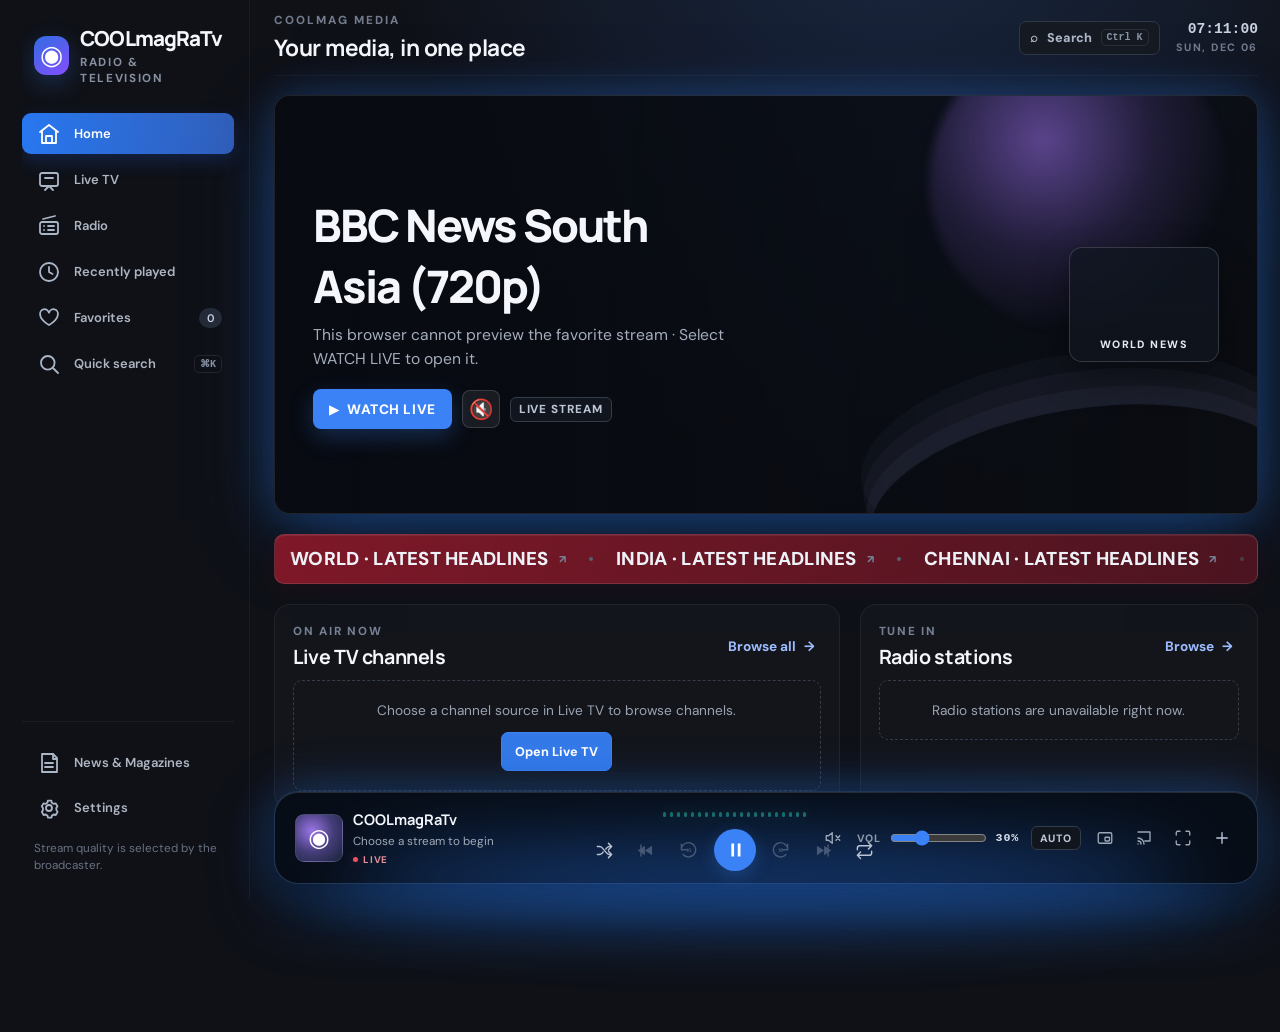
==== docs/index.html @ ddede381 "Publish media center updates from Windows" ====
<!doctype html>
<html lang="en">
<head>
  <meta charset="utf-8">
  <meta name="viewport" content="width=device-width, initial-scale=1">
  <meta name="theme-color" content="#0f1117">
  <meta name="description" content="COOLmagRaTv — internet radio and live television in one simple media center.">
  <title>COOLmagRaTv · Internet Radio & Live TV</title>
  <link rel="preconnect" href="https://de1.api.radio-browser.info">
  <link rel="stylesheet" href="style.css?v=4.1.0">
  <script defer src="https://cdn.jsdelivr.net/npm/@supabase/supabase-js@2"></script>
  <script defer src="https://cdn.jsdelivr.net/npm/hls.js@1.5.18/dist/hls.min.js"></script>
  <script defer src="app.js?v=4.1.4"></script>
</head>
<body>
  <div class="app-shell">
    <aside class="sidebar" id="sidebar">
      <a class="brand" href="#home" data-home-link aria-label="COOLmagRaTv home">
        <span class="brand-mark" aria-hidden="true">◉</span>
        <span><b>COOLmagRaTv</b><small>RADIO & TELEVISION</small></span>
      </a>
      <nav class="side-nav" aria-label="Main menu">
        <button class="side-link active" data-view="home"><span class="nav-icon" aria-hidden="true"><svg viewBox="0 0 24 24"><path d="m3 10 9-7 9 7"/><path d="M5 9v12h14V9M9 21v-7h6v7"/></svg></span>Home</button>
        <button class="side-link" data-view="tv"><span class="nav-icon" aria-hidden="true"><svg viewBox="0 0 24 24"><rect x="3" y="5" width="18" height="13" rx="2"/><path d="m8 22 4-4 4 4M8 10h8"/></svg></span>Live TV</button>
        <button class="side-link" data-view="radio"><span class="nav-icon" aria-hidden="true"><svg viewBox="0 0 24 24"><rect x="3" y="8" width="18" height="12" rx="2"/><path d="m6 5 12-3M7 12h.01M7 16h.01m4-4h6m-6 4h6"/></svg></span>Radio</button>
        <button class="side-link" data-view="recent"><span class="nav-icon" aria-hidden="true"><svg viewBox="0 0 24 24"><circle cx="12" cy="12" r="9"/><path d="M12 7v5l3.5 2"/></svg></span>Recently played</button>
        <button class="side-link" data-view="favorites"><span class="nav-icon" aria-hidden="true"><svg viewBox="0 0 24 24"><path d="M20.8 8.8c0 5.2-8.8 10.2-8.8 10.2S3.2 14 3.2 8.8A4.3 4.3 0 0 1 12 6.7a4.3 4.3 0 0 1 8.8 2.1Z"/></svg></span>Favorites <i id="sidebar-favorite-count">0</i></button>
        <button class="side-link command-shortcut" id="command-open-side"><span class="nav-icon" aria-hidden="true"><svg viewBox="0 0 24 24"><circle cx="10.8" cy="10.8" r="6.8"/><path d="m16 16 5 5"/></svg></span>Quick search <kbd>⌘K</kbd></button>
      </nav>
      <div class="sidebar-bottom">
        <button class="side-link" data-view="news"><span class="nav-icon" aria-hidden="true"><svg viewBox="0 0 24 24"><path d="M5 3h11l4 4v14H5z"/><path d="M16 3v5h4M8 12h8M8 16h8"/></svg></span>News & Magazines</button>
        <button class="side-link" id="settings-button"><span class="nav-icon" aria-hidden="true"><svg viewBox="0 0 24 24"><circle cx="12" cy="12" r="3"/><path d="m19.4 15 .1.1 1.1 1.8-1.8 3.1-2.1-.5a8 8 0 0 1-1.8 1.1l-.4 2.1h-3.6l-.4-2.1a8 8 0 0 1-1.8-1.1l-2.1.5-1.8-3.1L6 15a8 8 0 0 1 0-2l-1.3-1.5 1.8-3.1 2.1.5a8 8 0 0 1 1.8-1.1l.4-2.1h3.6l.4 2.1a8 8 0 0 1 1.8 1.1l2.1-.5 1.8 3.1-1.3 1.5a8 8 0 0 1 .2 2Z" transform="translate(0 -1)"/></svg></span>Settings</button>
        <small>Stream quality is selected by the broadcaster.</small>
      </div>
    </aside>

    <header class="topbar">
      <button class="menu-button" id="menu-button" aria-label="Open navigation">☰</button>
      <div class="page-heading"><span class="eyebrow">COOLMAG MEDIA</span><h1 id="section-title"><span id="section-icon" class="section-title-icon" aria-hidden="true"></span><span id="section-title-text">Your media, in one place</span></h1></div>
      <div class="topbar-right"><button class="landscape-button" id="landscape-button" aria-label="Enter landscape fullscreen" title="Landscape view">⛶</button><button class="command-open button ghost" id="command-open-top" aria-label="Open quick search">⌕ <span>Search</span><kbd>Ctrl K</kbd></button><div class="header-clock"><span id="local-time">--:--</span><small id="local-date">LOCAL TIME</small></div></div>
    </header>

    <main id="main-content">
      <section class="view-panel active" id="home-view" aria-label="Home dashboard">
        <div class="home-bento">
          <article class="hero-card bento-hero">
            <div class="hero-backdrop" aria-hidden="true"><div class="hero-orb"></div><div class="hero-lines"></div></div>
            <video class="hero-tv-video" id="home-tv-preview" autoplay muted playsinline aria-label="Favorite TV live preview"></video>
            <div class="hero-copy"><h2 id="hero-title">Your TV favorite</h2><p id="hero-subtitle">Live preview from your saved TV favorites.</p><div class="hero-actions"><button class="watch-button" id="hero-watch">▶ &nbsp;WATCH LIVE</button><button class="preview-sound-button" id="home-preview-sound" aria-label="Unmute TV preview" title="Unmute preview">🔇</button><span class="quality-badge" id="hero-quality">LIVE STREAM</span></div></div>
            <div class="hero-preview" id="hero-preview"><strong class="hero-station-mark">TV</strong></div>
          </article>

          <article class="micro-tile bento-weather"><span class="eyebrow">LOCAL WEATHER</span><div><b id="home-weather-place">India</b><strong id="home-weather-temperature">--°</strong></div><small id="home-weather-summary">Weather follows your selected radio country.</small></article>
          <section class="home-news-tickers" aria-label="Mixed breaking news from around the world, India, and major cities">
            <div class="home-ticker-row ticker-breaking"><div class="ticker-viewport"><div class="ticker-track" id="ticker-mixed"><span class="ticker-loading">Loading mixed news headlines…</span></div></div></div>
          </section>
          <article class="micro-tile bento-live" aria-label="Current live users" hidden><strong id="live-user-count" aria-live="polite"></strong></article>

          <section class="dashboard-section bento-tv">
            <div class="section-heading"><div><span class="eyebrow">ON AIR NOW</span><h2>Live TV channels</h2></div><button class="text-button" data-view="tv">Browse all <span>→</span></button></div>
            <div class="home-tv-grid" id="home-tv-grid"><div class="empty-state">Choose a channel source in Live TV to browse channels.<button class="button primary" data-home-playlists>Open Live TV</button></div></div>
          </section>

          <section class="dashboard-section bento-radio">
            <div class="section-heading"><div><span class="eyebrow">TUNE IN</span><h2>Radio stations</h2></div><button class="text-button" data-view="radio">Browse <span>→</span></button></div>
            <div class="home-tv-grid home-radio-grid" id="home-radio-grid"><div class="empty-state">Finding radio stations…</div></div>
          </section>
        </div>
      </section>

      <section class="view-panel" id="radio-view" aria-label="World Radio">
        <div class="view-toolbar">
          <label class="searchbox"><span>⌕</span><input id="radio-search" type="search" placeholder="Search stations, music, or language…" autocomplete="off"></label>
          <label class="select-wrap"><span>COUNTRY</span><select id="country-select"><option value="IN">India</option></select></label>
          <button class="button primary" id="radio-search-button">Search</button>
          <button class="button ghost" id="radio-top-picks-button" type="button">★ Top picks</button>
          <button class="button ghost" id="radio-favorites-button">♡ Favorites <span class="count-pill" id="radio-favorite-count">0</span></button>
        </div>
        <div class="radio-genre-filters" role="group" aria-label="Filter radio stations by genre"><span>GENRE</span><button type="button" class="active" data-radio-genre="all" aria-pressed="true">All</button><button type="button" data-radio-genre="music" aria-pressed="false">Music</button><button type="button" data-radio-genre="news" aria-pressed="false">News</button><button type="button" data-radio-genre="talks" aria-pressed="false">Talks</button><button type="button" data-radio-genre="others" aria-pressed="false">Others</button></div>
        <div class="radio-overview">
          <article class="origin-card"><span class="eyebrow">STATION ORIGIN</span><b id="origin-country">India</b><small id="origin-code">IN · COUNTRY OF ORIGIN</small></article>
          <article class="weather-card"><span class="eyebrow">LOCAL CONDITIONS · <b id="weather-place">India</b></span><div><strong id="weather-temperature">--°</strong><span id="weather-symbol">☁</span></div><p id="weather-summary">Weather loads when a country is selected.</p><small>WIND <b id="weather-wind">--</b> · HUMIDITY <b id="weather-humidity">--</b></small></article>
        </div>
        <section class="dashboard-section"><div class="section-heading"><div><span class="eyebrow">DISCOVER</span><h2 id="station-list-title">Popular in India</h2></div><div class="section-actions"><label class="select-wrap sort-wrap"><span>SORT</span><select id="radio-sort-select"><option value="name">A–Z</option><option value="genre">Genre / category</option></select></label><span class="muted" id="radio-status">Loading stations…</span><button class="button small ghost" id="load-more-radio">Refresh</button></div></div><div class="station-grid" id="radio-stations" aria-live="polite"></div></section>
      </section>

      <section class="view-panel" id="tv-view" aria-label="Live TV">
        <div class="view-toolbar"><label class="select-wrap"><span>COUNTRY</span><select id="tv-country-select"><option value="all">All countries</option><option value="IN">India</option></select></label><label class="select-wrap sort-wrap"><span>SORT</span><select id="tv-sort-select"><option value="name">A–Z</option><option value="genre">Genre / category</option></select></label><button class="button primary" id="load-tv">Load channels</button><button class="button ghost" id="tv-top-picks-button" type="button">★ Top picks</button><button class="button ghost" id="tv-favorites-button">♡ Favorites <span class="count-pill" id="tv-favorite-count">0</span></button></div>
        <div class="orientation-hint">For the best TV view, turn your phone sideways.</div>
        <div class="tv-layout">
        <article class="video-card"><div class="video-stage" id="video-stage"><div class="video-placeholder"><span class="play-orb">▶</span><b>Choose a channel</b><strong class="tv-scroll-hint">SCROLL DOWN TO SELECT</strong><small>Compatible live streams play here.</small></div><video id="tv-player" controls playsinline></video><div class="video-inline-controls"><button id="cinema-toggle" aria-label="Toggle cinema mode" aria-pressed="false" title="Cinema mode">◉</button><button id="video-fullscreen" aria-label="Full screen TV" title="Full screen">⛶</button></div><header class="video-fullscreen-header"><strong id="fullscreen-tv-name">Live TV</strong><small id="fullscreen-next-favorite">No saved TV favorites</small></header><div class="video-fullscreen-bottom" aria-hidden="true"></div><div class="video-fullscreen-controls" role="group" aria-label="Full-screen TV controls"><button id="tv-full-home" aria-label="Go to Home" title="Home">HOME</button><button id="tv-full-previous" aria-label="Previous favorite channel" title="Previous favorite">⏮</button><button id="tv-full-toggle" class="fullscreen-play" aria-label="Play TV" title="Play / pause">▶</button><button id="tv-full-next" aria-label="Next favorite channel" title="Next favorite">⏭</button></div></div><div class="video-meta"><div class="tv-playing-title"><span class="eyebrow">NOW PLAYING</span><h2 id="tv-now-playing">No channel selected</h2></div><button class="star-button" id="tv-current-favorite" title="Add to favorites" aria-label="Add current channel to favorites">♡</button></div><p class="stream-note" id="tv-note">Streams are provided by their broadcasters.</p></article>
          <aside class="channel-card"><div class="section-heading"><div><span class="eyebrow" id="tv-list-eyebrow">YOUR TV FAVORITES</span><h2 id="tv-list-title">Live TV</h2></div><span class="count-pill" id="tv-channel-count">0</span></div><div class="channel-list" id="tv-channels"><div class="empty-state">Your saved TV channels will appear here.</div></div></aside>
        </div>
      </section>

      <section class="view-panel" id="favorites-view" aria-label="Favorites"><div class="page-intro"><span class="eyebrow">YOUR LIBRARY</span><h2>Favorites</h2><p>Your saved radio stations and TV channels.</p></div><div class="favorites-mode-tabs" role="tablist" aria-label="Favorite type"><button class="favorites-mode-tab" id="favorites-radio-tab" type="button" role="tab" data-favorites-mode="radio" aria-selected="false"><svg viewBox="0 0 24 24" aria-hidden="true"><rect x="3" y="8" width="18" height="12" rx="2"/><path d="m6 5 12-3M7 12h.01M7 16h.01m4-4h6"/></svg><span>RADIO</span><b id="favorites-radio-count">0</b></button><button class="favorites-mode-tab active" id="favorites-tv-tab" type="button" role="tab" data-favorites-mode="tv" aria-selected="true"><svg viewBox="0 0 24 24" aria-hidden="true"><rect x="3" y="6" width="18" height="14" rx="2"/><path d="m8 3 4 3 4-3M8 11h8"/></svg><span>LIVE TV</span><b id="favorites-tv-count">0</b></button></div><section class="dashboard-section favorite-list-panel" id="favorite-radio-panel" hidden><div class="station-grid" id="favorite-radio-grid"></div></section><section class="dashboard-section favorite-list-panel" id="favorite-tv-panel"><div class="favorite-tv-grid" id="favorite-tv-grid"></div></section></section>

      <section class="view-panel" id="recent-view" aria-label="Recently played"><div class="page-intro"><span class="eyebrow">YOUR HISTORY</span><h2>Recently played</h2><p>Pick up where you left off with recent radio stations and TV channels.</p></div><section class="dashboard-section"><div class="section-heading"><h2>Radio</h2></div><div class="favorite-tv-grid recent-grid" id="recent-radio-grid"></div></section><section class="dashboard-section"><div class="section-heading"><h2>Live TV</h2></div><div class="favorite-tv-grid recent-grid" id="recent-tv-grid"></div></section></section>

      <section class="view-panel" id="news-view" aria-label="News and magazines"><div class="page-intro"><span class="eyebrow">READ FROM THE SOURCE</span><h2>News & Magazines</h2><p>Browse publishers and the live news feed here.</p></div><div class="news-grid" id="news-grid"></div><section class="dashboard-section rssapp-wall-section" aria-labelledby="rssapp-wall-heading"><div class="section-heading"><div><span class="eyebrow">LIVE FEED</span><h2 id="rssapp-wall-heading">Latest Stories</h2></div><span class="muted">Updated by RSS.app</span></div><div class="rssapp-wall-frame"><rssapp-wall id="tJtPsJj9sESyFdng"></rssapp-wall></div></section><section class="dashboard-section rssapp-wall-section" aria-labelledby="rssapp-wall-second-heading"><div class="section-heading"><div><span class="eyebrow">MORE NEWS</span><h2 id="rssapp-wall-second-heading">More Stories</h2></div><span class="muted">Updated by RSS.app</span></div><div class="rssapp-wall-frame"><rssapp-wall id="ttw6WHwzfMYCu0Uc"></rssapp-wall></div></section><section class="dashboard-section rssapp-wall-section" aria-labelledby="rssapp-wall-third-heading"><div class="section-heading"><div><span class="eyebrow">AI NEWS</span><h2 id="rssapp-wall-third-heading">Artificial Intelligence News Update</h2></div><span class="muted">Updated by RSS.app</span></div><div class="rssapp-wall-frame"><rssapp-wall id="t0OrMNGL6fhxthLN"></rssapp-wall></div></section></section>
    </main>

    <div class="command-overlay" id="command-overlay" hidden>
      <section class="command-dialog" role="dialog" aria-modal="true" aria-labelledby="command-heading">
        <h2 id="command-heading">Quick search</h2>
        <label class="command-search"><span aria-hidden="true">⌕</span><input id="command-input" type="search" placeholder="Search radio, TV, favorites…" autocomplete="off"><kbd>ESC</kbd></label>
        <div class="command-results" id="command-results" role="listbox" aria-label="Search results"></div>
        <footer><span>↑ ↓ to move</span><span>↵ to play or open</span><span>CTRL K to search</span></footer>
      </section>
    </div>

    <div class="settings-overlay" id="settings-overlay" hidden>
      <section class="settings-dialog" role="dialog" aria-modal="true" aria-labelledby="settings-heading">
        <header class="settings-header"><div><span class="eyebrow">PERSONALIZE</span><h2 id="settings-heading">Settings</h2></div><button class="settings-close" id="settings-close" aria-label="Close settings">×</button></header>
        <section class="settings-section"><h3>Appearance</h3><div class="settings-themes" role="group" aria-label="Color mode"><button class="theme-choice" data-theme-choice="light">☼ <span>Light</span></button><button class="theme-choice active" data-theme-choice="night">◐ <span>Night</span></button><button class="theme-choice" data-theme-choice="epaper">▤ <span>E-paper</span></button></div></section>
        <section class="settings-section"><h3>Display & sound</h3>
          <div class="settings-row"><div><b>Weather</b><small>Show weather cards</small></div><button class="settings-switch" id="settings-weather" role="switch" aria-checked="false" aria-label="Show weather"></button></div>
          <div class="settings-row"><div><b>Local time</b><small>Show the clock in the top bar</small></div><button class="settings-switch" id="settings-time" role="switch" aria-checked="false" aria-label="Show local time"></button></div>
          <div class="settings-row"><div><b>Volume</b><small>Allow radio and TV audio</small></div><button class="settings-switch active" id="settings-volume" role="switch" aria-checked="true" aria-label="Enable audio"></button></div>
        </section>
        <section class="settings-section update-section"><h3>Application</h3><div class="update-row"><div><b>App updates</b><small id="update-status" role="status" aria-live="polite">Check the latest version on this site.</small></div><button class="update-button" id="check-updates" type="button">Check for updates</button></div><div class="update-row admin-entry-row"><div><b>Shared favorites</b><small>Manage radio stations and TV channels shown to everyone.</small></div><button class="update-button" id="admin-open" type="button">Admin</button></div></section>
        <p class="settings-note">Weather and local time start off; audio starts on at 30% volume.</p>
      </section>
    </div>

    <div class="admin-overlay" id="admin-overlay" hidden>
      <section class="admin-dialog" role="dialog" aria-modal="true" aria-labelledby="admin-heading">
        <header class="settings-header"><div><span class="eyebrow">ADMIN · GITHUB ACCESS</span><h2 id="admin-heading">Shared favorites</h2></div><button class="settings-close" id="admin-close" aria-label="Close admin panel">×</button></header>
        <p class="admin-intro">Changes here update the shared favorites for all users. Your GitHub token stays in this browser tab and is never saved.</p>
        <div class="admin-connect-row"><label class="admin-field"><span>GitHub fine-grained token</span><input id="admin-token" type="password" autocomplete="off" placeholder="Paste a token with RADIOtv Contents read/write access"></label><button class="button primary" id="admin-connect" type="button">Connect</button></div>
        <p class="admin-status" id="admin-status" role="status" aria-live="polite">Connect to GitHub to load the shared list.</p>
        <div class="admin-workspace" id="admin-workspace" hidden>
          <div class="admin-media-tabs" role="tablist" aria-label="Favorite type"><button class="button ghost active" id="admin-tv-tab" type="button" role="tab" aria-selected="true">TV channels</button><button class="button ghost" id="admin-radio-tab" type="button" role="tab" aria-selected="false">Radio stations</button></div>
          <div class="admin-import-row"><div><b>Already saved favorites in this browser?</b><small id="admin-import-help">Imports TV favorites from this exact site address. Localhost and the hosted site have separate lists.</small></div><button class="button ghost" id="admin-import-local" type="button">Import browser favorites</button></div>
          <div class="admin-import-row"><div><b>Bring a station or channel list into the browser</b><small id="admin-json-import-help">Choose the matching JSON file. New items are added and missing logos are filled; existing stream URLs are preserved.</small></div><input id="admin-json-file" type="file" accept=".json,application/json" hidden><button class="button ghost" id="admin-import-json" type="button">Import JSON file</button></div>
          <section class="admin-add-card"><h3 id="admin-add-heading">Add a shared channel</h3><div class="admin-form-grid"><label class="admin-field"><span id="admin-name-label">Channel name</span><input id="admin-channel-name" type="text" placeholder="Adventure Earth"></label><label class="admin-field"><span>Stream URL</span><input id="admin-channel-url" type="url" placeholder="https://…m3u8"></label><label class="admin-field"><span id="admin-group-label">Category</span><input id="admin-channel-group" type="text" placeholder="Documentary"></label><label class="admin-field"><span id="admin-logo-label">Logo URL (optional)</span><input id="admin-channel-logo" type="url" placeholder="https://…"></label></div><button class="button ghost" id="admin-add-channel" type="button">＋ Add channel</button></section>
          <div class="admin-list-heading"><h3 id="admin-list-title">Shared channels</h3><span id="admin-count">0</span></div>
          <label class="admin-field admin-list-search"><span>Find a station or channel by name, tag, country, or URL</span><input id="admin-list-search" type="search" placeholder="Search the complete shared list…" autocomplete="off"></label>
          <div class="admin-favorite-list" id="admin-favorite-list"></div>
          <footer class="admin-actions"><button class="button ghost" id="admin-disconnect" type="button">Disconnect</button><button class="button primary" id="admin-save" type="button">Publish shared list</button></footer>
        </div>
      </section>
    </div>

    <footer class="player-bar">
      <div class="playing-info"><div class="album-art"><span>◉</span></div><div class="playing-copy"><b id="playing-title">COOLmagRaTv</b><small id="playing-subtitle">Choose a stream to begin</small><span class="buffer-label"><i></i> LIVE</span></div></div>
      <div class="player-center"><div class="visualizer" id="audio-visualizer" aria-hidden="true"><i></i><i></i><i></i><i></i><i></i><i></i><i></i><i></i><i></i><i></i><i></i><i></i><i></i><i></i><i></i><i></i><i></i><i></i><i></i><i></i><i></i></div><div class="player-controls" aria-label="Playback controls"><button class="control-button toggle-control" id="shuffle-toggle" data-player-icon="shuffle" aria-label="Shuffle favorites off" title="Shuffle favorites" aria-pressed="false"></button><button class="control-button transport-button" id="previous-favorite" data-player-icon="previous" aria-label="Previous favorite" title="Previous favorite" disabled></button><button class="control-button transport-button seek-button" id="seek-back" data-player-icon="rewind" aria-label="Rewind 10 seconds" title="Rewind 10 seconds" disabled></button><button class="control-button play-control" id="play-pause" data-player-icon="play" aria-label="Play or pause" title="Play or pause"></button><button class="control-button transport-button seek-button" id="seek-forward" data-player-icon="forward" aria-label="Forward 10 seconds" title="Forward 10 seconds" disabled></button><button class="control-button transport-button" id="next-favorite" data-player-icon="next" aria-label="Next favorite" title="Next favorite" disabled></button><button class="control-button toggle-control" id="repeat-toggle" data-player-icon="repeat" aria-label="Repeat off" title="Repeat current stream" aria-pressed="false"></button></div></div>
      <div class="player-tools"><button class="dock-icon dock-mute" id="dock-mute" data-player-icon="volume" aria-label="Mute audio" aria-pressed="false" title="Mute audio"></button><label class="volume-control" aria-label="Volume"><span>VOL</span><input id="volume" type="range" min="0" max="1" value="0.3" step="0.01"><b id="volume-label">30%</b></label><span class="quality-badge dock-quality" id="dock-quality">AUTO</span><button class="dock-icon" id="pip-toggle" data-player-icon="pip" aria-label="Picture in picture" title="Picture in picture"></button><button class="dock-icon" id="cast-toggle" data-player-icon="cast" aria-label="Cast" title="Cast"></button><button class="dock-icon" id="tv-fullscreen" data-player-icon="fullscreen" aria-label="Full screen TV" title="Full screen TV"></button><button class="dock-icon add-stream-button" id="add-stream" data-player-icon="add" aria-label="Add stream URL" title="Add stream URL"></button></div>
      <audio id="radio-player" preload="none"></audio>
    </footer>
    <div class="toast" id="toast" role="status" aria-live="polite"></div>
  </div>
  <script src="https://widget.rss.app/v1/wall.js" type="text/javascript" async></script>
</body>
</html>
---- docs/style.css ----
@import url('https://fonts.googleapis.com/css2?family=DM+Sans:wght@400;500;600;700&family=Manrope:wght@500;600;700;800&display=swap');
:root{color-scheme:dark;--bg:#0f1117;--panel:#171a22;--panel2:#1d222d;--panel3:#252b37;--line:#2b303b;--text:#f4f6fb;--muted:#9299a8;--blue:#3b82f6;--blue2:#2563eb;--red:#f05262;--green:#42d392;--gold:#f3c96b;--purple:#9b78ff;--shadow:0 16px 40px #0005}
*{box-sizing:border-box}html{min-height:100%;background:var(--bg)}body{margin:0;min-height:100vh;background:radial-gradient(ellipse at 70% -25%,#1b2b49 0,transparent 42%),var(--bg);color:var(--text);font-family:'DM Sans',system-ui,sans-serif}button,input,select{font:inherit}button{color:inherit}.app-shell{max-width:1900px;min-height:100vh;margin:auto;display:grid;grid-template-columns:228px minmax(0,1fr);grid-template-rows:76px minmax(0,1fr);padding:0 22px 132px;column-gap:24px}
.sidebar{grid-column:1;grid-row:1/3;position:sticky;top:0;height:100vh;min-height:600px;display:flex;flex-direction:column;padding:24px 15px 18px 0;border-right:1px solid #ffffff0b;overflow-y:auto}.brand{display:flex;align-items:center;gap:11px;padding:0 12px 27px;color:var(--text);text-decoration:none}.brand-mark{width:39px;height:39px;display:grid;place-items:center;border-radius:12px;background:linear-gradient(145deg,#316de0,#844eff);color:white;font-size:calc(24px + 2pt);box-shadow:0 8px 25px #3b82f644}.brand b{display:block;font:800 calc(18px + 2pt) Manrope,sans-serif;letter-spacing:-.04em}.brand small{display:block;margin-top:2px;color:#8790a0;font-size:calc(9px + 2pt);font-weight:700;letter-spacing:.14em}.side-nav{display:grid;gap:5px}.side-link{width:100%;min-height:43px;display:flex;align-items:center;gap:12px;padding:0 12px;border:0;border-radius:9px;background:transparent;color:#aeb5c2;text-align:left;font-size:calc(13px + 2pt);font-weight:600;cursor:pointer;transition:.16s}.side-link span{width:20px;text-align:center;color:#8b94a5;font-size:calc(17px + 2pt)}.side-link i{margin-left:auto;min-width:23px;padding:3px 6px;border-radius:20px;background:#252b37;color:#cbd3e2;text-align:center;font-size:calc(10px + 2pt);font-style:normal}.side-link:hover{background:#1b202b;color:white}.side-link.active{background:linear-gradient(95deg,#2877f0,#315fba);color:#fff;box-shadow:0 7px 18px #2563eb38}.side-link.active span{color:white}.sidebar-filters{margin:27px 4px 0;padding-top:18px;border-top:1px solid #ffffff0c}.sidebar-label{display:block;margin:0 8px 10px;color:#777f8f;font-size:calc(9px + 2pt);font-weight:800;letter-spacing:.16em}.region-label{margin-top:21px}.chip-row{display:flex;flex-wrap:wrap;gap:6px;padding:0 5px}.filter-chip{min-height:29px;padding:0 10px;border:1px solid #2b303b;border-radius:18px;background:#191d25;color:#aeb6c4;font-size:calc(10px + 2pt);font-weight:700;cursor:pointer}.filter-chip:hover,.filter-chip.active{border-color:#467fe0;background:#263e68;color:#eaf2ff}.sidebar-bottom{display:grid;gap:4px;margin-top:auto;padding-top:20px;border-top:1px solid #ffffff0c}.sidebar-bottom>small{padding:8px 12px;color:#697180;font-size:calc(9px + 2pt);line-height:1.45}
.topbar{grid-column:2;grid-row:1;display:flex;align-items:center;justify-content:space-between;gap:16px;border-bottom:1px solid #ffffff0b}.menu-button{display:none}.page-heading .eyebrow{display:block;margin-bottom:4px;color:#727c8d;font-size:calc(9px + 2pt);font-weight:800;letter-spacing:.17em}.page-heading h1{margin:0;font:700 calc(20px + 2pt) Manrope,sans-serif;letter-spacing:-.025em}.page-heading h1.has-page-icon{display:flex;align-items:center;gap:10px}.section-title-icon{width:27px;height:27px;display:none;flex:none}.section-title-icon svg{width:100%;height:100%;fill:none;stroke:currentColor;stroke-width:1.8;stroke-linecap:round;stroke-linejoin:round}.section-title-icon.radio-page-icon,.section-title-icon.tv-page-icon{display:block}.section-title-icon.radio-page-icon{color:#18d889;filter:drop-shadow(0 0 8px #00e67655)}.section-title-icon.tv-page-icon{color:#62a5ff;filter:drop-shadow(0 0 8px #3b82f655)}.topbar-right{display:flex;align-items:center;gap:16px}.header-clock{text-align:right;color:#cad2e1;font:600 calc(12px + 2pt) ui-monospace,Consolas,monospace}.header-clock small{display:block;margin-top:3px;color:#727c8d;font:700 calc(8px + 2pt) 'DM Sans',sans-serif;letter-spacing:.14em}.online-pill,.live-label{display:inline-flex;align-items:center;gap:7px;padding:7px 10px;border:1px solid #2d3945;border-radius:20px;background:#151a21;color:#aeb8c7;font-size:calc(9px + 2pt);font-weight:800;letter-spacing:.1em}.online-pill i,.live-label i,.buffer-label i{width:7px;height:7px;border-radius:50%;background:var(--red);box-shadow:0 0 12px #f0526277}
main{grid-column:2;grid-row:2;min-width:0;overflow:visible;padding-top:19px}.view-panel{display:none;min-width:0}.view-panel.active{display:block}.dashboard-grid{display:grid;grid-template-columns:minmax(0,1.55fr) minmax(310px,.88fr);gap:18px;align-items:start}.dashboard-main,.dashboard-radio{min-width:0}.hero-card{position:relative;min-height:250px;display:grid;grid-template-columns:minmax(0,1fr) 210px;align-items:center;overflow:hidden;padding:25px 27px;border:1px solid #293347;border-radius:15px;background:linear-gradient(115deg,#182333,#151821 58%,#1a1b28);box-shadow:var(--shadow)}.hero-backdrop{position:absolute;inset:0;overflow:hidden;pointer-events:none;background:radial-gradient(ellipse at 84% 56%,#4057a233,transparent 34%),linear-gradient(115deg,transparent 40%,#30204b55 100%)}.hero-orb{position:absolute;width:300px;height:300px;right:28px;top:-64px;border-radius:50%;background:radial-gradient(circle at 38% 36%,#a879ff80,#503c8250 42%,#16192200 72%);filter:blur(4px)}.hero-lines{position:absolute;right:-40px;bottom:-85px;width:430px;height:190px;border:1px solid #a4b9ff1c;border-radius:50%;box-shadow:0 -18px 0 #a4b9ff0a,0 -36px 0 #a4b9ff0a,0 -54px 0 #a4b9ff08;transform:rotate(-9deg)}.hero-copy{position:relative;z-index:1;max-width:500px}.live-label{padding:6px 9px;background:#381d27;border-color:#66313a;color:#ffd8dc}.hero-card h2{margin:15px 0 7px;font:800 calc(clamp(25px,2.6vw,38px) + 2pt) Manrope,sans-serif;letter-spacing:-.045em}.hero-card p{max-width:450px;margin:0;color:#a5adbc;font-size:calc(13px + 2pt);line-height:1.5}.hero-actions{display:flex;align-items:center;gap:10px;margin-top:19px}.watch-button{height:40px;padding:0 16px;border:0;border-radius:8px;background:var(--blue);color:#fff;font-size:calc(11px + 2pt);font-weight:800;letter-spacing:.04em;box-shadow:0 8px 22px #3b82f644;cursor:pointer}.watch-button:hover{background:#5794ff}.quality-badge{display:inline-flex;align-items:center;min-height:25px;padding:0 8px;border:1px solid #343b49;border-radius:6px;background:#11151d;color:#bbc5d6;font-size:calc(9px + 2pt);font-weight:800;letter-spacing:.08em}.hero-preview{position:relative;z-index:1;width:180px;height:142px;justify-self:end;display:grid;place-items:center;overflow:hidden;border:1px solid #ffffff20;border-radius:13px;background:radial-gradient(ellipse at 50% 40%,#625090,#24253b 60%,#171b23);box-shadow:0 14px 34px #0006}.hero-preview:after{position:absolute;inset:0;content:"";background:linear-gradient(180deg,transparent 45%,#10131bd9)}.hero-preview img{max-width:68%;max-height:70%;object-fit:contain;filter:drop-shadow(0 9px 17px #0008)}.hero-preview>span{position:absolute;z-index:1;bottom:12px;color:#e4e9f2;font-size:calc(8px + 2pt);font-weight:800;letter-spacing:.14em}
.dashboard-section{margin-top:20px}.section-heading{min-height:38px;display:flex;align-items:center;justify-content:space-between;gap:12px;margin-bottom:10px}.section-heading h2,.page-intro h2{margin:4px 0 0;font:700 calc(17px + 2pt) Manrope,sans-serif;letter-spacing:-.02em}.eyebrow{display:block;color:#778193;font-size:calc(9px + 2pt);font-weight:800;letter-spacing:.15em}.text-button{border:0;background:transparent;color:#9cbcff;font-size:calc(11px + 2pt);font-weight:700;cursor:pointer}.text-button span{margin-left:5px}.home-tv-grid{display:grid;grid-template-columns:repeat(3,minmax(0,1fr));gap:10px}.home-channel{position:relative;min-width:0;padding:8px 8px 10px;border:1px solid #272d38;border-radius:11px;background:linear-gradient(145deg,#191e28,#151922);cursor:pointer;transition:.16s}.home-channel:hover{border-color:#456ab1;transform:translateY(-2px)}.channel-art{position:relative;height:94px;display:grid;place-items:center;overflow:hidden;border-radius:7px;background:linear-gradient(140deg,#283955,#28233a 52%,#252a37)}.channel-art:after{position:absolute;inset:0;content:"";background:linear-gradient(180deg,#0000 50%,#05070c99)}.channel-art img{max-width:80%;max-height:72%;object-fit:contain}.channel-art>span{color:#b2c7ff;font-size:calc(28px + 2pt)}.channel-art i{position:absolute;z-index:1;top:7px;right:7px;padding:4px 6px;border-radius:4px;background:#e5485b;color:white;font-size:calc(8px + 2pt);font-style:normal;font-weight:900;letter-spacing:.06em}.home-channel>b{display:block;margin:8px 30px 3px 2px;overflow:hidden;color:#e9edf5;font-size:calc(11px + 2pt);white-space:nowrap;text-overflow:ellipsis}.home-channel>small{display:block;margin-left:2px;color:#8490a2;font-size:calc(9px + 2pt);white-space:nowrap;overflow:hidden;text-overflow:ellipsis}.tile-star{position:absolute;z-index:2;top:13px;right:13px;width:27px;height:27px;display:grid;place-items:center;border:1px solid #ffffff14;border-radius:50%;background:#090d18b8;color:#d5dce7;font-size:calc(15px + 2pt);cursor:pointer}.tile-star.is-favorite{color:#ffcf65}.home-channel .tile-star{top:14px;right:14px}
.radio-tile-grid{display:grid;grid-template-columns:repeat(3,minmax(0,1fr));gap:9px}.radio-tile{position:relative;min-width:0;min-height:112px;display:flex;flex-direction:column;justify-content:flex-end;overflow:hidden;padding:10px;border:1px solid #ffffff12;border-radius:10px;background:linear-gradient(145deg,#384366,#24213c 78%);cursor:pointer;transition:.16s}.radio-tile:hover{transform:translateY(-2px);border-color:#7e86cb}.radio-tile:before{position:absolute;content:"";width:90px;height:90px;right:-26px;top:-35px;border-radius:50%;background:#ffffff18;filter:blur(12px)}.tile-tone-1{background:linear-gradient(145deg,#4b2458,#252037)}.tile-tone-2{background:linear-gradient(145deg,#175b70,#1c273a)}.tile-tone-3{background:linear-gradient(145deg,#60404b,#292333)}.tile-tone-4{background:linear-gradient(145deg,#174e49,#1b2934)}.tile-tone-5{background:linear-gradient(145deg,#4c3b22,#272434)}.tile-tone-6{background:linear-gradient(145deg,#283f75,#24233c)}.tile-tone-7{background:linear-gradient(145deg,#51385c,#242333)}.tile-tone-8{background:linear-gradient(145deg,#23534f,#202d36)}.radio-tile>b{position:relative;z-index:1;display:-webkit-box;overflow:hidden;-webkit-box-orient:vertical;-webkit-line-clamp:2;font-size:calc(10px + 2pt);line-height:1.25}.radio-tile>small{position:relative;z-index:1;margin-top:4px;color:#c0c4d1;font-size:calc(8px + 2pt);white-space:nowrap;overflow:hidden;text-overflow:ellipsis}.tile-wave{position:absolute;top:12px;left:12px;color:#ffffffbb;font-size:calc(18px + 2pt)}.tile-initials{position:absolute;right:8px;top:9px;color:#ffffffa0;font:800 calc(18px + 2pt) Manrope,sans-serif}.tile-quality{position:absolute;top:10px;right:10px;padding:3px 5px;border-radius:4px;background:#090d18a6;color:#dce7ff;font-size:calc(7px + 2pt);font-weight:900}.radio-tile .tile-star{top:7px;right:7px;width:23px;height:23px;font-size:calc(13px + 2pt)}.dashboard-weather{display:grid;grid-template-columns:1fr auto;gap:2px 12px;margin-top:12px;padding:14px;border:1px solid #29303b;border-radius:10px;background:#151922}.dashboard-weather .eyebrow{font-size:calc(8px + 2pt)}.dashboard-weather>div>b{display:block;margin-top:4px;font-size:calc(12px + 2pt)}.dashboard-weather>span{grid-column:2;grid-row:1/3;align-self:center;color:#d5e2ff;font:700 calc(23px + 2pt) Manrope,sans-serif}.dashboard-weather>small{color:#8791a1;font-size:calc(9px + 2pt)}
.schedule-strip{display:grid;grid-template-columns:minmax(145px,.8fr) minmax(0,1.2fr) 24px minmax(0,1.1fr);align-items:center;gap:12px;margin-top:18px;padding:13px 15px;border:1px solid #292f3a;border-radius:11px;background:linear-gradient(95deg,#171c26,#151820)}.schedule-title h2{margin:5px 0 0;font:700 calc(14px + 2pt) Manrope,sans-serif}.schedule-item{min-width:0;display:flex;align-items:center;gap:9px}.schedule-art{width:40px;height:40px;flex:none;display:grid;place-items:center;border-radius:8px;background:linear-gradient(145deg,#704dc0,#293d69);color:white;font-size:calc(18px + 2pt)}.next-art{background:linear-gradient(145deg,#276180,#26374b)}.schedule-item div{min-width:0}.schedule-item small,.schedule-item b,.schedule-item span:not(.schedule-art){display:block;overflow:hidden;text-overflow:ellipsis;white-space:nowrap}.schedule-item small{color:#748093;font-size:calc(7px + 2pt);font-weight:900;letter-spacing:.1em}.schedule-item b{margin-top:4px;color:#e6eaf2;font-size:calc(10px + 2pt)}.schedule-item div>span{margin-top:3px;color:#818b9c;font-size:calc(8px + 2pt)}.schedule-arrow{color:#7287b2;text-align:center}
.view-toolbar{display:flex;align-items:center;gap:9px;margin-bottom:15px;padding:10px;border:1px solid #252c37;border-radius:10px;background:#151922}.searchbox{height:39px;min-width:150px;display:flex;align-items:center;gap:9px;flex:1;padding:0 11px;border:1px solid #2b303b;border-radius:7px;background:#10131a;color:#8590a0}.searchbox span{font-size:calc(20px + 2pt)}.searchbox input{width:100%;min-width:0;border:0;outline:0;background:transparent;color:var(--text);font-size:calc(12px + 2pt)}.searchbox input::placeholder{color:#707b8b}.select-wrap{height:39px;display:flex;align-items:center;gap:8px;padding:0 10px;border:1px solid #2b303b;border-radius:7px;background:#10131a}.select-wrap span{color:#7c8798;font-size:calc(8px + 2pt);font-weight:900;letter-spacing:.1em}.select-wrap select{max-width:210px;border:0;outline:0;background:transparent;color:#e5eaf2;font-size:calc(11px + 2pt)}.select-wrap option{background:#171a22}.button{min-height:39px;padding:0 13px;border:1px solid #303745;border-radius:7px;background:#222834;color:#d7deea;font-size:calc(10px + 2pt);font-weight:800;white-space:nowrap;cursor:pointer}.button:hover{background:#2a3342}.button.primary{border-color:#3b82f6;background:#3479e7;color:white}.button.primary:hover{background:#4b8fff}.button.ghost{background:#161a22}.button.small{min-height:31px;padding:0 10px;font-size:calc(9px + 2pt)}.count-pill{display:inline-flex;align-items:center;justify-content:center;min-width:20px;height:19px;padding:0 5px;border-radius:12px;background:#252c38;color:#bec8d8;font:700 calc(9px + 2pt) ui-monospace,monospace}.radio-overview{display:grid;grid-template-columns:minmax(0,1fr) minmax(0,1.4fr);gap:12px}.origin-card,.weather-card{min-height:130px;padding:17px;border:1px solid #292f3a;border-radius:11px;background:linear-gradient(145deg,#191e29,#151922)}.origin-card>b{display:block;margin:13px 0 5px;font:800 calc(25px + 2pt) Manrope,sans-serif}.origin-card>small{color:#8994a6;font-size:calc(9px + 2pt);font-weight:700;letter-spacing:.08em}.weather-card{background:radial-gradient(ellipse at 95% 0,#273d5c66,transparent 55%),#171b24}.weather-card .eyebrow b{color:#dce6f6;font-size:inherit}.weather-card>div{display:flex;align-items:center;justify-content:space-between;margin-top:7px}.weather-card strong{font:800 calc(30px + 2pt) Manrope,sans-serif}.weather-card>div span{font-size:calc(22px + 2pt)}.weather-card p{margin:4px 0;color:#b2bccb;font-size:calc(10px + 2pt)}.weather-card>small{color:#758194;font-size:calc(8px + 2pt);letter-spacing:.05em}.weather-card>small b{color:#cbd4e3;font-size:inherit}
.station-grid{display:grid;grid-template-columns:repeat(3,minmax(0,1fr));gap:10px}.station-card{position:relative;min-height:106px;display:grid;grid-template-columns:36px minmax(0,1fr) 29px;grid-template-rows:auto auto;align-items:center;gap:3px 9px;padding:10px 11px;border:1px solid #282f3a;border-radius:10px;background:linear-gradient(145deg,#191e28,#151922);cursor:pointer;transition:.15s}.station-card:hover,.favorite-row:hover{border-color:#456cae;background:#1b2230}.station-card.playing{border-color:#3c82e6;box-shadow:inset 3px 0 var(--blue)}.station-icon{grid-column:1;grid-row:1/3;width:34px;height:34px;display:grid;place-items:center;border-radius:9px;background:#253653;color:#b8d2ff;font-size:calc(16px + 2pt)}.station-card h3{grid-column:2;grid-row:1;margin:0;color:#edf1f7;font-size:calc(11px + 2pt);line-height:1.3;overflow-wrap:anywhere}.station-card p{grid-column:2;grid-row:2;margin:0;color:#8893a3;font-size:calc(8px + 2pt);overflow:hidden;text-overflow:ellipsis;white-space:nowrap}.star-button{width:28px;height:28px;display:grid;place-items:center;border:0;border-radius:50%;background:#252b36;color:#8994a4;font-size:calc(15px + 2pt);cursor:pointer}.star-button.is-favorite{color:#ffcf65}.station-card .star-button{grid-column:3;grid-row:1/3}.section-actions{display:flex;align-items:center;gap:10px}.muted{color:#8994a4;font-size:calc(9px + 2pt)}
.tv-layout{display:grid;grid-template-columns:minmax(0,1fr);gap:16px}.video-card,.channel-card{min-width:0;border:1px solid #272e39;border-radius:12px;background:#151922;overflow:hidden}.video-stage{position:relative;width:100%;aspect-ratio:16/9;max-height:65vh;display:grid;place-items:center;overflow:hidden;background:#05070a}.video-stage video{width:100%;height:100%;object-fit:contain;background:#05070a}.video-placeholder{position:absolute;z-index:1;inset:0;display:flex;flex-direction:column;align-items:center;justify-content:center;gap:9px;background:radial-gradient(ellipse at 50% 42%,#28375a,#10131b 68%);text-align:center}.video-placeholder.hidden{display:none}.video-placeholder b{font:700 calc(18px + 2pt) Manrope,sans-serif}.video-placeholder small{max-width:340px;color:#9aa4b4;font-size:calc(10px + 2pt)}.play-orb{width:48px;height:48px;display:grid;place-items:center;border-radius:50%;background:var(--blue);color:white;box-shadow:0 0 26px #3b82f655}.video-meta{display:flex;align-items:center;justify-content:space-between;padding:13px 15px 2px}.video-meta h2{margin:5px 0 0;font:700 calc(15px + 2pt) Manrope,sans-serif}.stream-note{margin:9px 15px 13px;color:#778294;font-size:calc(9px + 2pt)}.channel-card{padding:14px}.channel-list{display:grid;grid-template-columns:repeat(4,minmax(0,1fr));gap:9px}.channel-row{position:relative;min-width:0;min-height:115px;display:grid;grid-template-columns:38px minmax(0,1fr) 27px;grid-template-rows:auto 1fr;align-items:center;gap:5px 8px;padding:9px;border:1px solid #272e39;border-radius:9px;background:#191e28;cursor:pointer}.channel-row:hover,.channel-row.active{border-color:#4277d0;background:#1c2431}.channel-logo,.channel-logo-fallback{grid-column:1;grid-row:1/3;width:36px;height:36px;display:grid;place-items:center;object-fit:contain;border-radius:8px;background:#10141b;padding:4px;color:#aabddd}.channel-title{grid-column:2;grid-row:1/3;min-width:0}.channel-title b,.channel-title small{display:block;overflow:hidden;text-overflow:ellipsis;white-space:nowrap}.channel-title b{color:#e8edf5;font-size:calc(10px + 2pt)}.channel-title small{margin-top:4px;color:#818c9d;font-size:calc(8px + 2pt)}.channel-row .star-button{grid-column:3;grid-row:1/3;width:26px;height:26px}.orientation-hint{display:none}
.page-intro{margin:5px 0 18px;padding:19px 21px;border:1px solid #252c37;border-radius:12px;background:linear-gradient(110deg,#1c2330,#151922)}.page-intro h2{margin-top:6px;font:700 calc(22px + 2pt) Manrope,sans-serif}.page-intro p{margin:7px 0 0;color:#99a3b1;font-size:calc(11px + 2pt);line-height:1.5}.schedule-page{display:grid;grid-template-columns:repeat(2,minmax(0,1fr));gap:12px}.schedule-page article{min-height:150px;padding:18px;border:1px solid #292f3a;border-radius:12px;background:#171b24}.schedule-page h3{margin:18px 0 5px;font:700 calc(20px + 2pt) Manrope,sans-serif}.schedule-page p{margin:0;color:#929cac;font-size:calc(11px + 2pt)}.favorite-tv-grid{display:grid;grid-template-columns:repeat(3,minmax(0,1fr));gap:8px}.favorite-row{min-width:0;min-height:58px;display:flex;align-items:center;gap:10px;padding:8px 10px;border:1px solid #282f3a;border-radius:9px;background:#171b24;cursor:pointer}.favorite-row>span{width:34px;height:34px;flex:none;display:grid;place-items:center;border-radius:8px;background:#263552;color:#c0d4ff}.favorite-row>div{min-width:0;flex:1}.favorite-row b,.favorite-row small{display:block;overflow:hidden;text-overflow:ellipsis;white-space:nowrap}.favorite-row b{font-size:calc(10px + 2pt)}.favorite-row small{margin-top:3px;color:#8993a2;font-size:calc(8px + 2pt)}.playlist-picker{display:flex;align-items:center;gap:10px;padding:18px;border:1px solid #292f3a;border-radius:12px;background:#171b24}.playlist-picker .select-wrap{min-width:250px}.playlist-note{margin-top:12px;color:#818b99;font-size:calc(10px + 2pt)}.news-grid{display:grid;grid-template-columns:repeat(3,minmax(0,1fr));gap:11px}.news-card{min-height:145px;display:flex;flex-direction:column;justify-content:space-between;padding:15px;border:1px solid #292f3a;border-radius:11px;background:linear-gradient(145deg,#191e28,#151922);color:var(--text);text-decoration:none;transition:.15s}.news-card:hover{border-color:#456cae;transform:translateY(-2px)}.news-card-top{display:flex;align-items:center;justify-content:space-between}.news-logo{width:34px;height:34px;display:grid;place-items:center;border-radius:9px;background:#263654;color:#c6d8ff;font:800 calc(11px + 2pt) Manrope,sans-serif}.news-card .eyebrow{font-size:calc(8px + 2pt)}.news-card h3{margin:10px 0 3px;font:700 calc(13px + 2pt) Manrope,sans-serif}.news-card p{margin:0;color:#929cab;font-size:calc(9px + 2pt)}.news-open{margin-top:13px;color:#8fb5ff;font-size:calc(9px + 2pt);font-weight:800}.empty-state{grid-column:1/-1;padding:19px;border:1px dashed #353d4a;border-radius:9px;color:#9aa4b3;text-align:center;font-size:calc(11px + 2pt);line-height:1.5}.empty-state .button{display:block;margin:12px auto 0}
.player-bar{position:fixed;z-index:100;left:12px;right:12px;bottom:10px;min-height:90px;display:grid;grid-template-columns:minmax(205px,.8fr) minmax(260px,1.1fr) minmax(300px,1fr);align-items:center;gap:20px;padding:10px 15px;border:1px solid #29313d;border-radius:14px;background:#121720ed;backdrop-filter:blur(18px);box-shadow:0 14px 45px #0009}.playing-info{min-width:0;display:flex;align-items:center;gap:10px}.album-art{width:48px;height:48px;flex:none;display:grid;place-items:center;overflow:hidden;border:1px solid #ffffff20;border-radius:9px;background:radial-gradient(circle at 35% 35%,#9b76e8,#453d79 50%,#182338);color:white;font-size:calc(22px + 2pt)}.playing-copy{min-width:0}.playing-copy b,.playing-copy small{display:block;overflow:hidden;text-overflow:ellipsis;white-space:nowrap}.playing-copy b{font:700 calc(12px + 2pt) Manrope,sans-serif}.playing-copy small{margin-top:4px;color:#a0a9b7;font-size:calc(9px + 2pt)}.buffer-label{display:flex;align-items:center;gap:5px;margin-top:4px;color:#e28e98;font-size:calc(7px + 2pt);font-weight:800;letter-spacing:.08em}.buffer-label i{width:5px;height:5px}.player-center{min-width:0;display:flex;flex-direction:column;align-items:center;gap:4px}.visualizer{height:21px;display:flex;align-items:center;justify-content:center;gap:3px;opacity:.45}.visualizer i{width:3px;height:5px;border-radius:4px;background:linear-gradient(180deg,#9d7eff,#3b82f6)}.visualizer.active{opacity:1}.visualizer.active i{animation:wave .72s ease-in-out infinite alternate}.visualizer.active i:nth-child(3n){animation-delay:-.35s}.visualizer.active i:nth-child(2n){animation-delay:-.18s}@keyframes wave{to{height:19px}}.player-controls{display:flex;align-items:center;justify-content:center;gap:8px}.control-button{width:34px;height:34px;display:grid;place-items:center;border:0;border-radius:50%;background:transparent;color:#bac3d1;font-size:calc(15px + 2pt);cursor:pointer}.control-button:hover:not(:disabled){background:#252d39;color:white}.control-button:disabled{opacity:.32;cursor:default}.play-control{width:42px;height:42px;background:var(--blue);color:#fff;font-size:calc(16px + 2pt);box-shadow:0 5px 17px #3b82f644}.play-control:hover{background:#5a96ff!important}.player-tools{min-width:0;display:flex;align-items:center;justify-content:flex-end;gap:9px}.volume-control{min-width:130px;display:flex;align-items:center;gap:7px;color:#8e99a8;font-size:calc(8px + 2pt);font-weight:800;letter-spacing:.08em}.volume-control input{width:88px;accent-color:var(--blue)}.volume-control b{min-width:26px;color:#dce2ec;font:600 calc(9px + 2pt) ui-monospace,monospace}.dock-quality{min-height:24px;font-size:calc(8px + 2pt)}.dock-icon{width:30px;height:30px;display:grid;place-items:center;border:0;border-radius:7px;background:transparent;color:#9ca7b7;font-size:calc(16px + 2pt);cursor:pointer}.dock-icon:hover{background:#252d39;color:white}.dock-icon:disabled{opacity:.35;cursor:default}.add-stream-button{color:#b9c6da}.toast{position:fixed;z-index:300;left:50%;bottom:116px;transform:translate(-50%,8px);max-width:min(90vw,460px);padding:10px 14px;border:1px solid #353e4d;border-radius:9px;background:#202631;color:#f3f5f8;font-size:calc(11px + 2pt);opacity:0;pointer-events:none;transition:.18s}.toast.show{opacity:1;transform:translate(-50%,0)}
.video-stage:fullscreen{width:100vw;height:100dvh;max-width:100vw;max-height:100dvh;margin:0;border:0;border-radius:0;background:#05070a}.video-stage:fullscreen video{width:100%;height:100%;object-fit:contain}
.video-fullscreen-controls{display:none}
.live-top-news{margin-top:26px;padding-top:20px;border-top:1px solid #ffffff10}.live-top-news>.section-heading{align-items:flex-end;margin-bottom:14px}.live-top-news .section-heading h2{font-size:calc(19px + 2pt)}.top-stories-grid{display:grid;grid-template-columns:repeat(2,minmax(0,1fr));gap:16px}.top-stories-group{min-width:0;padding:15px;border:1px solid #ffffff0c;border-radius:14px;background:linear-gradient(150deg,#171c26,#12161e)}.top-stories-title{display:flex;align-items:center;justify-content:space-between;gap:10px;margin:0 1px 11px}.top-stories-title>span{color:#f0f3f8;font:800 13px Manrope,sans-serif;letter-spacing:.08em}.top-stories-title small{color:#707b8d;font-size:9px;font-weight:800;letter-spacing:.1em}.top-stories-list{display:grid;grid-template-columns:repeat(2,minmax(0,1fr));gap:9px}.top-story-card{position:relative;min-width:0;min-height:142px;display:flex;flex-direction:column;align-items:flex-start;padding:13px;border:1px solid #ffffff0c;border-radius:10px;background:linear-gradient(145deg,#202734,#191e28);color:var(--text);text-decoration:none;transition:transform .18s ease,border-color .18s ease,background .18s ease}.top-story-card:hover{transform:translateY(-2px);border-color:#5584d377;background:linear-gradient(145deg,#253247,#1a202b)}.top-story-card.is-lead{grid-column:1/-1;min-height:196px;justify-content:flex-end;padding:18px;background:radial-gradient(ellipse at 90% 10%,#32568d55,transparent 58%),linear-gradient(145deg,#202a39,#171c26 75%)}.story-rank{position:absolute;top:12px;right:13px;color:#697487;font:800 11px ui-monospace,monospace}.is-lead .story-rank{top:16px;right:17px;color:#94b8ff;font-size:14px}.story-region{display:inline-flex;align-items:center;min-height:20px;padding:3px 7px;border-radius:4px;background:#263957;color:#a9c8ff;font-size:8px;font-weight:900;letter-spacing:.1em}.is-lead .story-region{background:#2d4a73;color:#c5dcff}.top-story-card h3{margin:11px 0 8px;color:#edf1f7;font:700 14px/1.45 Manrope,sans-serif;display:-webkit-box;-webkit-box-orient:vertical;-webkit-line-clamp:4;overflow:hidden}.top-story-card.is-lead h3{max-width:760px;margin:12px 0 9px;font-size:clamp(18px,2vw,25px);line-height:1.34;-webkit-line-clamp:3}.story-meta{margin-top:auto;color:#8591a2;font-size:10px;line-height:1.4}.story-meta i{padding:0 4px;color:#4a5668;font-style:normal}.story-open{display:flex;align-items:center;gap:6px;margin-top:10px;color:#94baff;font-size:9px;font-weight:900;letter-spacing:.09em}.story-open b{font-size:13px}.story-empty{grid-column:1/-1;min-height:130px;display:flex;flex-direction:column;align-items:center;justify-content:center;gap:10px}.story-empty a{color:#a9c8ff;text-decoration:none}.story-empty a:hover{text-decoration:underline}.story-loading{min-height:260px;overflow:hidden;border-radius:14px;background:linear-gradient(110deg,#ffffff08 20%,#ffffff12 35%,#ffffff08 55%);background-size:220% 100%;animation:storyShimmer 1.6s linear infinite}@keyframes storyShimmer{to{background-position-x:-220%}}html[data-theme="light"] .top-stories-group,html[data-theme="light"] .top-story-card{background:#fff;border-color:#d5dce6}html[data-theme="light"] .top-stories-title>span,html[data-theme="light"] .top-story-card h3{color:#202a38}html[data-theme="epaper"] .top-stories-group,html[data-theme="epaper"] .top-story-card{background:#faf8f1;color:#111;border-color:#56534c;box-shadow:none}html[data-theme="epaper"] .top-stories-title>span,html[data-theme="epaper"] .top-story-card h3{color:#111}
@media(max-width:950px){.top-stories-grid{grid-template-columns:1fr}.top-stories-group{padding:13px}}
@media(max-width:600px){.live-top-news>.section-heading{align-items:flex-start;flex-direction:column}.live-top-news .section-actions{width:100%;justify-content:space-between}.live-top-news .section-heading h2{font-size:calc(17px + 2pt)}.top-stories-grid{gap:11px}.top-stories-group{padding:11px}.top-stories-list{grid-template-columns:1fr}.top-story-card,.top-story-card.is-lead{grid-column:1;min-height:130px;padding:13px}.top-story-card.is-lead{min-height:170px}.top-story-card.is-lead h3{font-size:19px}.top-story-card h3{-webkit-line-clamp:3}.story-loading{min-height:195px}}
.top-story-card{overflow:hidden}.story-image-wrap{position:absolute;inset:0;z-index:0;display:grid;place-items:center;overflow:hidden;background:radial-gradient(ellipse at 25% 20%,#536f9c,#28354b 55%,#151a23)}.story-image-wrap img{width:100%;height:100%;object-fit:cover}.story-image-fallback{display:grid;width:100%;height:100%;place-items:center;background:radial-gradient(circle at 30% 35%,#536e96,#253248 62%,#151a23);color:#d0deff;font:800 25px Manrope,sans-serif;letter-spacing:.06em}.top-story-card.is-lead .story-image-wrap{opacity:.55}.top-story-card.is-lead .story-image-wrap:after{position:absolute;inset:0;content:"";background:linear-gradient(180deg,#080b12 0%,#10162122 35%,#10151fee 100%),linear-gradient(90deg,#10151dcc,transparent 100%)}.top-story-card .story-rank,.top-story-card .story-region,.top-story-card h3,.top-story-card .story-meta,.top-story-card .story-open{position:relative;z-index:1}.top-story-card:not(.is-lead){display:grid;grid-template-columns:68px minmax(0,1fr);grid-template-rows:auto 1fr auto auto;column-gap:10px;align-content:center;min-height:154px;padding:12px 13px 12px 11px}.top-story-card:not(.is-lead) .story-image-wrap{position:relative;grid-column:1;grid-row:1/5;inset:auto;width:68px;height:68px;align-self:center;border:1px solid #ffffff17;border-radius:8px}.top-story-card:not(.is-lead) .story-image-wrap img{border-radius:7px}.top-story-card:not(.is-lead) .story-rank{position:absolute;top:10px;right:11px}.top-story-card:not(.is-lead) .story-region{grid-column:2;grid-row:1;justify-self:start;max-width:calc(100% - 25px)}.top-story-card:not(.is-lead) h3{grid-column:2;grid-row:2;margin:6px 18px 6px 0;font-size:12px;-webkit-line-clamp:3}.top-story-card:not(.is-lead) .story-meta{grid-column:2;grid-row:3;overflow:hidden;text-overflow:ellipsis;white-space:nowrap;font-size:9px}.top-story-card:not(.is-lead) .story-open{grid-column:2;grid-row:4;margin-top:7px;font-size:8px}.top-story-card.is-lead .story-rank,.top-story-card.is-lead .story-region,.top-story-card.is-lead h3,.top-story-card.is-lead .story-meta,.top-story-card.is-lead .story-open{z-index:1}.top-story-card.is-lead h3{max-width:min(760px,90%)}html[data-theme="light"] .story-image-fallback{color:#24334a}html[data-theme="epaper"] .story-image-fallback{background:#e4dfd3;color:#111}
@media(max-width:600px){.top-story-card:not(.is-lead){min-height:145px;grid-template-columns:62px minmax(0,1fr);column-gap:9px;padding:11px}.top-story-card:not(.is-lead) .story-image-wrap{width:62px;height:62px}.top-story-card.is-lead .story-image-wrap{opacity:.48}}
.video-stage:fullscreen .video-fullscreen-controls,.video-stage:-webkit-full-screen .video-fullscreen-controls{position:absolute;z-index:8;left:50%;bottom:calc(62px + env(safe-area-inset-bottom));display:flex;align-items:center;justify-content:center;gap:10px;padding:8px 12px;transform:translateX(-50%);border:1px solid #ffffff30;border-radius:999px;background:#10151fdc;box-shadow:0 10px 35px #0009;backdrop-filter:blur(16px)}
.video-fullscreen-controls button{width:48px;height:48px;display:grid;place-items:center;border:0;border-radius:50%;background:transparent;color:#f5f7fb;font-size:calc(24px + 2pt);cursor:pointer;touch-action:manipulation}
.video-fullscreen-controls button:hover:not(:disabled){background:#ffffff20}
.video-fullscreen-controls button:disabled{opacity:.35;cursor:default}
.video-fullscreen-controls .fullscreen-play{width:54px;height:54px;background:var(--blue);color:#fff;box-shadow:0 0 20px #3b82f655}
@media(max-width:520px){.video-stage:fullscreen .video-fullscreen-controls,.video-stage:-webkit-full-screen .video-fullscreen-controls{bottom:calc(54px + env(safe-area-inset-bottom));gap:6px;padding:6px 9px}.video-fullscreen-controls button{width:42px;height:42px;font-size:calc(21px + 2pt)}.video-fullscreen-controls .fullscreen-play{width:48px;height:48px}}
.hero-tv-video{position:absolute;z-index:0;inset:0;width:100%;height:100%;object-fit:cover;opacity:.42;background:#05070a;pointer-events:none}
.hero-backdrop{z-index:1;background:linear-gradient(90deg,#151a25f5 0%,#151a25d9 38%,#151a2580 72%,#151a25a8 100%)}
.hero-copy,.hero-preview{z-index:2}
.hero-preview{border-color:#ffffff28;background:#111722c9;backdrop-filter:blur(12px)}
.bbc-wordmark,.hero-station-mark{position:absolute;top:50%;left:50%;transform:translate(-50%,-50%);padding:5px 7px;border-radius:3px;font:800 calc(27px + 2pt) Manrope,sans-serif;letter-spacing:.04em}.bbc-wordmark{background:#fff;color:#10131b}.hero-station-mark{max-width:90%;overflow:hidden;border-radius:10px;background:linear-gradient(135deg,#3b82f6,#7657db);color:#fff;text-overflow:ellipsis;white-space:nowrap}
.hero-preview>span{bottom:10px}
.preview-sound-button{width:38px;height:38px;display:grid;place-items:center;border:1px solid #ffffff24;border-radius:8px;background:#ffffff12;color:#fff;font-size:calc(17px + 2pt);cursor:pointer}
.preview-sound-button:hover{background:#ffffff25}
@media(max-width:1250px){.app-shell{grid-template-columns:205px minmax(0,1fr);column-gap:18px;padding-left:16px;padding-right:16px}.dashboard-grid{grid-template-columns:minmax(0,1.25fr) minmax(285px,.9fr)}.hero-card{grid-template-columns:minmax(0,1fr) 150px;padding:20px}.hero-preview{width:138px;height:120px}.player-bar{grid-template-columns:minmax(175px,.8fr) minmax(230px,1fr) minmax(230px,.9fr);gap:12px}.volume-control{min-width:110px}.volume-control input{width:65px}}
@media(max-width:950px) and (min-width:761px){.app-shell{grid-template-columns:185px minmax(0,1fr);column-gap:14px;padding-left:12px;padding-right:12px}.sidebar{padding-right:10px}.dashboard-grid{grid-template-columns:minmax(0,1fr)}.dashboard-radio{display:grid;grid-template-columns:minmax(0,1fr) 190px;align-items:start;gap:12px}.dashboard-radio>.section-heading{grid-column:1/-1;margin-bottom:-8px}.dashboard-weather{margin-top:0}.home-tv-grid{grid-template-columns:repeat(3,minmax(0,1fr))}.player-bar{grid-template-columns:minmax(160px,.8fr) minmax(220px,1fr) minmax(175px,.8fr);gap:8px;padding:9px}.visualizer{display:none}.dock-quality,.dock-icon{display:none}}
@media(max-width:760px){
  body{min-height:100dvh;overflow-x:hidden}
  .app-shell{display:block;min-height:100dvh;padding:0 12px 270px}
  .sidebar{position:fixed;z-index:200;top:0;left:0;bottom:0;width:min(82vw,300px);height:100dvh;min-height:0;padding:20px 15px;background:#141821;box-shadow:15px 0 40px #0009;transform:translateX(-105%);transition:transform .2s ease}
  .sidebar.open{transform:translateX(0)}
  .brand{padding-bottom:18px}.brand b{font-size:calc(19px + 2pt)}.brand small{font-size:calc(9px + 2pt)}
  .side-link{min-height:48px;font-size:calc(16px + 2pt)}.side-link span{font-size:calc(19px + 2pt)}.sidebar-filters{margin-top:14px;padding-top:14px}.sidebar-bottom{margin-top:auto}
  .topbar{position:sticky;z-index:80;top:0;min-height:62px;display:flex;gap:10px;padding:7px 0;background:#0f1117ed;backdrop-filter:blur(14px)}
  .menu-button{width:42px;height:42px;flex:none;display:grid;place-items:center;border:1px solid #2c3340;border-radius:9px;background:#181d27;font-size:calc(18px + 2pt)}
  .page-heading .eyebrow{font-size:calc(8px + 2pt)}.page-heading h1{font-size:calc(17px + 2pt)}.topbar-right{gap:8px;margin-left:auto}.header-clock{font-size:calc(10px + 2pt)}.header-clock small{font-size:calc(7px + 2pt)}.online-pill{padding:6px 7px;font-size:calc(7px + 2pt)}
  main{padding-top:12px}.dashboard-grid{grid-template-columns:minmax(0,1fr);gap:14px}.hero-card{min-height:210px;grid-template-columns:minmax(0,1fr) 100px;padding:17px}.hero-card h2{font-size:calc(clamp(25px,7vw,34px) + 2pt)}.hero-card p{font-size:calc(12px + 2pt)}.hero-preview{width:92px;height:104px}.hero-actions{gap:7px;flex-wrap:wrap}.watch-button{height:38px;padding:0 12px}.quality-badge{font-size:calc(8px + 2pt)}.home-tv-grid{grid-template-columns:repeat(2,minmax(0,1fr));gap:8px}.channel-art{height:94px}.home-channel{padding:7px}.home-channel>b{font-size:calc(12px + 2pt)}.home-channel>small{font-size:calc(9px + 2pt)}.radio-tile-grid{grid-template-columns:repeat(3,minmax(0,1fr));gap:7px}.radio-tile{min-height:100px;padding:8px}.radio-tile>b{font-size:calc(10px + 2pt)}.radio-tile>small{font-size:calc(8px + 2pt)}.tile-initials{font-size:calc(14px + 2pt)}.schedule-strip{grid-template-columns:1fr;gap:10px;padding:13px}.schedule-title h2{font-size:calc(14px + 2pt)}.schedule-item{min-height:45px}.schedule-arrow{display:none}
  .view-toolbar{flex-wrap:wrap;gap:7px;padding:8px}.searchbox{flex:1 0 100%;height:43px}.searchbox input{font-size:calc(14px + 2pt)}.view-toolbar .button{height:40px;flex:1}.select-wrap{flex:1 0 100%;height:43px}.select-wrap select{max-width:none;flex:1}.radio-overview{grid-template-columns:1fr}.origin-card,.weather-card{min-height:110px;padding:14px}.origin-card>b{font-size:calc(24px + 2pt)}.weather-card strong{font-size:calc(28px + 2pt)}.station-grid{grid-template-columns:1fr;gap:8px}.station-card{min-height:70px;padding:9px 10px}.station-card h3{font-size:calc(15px + 2pt)}.station-card p{font-size:calc(10px + 2pt)}.section-heading h2{font-size:calc(16px + 2pt)}.section-actions{gap:6px}.muted{font-size:calc(9px + 2pt)}
  .tv-layout{grid-template-columns:minmax(0,1fr);gap:12px}.video-card,.channel-card{width:100%;min-width:0}.video-stage{width:100%;aspect-ratio:16/9;height:auto;max-height:54vh}.video-stage video{width:100%;height:100%;object-fit:contain}.video-meta{padding:11px}.video-meta h2{font-size:calc(15px + 2pt)}.stream-note{font-size:calc(9px + 2pt)}.channel-card{padding:11px}.channel-list{grid-template-columns:repeat(2,minmax(0,1fr));gap:8px}.channel-row{min-width:0;min-height:125px;display:grid;grid-template-columns:minmax(0,1fr) 28px;grid-template-rows:38px 1fr;align-items:start;gap:6px;padding:8px}.channel-logo,.channel-logo-fallback{grid-column:1;grid-row:1;width:36px;height:36px}.channel-title{grid-column:1/-1;grid-row:2;min-width:0}.channel-title b{font-size:calc(11px + 2pt);white-space:normal;display:-webkit-box;-webkit-line-clamp:2;-webkit-box-orient:vertical;line-height:1.2}.channel-title small{font-size:calc(8px + 2pt)}.channel-row .star-button{grid-column:2;grid-row:1;width:28px;height:28px}.orientation-hint{display:block;margin:0 0 10px;color:#a9b4c3;font-size:calc(11px + 2pt)}
  .page-intro{padding:15px}.page-intro h2{font-size:calc(22px + 2pt)}.page-intro p{font-size:calc(11px + 2pt)}.schedule-page{grid-template-columns:1fr}.schedule-page article{min-height:120px}.schedule-page h3{font-size:calc(18px + 2pt)}.favorite-tv-grid,.news-grid{grid-template-columns:1fr}.playlist-picker{align-items:stretch;flex-direction:column;padding:13px}.playlist-picker .select-wrap{min-width:0}.playlist-note{font-size:calc(10px + 2pt)}
  .player-bar{left:7px;right:7px;bottom:calc(6px + env(safe-area-inset-bottom));min-height:0;grid-template-columns:minmax(0,1fr);gap:7px;padding:9px 11px;border-radius:14px}.playing-info{gap:8px}.album-art{width:37px;height:37px;font-size:calc(18px + 2pt)}.playing-copy b{font-size:calc(11px + 2pt)}.playing-copy small{font-size:calc(9px + 2pt)}.buffer-label{font-size:calc(7px + 2pt);margin-top:2px}.player-center{display:grid;grid-template-columns:1fr;gap:3px}.visualizer{display:none}.player-controls{justify-content:center;gap:clamp(5px,3vw,14px)}.control-button{width:38px;height:38px;font-size:calc(17px + 2pt)}.play-control{width:44px;height:44px;font-size:calc(18px + 2pt)}.player-tools{justify-content:center;gap:7px;flex-wrap:wrap}.volume-control{min-width:140px;flex:1;font-size:calc(8px + 2pt)}.volume-control input{width:auto;flex:1;min-width:50px}.dock-quality{display:inline-flex}.dock-icon{width:30px;height:30px}.toast{bottom:210px;font-size:calc(11px + 2pt)}
}
@media(max-width:390px){.app-shell{padding-left:9px;padding-right:9px}.hero-card{grid-template-columns:minmax(0,1fr) 76px;padding:14px}.hero-preview{width:72px;height:90px}.hero-card h2{font-size:calc(25px + 2pt)}.hero-card p{font-size:calc(11px + 2pt)}.home-tv-grid{gap:6px}.channel-art{height:78px}.radio-tile-grid{gap:5px}.radio-tile{min-height:92px}.tile-star{width:24px;height:24px}.channel-list{gap:6px}.channel-row{min-height:118px;padding:7px}.player-tools{gap:4px}.dock-quality{display:none}}
@media(max-width:760px) and (orientation:landscape){.hero-card{min-height:180px}.home-tv-grid{grid-template-columns:repeat(3,minmax(0,1fr))}.dashboard-grid{grid-template-columns:minmax(0,1fr)}.dashboard-radio{display:block}.radio-tile-grid{grid-template-columns:repeat(3,minmax(0,1fr))}.video-stage{height:62vh;max-height:62vh;aspect-ratio:auto}.tv-layout{grid-template-columns:minmax(0,1fr)}.channel-list{grid-template-columns:repeat(2,minmax(0,1fr))}.player-bar{grid-template-columns:170px 1fr;gap:5px}.player-tools{grid-column:1/-1}.app-shell{padding-bottom:210px}}
.control-button.toggle-control.active{background:#202d46;color:#75a8ff}
@media(max-width:760px){.player-controls{gap:clamp(2px,1vw,7px)}.control-button{width:clamp(32px,10vw,38px);height:clamp(32px,10vw,38px)}.play-control{width:44px;height:44px}.player-tools{gap:5px}}
@media(max-width:390px){.player-controls{gap:1px}.control-button{width:32px;height:32px;font-size:calc(15px + 2pt)}.play-control{width:40px;height:40px}.player-tools{gap:3px}}
.radio-tile .tile-logo{position:absolute;top:33px;right:10px;max-width:42px;max-height:42px;object-fit:contain;filter:drop-shadow(0 3px 7px #0008)}
.tile-initials{top:36px;right:10px;font-size:calc(20px + 2pt)}
.tile-quality{top:8px;right:38px}

/* Use Home's image-led tile treatment in the full Radio and TV libraries too. */
.station-grid{grid-template-columns:repeat(3,minmax(0,1fr))}
.station-card.radio-tile{min-height:132px;display:flex;flex-direction:column;justify-content:flex-end;align-items:stretch;gap:0;padding:10px;border:1px solid #ffffff12;border-radius:10px;background:linear-gradient(145deg,#384366,#24213c 78%);overflow:hidden}
.station-card.radio-tile:hover{border-color:#7e86cb;transform:translateY(-2px)}
.station-card.radio-tile.playing{border-color:#75a8ff;box-shadow:inset 0 0 0 1px #75a8ff66,0 7px 24px #2563eb22}
.station-card.radio-tile .tile-star{position:absolute;top:7px;right:7px;grid-column:auto;grid-row:auto;width:25px;height:25px;z-index:3}
.station-card.radio-tile .tile-wave{top:10px;left:10px;font-size:calc(19px + 2pt)}
.station-card.radio-tile .tile-logo{top:31px;right:12px;max-width:46px;max-height:46px}
.station-card.radio-tile .tile-initials{top:34px;right:12px;font-size:calc(20px + 2pt)}
.station-card.radio-tile>b{display:-webkit-box;margin:0;overflow:hidden;-webkit-box-orient:vertical;-webkit-line-clamp:2;color:#fff;font-size:calc(11px + 2pt);line-height:1.25;white-space:normal;overflow-wrap:anywhere}
.station-card.radio-tile>small{display:block;margin-top:4px;overflow:hidden;color:#d1d5df;font-size:calc(8px + 2pt);white-space:nowrap;text-overflow:ellipsis}
.station-card.radio-tile .tile-quality{top:8px;right:39px;bottom:auto;font-size:calc(7px + 2pt)}
.channel-list{grid-template-columns:repeat(3,minmax(0,1fr))}
.tv-channel{min-height:0;padding:8px 8px 10px}
.tv-channel.active{border-color:#75a8ff;box-shadow:inset 0 0 0 1px #75a8ff66,0 7px 24px #2563eb22}
.tv-channel .channel-art{height:94px}
.tv-channel>b{margin:8px 30px 3px 2px}
.tv-channel>small{margin-left:2px}
@media(max-width:760px){
  .station-grid{grid-template-columns:repeat(2,minmax(0,1fr))}
  .station-card.radio-tile{min-height:132px}
  .channel-list{grid-template-columns:repeat(2,minmax(0,1fr))}
  .tv-channel .channel-art{height:90px}
}
@media(max-width:390px){
  .station-card.radio-tile{min-height:120px;padding:8px}
  .tv-channel .channel-art{height:78px}
}
.station-card.radio-tile.tile-tone-0{background:linear-gradient(145deg,#384366,#24213c 78%)}
.station-card.radio-tile.tile-tone-1{background:linear-gradient(145deg,#4b2458,#252037)}
.station-card.radio-tile.tile-tone-2{background:linear-gradient(145deg,#175b70,#1c273a)}
.station-card.radio-tile.tile-tone-3{background:linear-gradient(145deg,#60404b,#292333)}
.station-card.radio-tile.tile-tone-4{background:linear-gradient(145deg,#174e49,#1b2934)}
.station-card.radio-tile.tile-tone-5{background:linear-gradient(145deg,#4c3b22,#272434)}
.station-card.radio-tile.tile-tone-6{background:linear-gradient(145deg,#283f75,#24233c)}
.station-card.radio-tile.tile-tone-7{background:linear-gradient(145deg,#51385c,#242333)}
.station-card.radio-tile.tile-tone-8{background:linear-gradient(145deg,#23534f,#202d36)}

/* Live TV opens as a full-width favorite channel wall until a channel is chosen. */
#tv-view.favorites-first .tv-layout{grid-template-columns:minmax(0,1fr);gap:0}
#tv-view.favorites-first .video-card{display:none}
.home-radio-grid{grid-template-columns:repeat(2,minmax(0,1fr))}
.home-radio-channel.active{border-color:#75a8ff;box-shadow:inset 0 0 0 1px #75a8ff66,0 7px 24px #2563eb22}
.home-radio-channel .channel-art>span{font:800 calc(24px + 2pt) Manrope,sans-serif}
@media(max-width:950px) and (min-width:761px){.home-radio-grid{grid-template-columns:repeat(3,minmax(0,1fr))}}
.recent-row{min-height:70px;transition:border-color .15s,background .15s}
.recent-row:hover{border-color:#456cae;background:#1b2230}
.recent-row>i{margin-left:auto;color:#8fb5ff;font-size:calc(12px + 2pt);font-style:normal}
.live-users-strip{min-height:42px;display:flex;align-items:center;justify-content:flex-end;gap:9px;margin-top:14px;padding:0 13px;color:#8793a5;font-size:calc(9px + 2pt);font-weight:800;letter-spacing:.12em}
.live-users-dot{width:7px;height:7px;border-radius:50%;background:#727c8c}
.live-users-strip[data-connected="true"] .live-users-dot{background:#42d392;box-shadow:0 0 10px #42d39288}
.live-users-strip strong{min-width:27px;color:#fff;font:800 calc(18px + 2pt) Manrope,sans-serif;letter-spacing:0;text-align:right}
#tv-view.favorites-first .channel-card{padding:0;border:0;background:transparent;overflow:visible}
#tv-view.favorites-first .channel-card>.section-heading{margin:4px 2px 14px}
#tv-view.favorites-first .channel-list{grid-template-columns:repeat(auto-fill,minmax(210px,1fr));gap:13px}
#tv-view.favorites-first .tv-channel{min-height:205px;padding:9px;border-radius:12px}
#tv-view.favorites-first .tv-channel .channel-art{height:145px;border-radius:8px}
#tv-view.favorites-first .tv-channel>b{margin:10px 32px 4px 2px;font-size:calc(13px + 2pt)}
#tv-view.favorites-first .tv-channel>small{margin-left:2px;font-size:calc(10px + 2pt)}
#tv-view.favorites-first .tv-channel .tile-star{top:14px;right:14px;width:30px;height:30px;font-size:calc(17px + 2pt)}
#tv-favorites-button.active{border-color:#d2a84d;background:#302817;color:#ffd772}
@media(max-width:760px){
  #tv-view.favorites-first .channel-list{grid-template-columns:repeat(2,minmax(0,1fr));gap:9px}
  #tv-view.favorites-first .tv-channel{min-height:150px;padding:7px}
  #tv-view.favorites-first .tv-channel .channel-art{height:105px}
  #tv-view.favorites-first .tv-channel>b{margin:8px 30px 3px 2px;font-size:calc(11px + 2pt)}
  #tv-view.favorites-first .tv-channel>small{font-size:calc(8px + 2pt)}
  #tv-view.favorites-first .tv-channel .tile-star{top:12px;right:12px;width:27px;height:27px;font-size:calc(15px + 2pt)}
}
@media(max-width:390px){#tv-view.favorites-first .tv-channel .channel-art{height:90px}}

/* Phone/tablet controls and a compact landscape-first viewing layout. */
.landscape-button{display:none}
@media(max-width:950px){
  .menu-button{width:42px;height:42px;flex:none;display:grid;place-items:center;border:1px solid #2c3340;border-radius:9px;background:#181d27;color:#fff;font-size:calc(21px + 2pt);cursor:pointer}
  .landscape-button{width:38px;height:36px;flex:none;display:grid;place-items:center;border:1px solid #2c3340;border-radius:8px;background:#181d27;color:#cbd8f1;font-size:calc(18px + 2pt);cursor:pointer}
  .landscape-button.active{border-color:#3b82f6;background:#1b2b49;color:#fff}
}
@media(max-width:950px) and (orientation:landscape){
  body{min-height:100dvh;overflow-x:hidden}
  .app-shell{display:block;min-height:100dvh;padding:0 14px calc(88px + env(safe-area-inset-bottom))}
  .sidebar{position:fixed;z-index:200;inset:0 auto 0 0;width:min(42vw,280px);height:100dvh;min-height:0;padding:16px 14px;background:#141821;box-shadow:15px 0 40px #0009;transform:translateX(-105%);transition:transform .2s ease}
  .sidebar.open{transform:translateX(0)}
  .brand{padding-bottom:14px}
  .sidebar-filters{margin-top:10px;padding-top:10px}
  .region-label{margin-top:12px}
  .topbar{position:sticky;z-index:80;top:0;min-height:54px;display:flex;gap:10px;padding:5px 0;background:#0f1117ed;backdrop-filter:blur(14px)}
  .page-heading{min-width:0;flex:1}.page-heading .eyebrow{font-size:calc(7px + 2pt)}.page-heading h1{overflow:hidden;font-size:calc(15px + 2pt);white-space:nowrap;text-overflow:ellipsis}
  .topbar-right{gap:8px;margin-left:auto}.header-clock{font-size:calc(10px + 2pt)}.header-clock small{font-size:calc(7px + 2pt)}.online-pill{padding:5px 7px;font-size:calc(7px + 2pt)}
  main{display:block;padding-top:9px}.dashboard-grid{grid-template-columns:minmax(0,1.35fr) minmax(230px,.8fr);gap:12px}.hero-card{min-height:150px;grid-template-columns:minmax(0,1fr) 95px;padding:14px}.hero-card h2{margin:8px 0 4px;font-size:calc(23px + 2pt)}.hero-card p{font-size:calc(10px + 2pt)}.hero-preview{width:82px;height:76px}.hero-actions{margin-top:10px}.home-tv-grid{grid-template-columns:repeat(3,minmax(0,1fr));gap:7px}.channel-art{height:68px}.radio-tile-grid{grid-template-columns:repeat(3,minmax(0,1fr));gap:6px}.radio-tile{min-height:86px;padding:7px}.schedule-strip{grid-template-columns:1fr 1fr;gap:7px;padding:9px}
  .tv-layout{grid-template-columns:minmax(0,1fr);gap:9px}.video-stage{width:100%;height:min(54dvh,340px);max-height:54dvh;aspect-ratio:auto}.channel-list{grid-template-columns:repeat(3,minmax(0,1fr));gap:7px}.tv-channel .channel-art{height:68px}.station-grid{grid-template-columns:repeat(3,minmax(0,1fr));gap:7px}.station-card.radio-tile{min-height:92px;padding:8px}
  .player-bar{left:8px;right:8px;bottom:calc(5px + env(safe-area-inset-bottom));min-height:64px;grid-template-columns:minmax(120px,.8fr) minmax(215px,1.35fr) minmax(130px,.9fr);gap:6px;padding:6px 9px;border-radius:11px}
  .playing-info{gap:7px}.album-art{width:34px;height:34px;font-size:calc(16px + 2pt)}.playing-copy b{font-size:calc(10px + 2pt)}.playing-copy small{font-size:calc(8px + 2pt)}.buffer-label{font-size:calc(6px + 2pt);margin-top:2px}
  .player-center{display:flex;gap:0}.visualizer{display:none}.player-controls{gap:clamp(0px,.5vw,5px)}.control-button{width:clamp(29px,4.1vw,36px);height:34px;font-size:calc(15px + 2pt)}.play-control{width:39px;height:39px;font-size:calc(16px + 2pt)}
  .player-tools{justify-content:flex-end;gap:4px;flex-wrap:nowrap}.volume-control{min-width:75px;gap:4px;font-size:calc(7px + 2pt)}.volume-control input{width:auto;min-width:30px;flex:1}.volume-control b{min-width:22px;font-size:calc(8px + 2pt)}.dock-quality,.dock-icon{display:none}.toast{bottom:78px}
}
.home-bento{display:grid;grid-template-columns:repeat(12,minmax(0,1fr));gap:20px;align-items:stretch}
.bento-hero{grid-column:span 7;aspect-ratio:16/9;min-height:300px;padding:clamp(20px,3vw,38px);border-radius:16px;background:rgba(255,255,255,.02);border:1px solid rgba(255,255,255,.06);transition:all .3s ease}
.bento-queue{grid-column:span 5;min-height:100%;display:grid;grid-template-columns:1fr 1fr;grid-template-rows:auto 1fr 1fr;align-content:stretch;gap:12px;margin:0;padding:22px;border-radius:16px;background:rgba(255,255,255,.025);border:1px solid rgba(255,255,255,.14);transition:all .3s ease}
.bento-queue .schedule-title{grid-column:1/-1}.bento-queue .schedule-title h2{font-size:clamp(18px,1.8vw,26px)}.bento-queue .schedule-item{align-items:flex-start;flex-direction:column;justify-content:center;gap:8px;min-width:0;padding:14px;border:1px solid rgba(255,255,255,.07);border-radius:13px;background:rgba(5,9,16,.35)}.bento-queue .schedule-art{width:35px;height:35px}.bento-queue .schedule-arrow{display:none}.bento-queue .schedule-item small{font-size:10px}.bento-queue .schedule-item b{font-size:14px}.bento-queue .schedule-item div>span{font-size:11px}
.bento-weather,.bento-live{grid-column:span 4;min-height:110px}
.micro-tile,.bento-radio,.bento-tv,.bento-queue,.bento-hero{border-radius:16px;background:rgba(255,255,255,.02);border:1px solid rgba(255,255,255,.06);transition:all .3s ease}
.micro-tile{position:relative;display:flex;flex-direction:column;justify-content:center;gap:7px;padding:17px 20px;overflow:hidden}
.micro-tile:after{position:absolute;right:-35px;top:-55px;width:140px;height:140px;border-radius:50%;content:"";background:radial-gradient(circle,#5c8fff24,transparent 70%);pointer-events:none}
.micro-tile:hover,.bento-radio:hover,.bento-tv:hover,.bento-queue:hover,.bento-hero:hover{border-color:rgba(255,255,255,.18);transform:translateY(-3px)}
.micro-tile>div{display:flex;align-items:baseline;justify-content:space-between;gap:8px}.micro-tile>div>b{font:700 18px Manrope,sans-serif;color:#f5f7fb}.micro-tile strong{font:800 27px Manrope,sans-serif;color:#a8c8ff}.micro-tile>small{font-size:12px;color:#a0aaba;line-height:1.45}.bento-live{display:grid;grid-template-columns:auto 1fr;grid-template-rows:auto 1fr;align-items:center;column-gap:10px}.bento-live .eyebrow{grid-column:2}.bento-live strong{grid-column:2;font:800 38px Manrope,sans-serif;color:#fff;line-height:1}.bento-live .live-users-dot{grid-row:1/3;width:9px;height:9px}
.home-news-tickers{position:relative;z-index:3;grid-column:1/-1;display:grid;gap:8px;min-width:0}.home-ticker-row{position:relative;z-index:1;height:50px;min-width:0;display:grid;grid-template-columns:minmax(0,1fr);align-items:center;overflow:hidden;border:1px solid rgba(255,255,255,.11);border-radius:10px;background:linear-gradient(110deg,#7f1828,#4b1420);box-shadow:inset 0 1px 0 rgba(255,255,255,.08),0 6px 18px rgba(70,12,25,.2)}.home-ticker-row>strong{height:100%;display:flex;align-items:center;padding:0 13px;color:#dce5f5;font-size:10px;font-weight:900;letter-spacing:.11em;white-space:nowrap;border-right:1px solid rgba(255,255,255,.07)}.ticker-viewport{min-width:0;padding:0 15px;overflow:hidden;mask-image:linear-gradient(90deg,transparent,#000 2%,#000 97%,transparent)}.ticker-track{width:max-content;display:flex;will-change:transform;animation:homeTickerScroll var(--ticker-duration,52s) linear infinite}.home-ticker-row:hover .ticker-track,.home-ticker-row:focus-within .ticker-track{animation-play-state:paused}.ticker-content{display:flex;align-items:center;gap:23px;flex:none;padding-right:23px}.ticker-headline{display:inline-flex;align-items:center;gap:10px;color:#eef2f8;font-size:calc(16px + 2pt);font-weight:800;letter-spacing:.015em;text-decoration:none;text-transform:uppercase;white-space:nowrap}.ticker-headline:hover{color:#fff;text-decoration:underline}.ticker-headline span{color:#77869a;font-size:11px}.ticker-separator{width:4px;height:4px;border-radius:50%;background:#526174}.ticker-loading{padding:0 17px;color:#8793a5;font-size:12px;white-space:nowrap}@keyframes homeTickerScroll{to{transform:translateX(-50%)}}@media(max-width:760px){.home-ticker-row{height:46px;grid-template-columns:minmax(0,1fr)}.ticker-headline{font-size:calc(15px + 2pt)}}
.bento-tv{grid-column:span 7;min-width:0;margin:0;padding:18px}.bento-radio{grid-column:span 5;min-width:0;margin:0;padding:18px}.bento-radio .home-radio-grid{grid-template-columns:repeat(2,minmax(0,1fr));gap:10px}.bento-radio .home-channel{min-height:130px}.bento-radio .channel-art{height:94px}
.hero-card{box-shadow:0 18px 60px rgba(0,0,0,.3),0 0 42px rgba(59,130,246,.3),0 24px 76px -18px rgba(34,131,255,.55)}.hero-card h2{max-width:70%;font-size:clamp(30px,3.5vw,48px)}.hero-card .live-label{background:#ef4444;border-color:#ef4444;color:white;box-shadow:0 0 10px #ef4444}.hero-backdrop{background:linear-gradient(90deg,rgba(8,11,18,.95),rgba(8,11,18,.6) 47%,rgba(8,11,18,.2))}.hero-tv-video{opacity:.52}.hero-preview{width:150px;height:115px}
#main-content{view-transition-name:main-content;transition:opacity .25s ease,transform .25s ease}
::view-transition-old(main-content){animation:media-view-out .18s ease both}
::view-transition-new(main-content){animation:media-view-in .25s cubic-bezier(.16,1,.3,1) both}
@keyframes media-view-out{to{opacity:0;transform:translateY(-8px)}}
@keyframes media-view-in{from{opacity:0;transform:translateY(8px)}to{opacity:1;transform:translateY(0)}}
#main-content.view-fade-out{opacity:0;transform:translateY(8px)}
#main-content.view-fade-in{animation:media-view-in .25s cubic-bezier(.16,1,.3,1) both}
.skeleton-grid{display:grid;grid-template-columns:repeat(3,minmax(0,1fr));gap:10px}
.skeleton-card{position:relative;min-width:0;min-height:132px;display:flex;flex-direction:column;gap:9px;overflow:hidden;padding:9px;border:1px solid rgba(255,255,255,.05);border-radius:12px;background:rgba(255,255,255,.025)}
.skeleton-card:after{position:absolute;inset:0;content:"";transform:translateX(-100%);background:linear-gradient(90deg,transparent,rgba(255,255,255,.08),transparent);animation:skeleton-shimmer 1.5s ease-in-out infinite}
.skeleton-art,.skeleton-line{display:block;border-radius:7px;background:rgba(255,255,255,.05)}.skeleton-art{height:76px}.skeleton-line{height:10px;width:65%}.skeleton-line.wide{width:88%}
@keyframes skeleton-shimmer{to{transform:translateX(100%)}}
.station-grid.skeleton-grid,.channel-list.skeleton-grid{grid-template-columns:repeat(3,minmax(0,1fr))}.station-grid.skeleton-grid .skeleton-card,.channel-list.skeleton-grid .skeleton-card{min-height:105px}
.player-bar{position:fixed;z-index:100;left:50%;right:auto;bottom:16px;width:90vw;max-width:1500px;min-height:90px;transform:translateX(-50%);padding:12px 20px;border-radius:24px;background:rgba(15,15,20,.75);backdrop-filter:blur(18px) saturate(180%);-webkit-backdrop-filter:blur(18px) saturate(180%);border:1px solid rgba(255,255,255,.1);box-shadow:0 20px 40px rgba(0,0,0,.5),inset 0 1px 0 rgba(255,255,255,.15)}
.visualizer{filter:drop-shadow(0 0 6px rgba(16,185,129,.6));gap:4px}.visualizer i{background:linear-gradient(180deg,#34d399,#22d3ee)}
.play-control,.preview-sound-button,.control-button,.dock-icon{transition:transform .2s cubic-bezier(.16,1,.3,1),background .2s,color .2s}.play-control:hover:not(:disabled),.preview-sound-button:hover,.control-button:hover:not(:disabled),.dock-icon:hover:not(:disabled){transform:scale(1.08)}
.command-open{min-height:34px;display:flex;align-items:center;gap:9px;padding:0 10px;color:#aeb8c8}.command-open kbd,.command-shortcut kbd{margin-left:auto;padding:2px 5px;border:1px solid #ffffff17;border-radius:5px;color:#8994a5;font:600 10px ui-monospace,monospace}
.command-shortcut{font-size:12px}.command-overlay{position:fixed;z-index:500;inset:0;display:grid;place-items:start center;padding:12vh 16px 20px;background:rgba(3,5,10,.66);backdrop-filter:blur(12px);-webkit-backdrop-filter:blur(12px)}.command-overlay[hidden]{display:none}
.command-dialog{width:min(620px,100%);max-height:min(620px,76vh);display:flex;flex-direction:column;overflow:hidden;border:1px solid rgba(255,255,255,.14);border-radius:18px;background:rgba(18,22,31,.96);box-shadow:0 28px 90px #000b}.command-dialog h2{margin:0;padding:19px 20px 8px;font:700 18px Manrope,sans-serif}.command-search{height:52px;display:flex;align-items:center;gap:12px;margin:5px 15px 12px;padding:0 13px;border:1px solid rgba(255,255,255,.13);border-radius:11px;background:#0d1119;color:#b5c0d0}.command-search>span{font-size:24px}.command-search input{min-width:0;flex:1;border:0;outline:0;background:transparent;color:white;font:500 15px 'DM Sans',sans-serif}.command-search kbd,.command-dialog footer span{color:#7d8798;font:600 10px ui-monospace,monospace}.command-results{overflow:auto;padding:0 10px 8px}.command-result{width:100%;min-height:56px;display:flex;align-items:center;gap:12px;padding:7px 10px;border:0;border-radius:9px;background:transparent;text-align:left;cursor:pointer}.command-result.selected,.command-result:hover{background:#ffffff0b}.command-result-icon{width:34px;height:34px;display:grid;place-items:center;border-radius:9px;background:#23324b;color:#a9c8ff;font-size:18px}.command-result>span:nth-child(2){min-width:0;flex:1}.command-result b,.command-result small{display:block;overflow:hidden;text-overflow:ellipsis;white-space:nowrap}.command-result b{font-size:13px;color:#f2f4f8}.command-result small{margin-top:3px;color:#8993a4;font-size:11px}.command-result kbd{color:#94a0b1;font-size:13px}.command-empty{padding:25px 14px;color:#99a4b4;text-align:center;font-size:13px}.command-dialog footer{display:flex;justify-content:space-between;gap:8px;padding:11px 18px;border-top:1px solid #ffffff10}
.video-inline-controls{position:absolute;z-index:5;top:12px;right:12px;display:flex;gap:8px;opacity:0;transition:opacity .2s}.video-stage:hover .video-inline-controls,.video-stage:focus-within .video-inline-controls,.app-shell.cinema-mode .video-inline-controls{opacity:1}.video-inline-controls button{width:40px;height:40px;display:grid;place-items:center;border:1px solid #ffffff20;border-radius:50%;background:rgba(15,18,25,.72);color:white;font-size:19px;cursor:pointer;backdrop-filter:blur(12px)}.video-inline-controls button:hover,.video-inline-controls button[aria-pressed="true"]{background:#3b82f6;color:white}
.app-shell.is-playing .sidebar,.app-shell.is-playing .topbar{opacity:.35;transition:opacity .25s ease}.app-shell.is-playing .sidebar:hover,.app-shell.is-playing .topbar:hover,.app-shell.is-playing .sidebar:focus-within,.app-shell.is-playing .topbar:focus-within{opacity:1}
.app-shell.is-playing #radio-view .radio-library-channel:not(.active),.app-shell.is-playing #tv-view .tv-channel:not(.active),.app-shell.is-playing #home-view .bento-queue,.app-shell.is-playing #home-view .bento-radio .home-radio-channel:not(.active),.app-shell.is-playing #home-view .bento-tv .home-channel:not(.active){opacity:.35;transition:opacity .25s ease}.radio-library-channel.active,.home-channel.active{border-color:#75a8ff;box-shadow:inset 0 0 0 1px #75a8ff66,0 7px 24px #2563eb22}.app-shell.is-playing #radio-view .radio-library-channel.active,.app-shell.is-playing #tv-view .tv-channel.active,.app-shell.is-playing #home-view .home-channel.active{box-shadow:0 0 0 1px #34d39955,0 0 28px #10b98120}
.app-shell.cinema-mode{grid-template-columns:minmax(0,1fr);column-gap:0;padding-left:12px;padding-right:12px}.app-shell.cinema-mode .sidebar{position:fixed;z-index:110;left:0;top:0;width:228px;height:100dvh;opacity:.08;transition:opacity .2s}.app-shell.cinema-mode .sidebar:hover,.app-shell.cinema-mode .sidebar:focus-within{opacity:1}.app-shell.cinema-mode .topbar,.app-shell.cinema-mode main{grid-column:1}.app-shell.cinema-mode .topbar{opacity:.2;transition:opacity .2s}.app-shell.cinema-mode .topbar:hover,.app-shell.cinema-mode .topbar:focus-within{opacity:1}.app-shell.cinema-mode .player-bar{opacity:.18;transition:opacity .2s}.app-shell.cinema-mode .player-bar:hover,.app-shell.cinema-mode .player-bar:focus-within{opacity:1}.app-shell.cinema-mode #tv-view .tv-layout{grid-template-columns:minmax(0,1fr)}.app-shell.cinema-mode #tv-view .channel-card{display:none}.app-shell.cinema-mode #tv-view .video-stage{width:100%;height:min(76dvh,900px);max-height:unset;aspect-ratio:auto}.app-shell.cinema-mode #tv-view .video-card{border-radius:18px}
@media(max-width:1100px){.bento-hero,.bento-queue{grid-column:span 12}.bento-hero{aspect-ratio:16/9}.bento-tv{grid-column:span 7}.bento-radio{grid-column:span 5}.player-bar{gap:12px;padding:11px 15px}.player-tools{gap:5px}.volume-control{min-width:110px}}
@media(max-width:760px){.home-bento{grid-template-columns:repeat(12,minmax(0,1fr));gap:13px}.bento-hero,.bento-queue,.bento-weather,.bento-live,.bento-tv,.bento-radio{grid-column:span 12}.bento-hero{min-height:0;aspect-ratio:16/10;padding:18px}.hero-card h2{max-width:75%;font-size:clamp(24px,7vw,36px)}.hero-preview{width:94px;height:88px}.hero-card p{max-width:70%;font-size:12px}.bento-queue{min-height:220px;grid-template-rows:auto 1fr 1fr;padding:16px}.bento-queue .schedule-item{flex-direction:row;align-items:center;padding:9px}.bento-radio .home-radio-grid{grid-template-columns:repeat(2,minmax(0,1fr))}.skeleton-grid{grid-template-columns:repeat(2,minmax(0,1fr))}.station-grid.skeleton-grid,.channel-list.skeleton-grid{grid-template-columns:repeat(2,minmax(0,1fr))}.player-bar{left:50%;right:auto;bottom:calc(12px + env(safe-area-inset-bottom));width:90vw;min-height:0;grid-template-columns:minmax(0,1fr);gap:7px;padding:10px 13px;border-radius:22px}.playing-info{gap:8px}.player-center{gap:2px}.visualizer{display:none}.player-controls{justify-content:center;gap:clamp(5px,3vw,14px)}.player-tools{justify-content:center;gap:6px}.volume-control{min-width:120px;flex:1}.dock-quality,.dock-icon{display:none}.command-open span,.command-open kbd{display:none}.command-overlay{padding-top:max(9vh,30px)}.command-dialog{max-height:82vh}.command-dialog footer span:last-child{display:none}.app-shell.is-playing #home-view .bento-queue{opacity:.72}.video-inline-controls{top:8px;right:8px;opacity:1}.app-shell.cinema-mode #tv-view .video-stage{height:70dvh}.app-shell{padding-bottom:245px}}
@media(max-width:420px){.bento-hero{aspect-ratio:1.2/1}.hero-preview{width:68px;height:72px}.hero-card h2{max-width:100%}.hero-card p{max-width:100%}.bento-queue{grid-template-columns:1fr;grid-template-rows:auto auto auto}.bento-queue .schedule-title{grid-column:auto}.bento-queue .schedule-item{min-height:74px}.bento-radio .home-radio-grid{grid-template-columns:repeat(2,minmax(0,1fr))}.player-bar{width:90vw}.control-button{width:34px;height:34px}.play-control{width:42px;height:42px}}
.bento-tv .home-channel,.bento-radio .home-channel{border-radius:14px;background:rgba(255,255,255,.025);border:1px solid rgba(255,255,255,.07);transition:all .3s ease}
.bento-tv .home-channel:hover,.bento-radio .home-channel:hover{border-color:rgba(255,255,255,.18);transform:translateY(-3px)}
@media(max-width:760px){.player-tools .dock-mute{display:grid}}
.app-shell.cinema-mode{max-width:none}

/* Match the Radio library cards to the Live TV card grid, including on phones. */
.channel-art i{left:7px;right:auto}
#radio-view .radio-library-channel .channel-art i,.bento-radio .home-radio-channel .channel-art i{background:#16a34a}
#radio-view #radio-stations{grid-template-columns:repeat(auto-fill,minmax(210px,1fr));align-items:stretch;gap:13px}
#radio-view .radio-library-channel{min-height:205px;padding:9px;border-radius:12px}
#radio-view .radio-library-channel .channel-art{height:145px;border-radius:8px}
@media(max-width:760px){
  #radio-view #radio-stations{grid-template-columns:repeat(2,minmax(0,1fr));gap:9px}
  #radio-view .radio-library-channel{min-height:150px;padding:7px}
  #radio-view .radio-library-channel .channel-art{height:105px}
  #radio-view .radio-library-channel>b{margin:8px 30px 3px 2px;font-size:calc(11px + 2pt)}
  #radio-view .radio-library-channel>small{font-size:calc(8px + 2pt)}
}
@media(max-width:390px){#radio-view .radio-library-channel .channel-art{height:90px}}

.video-stage:fullscreen .video-fullscreen-controls,.video-stage:-webkit-full-screen .video-fullscreen-controls{border-color:rgba(255,255,255,.16);background:rgba(16,21,31,.5)}
.video-fullscreen-controls button{border:1px solid rgba(255,255,255,.1);background:rgba(255,255,255,.07);color:rgba(245,247,251,.78);opacity:.5;transition:opacity .18s ease,background .18s ease,transform .18s ease}
.video-fullscreen-controls button:hover:not(:disabled){background:rgba(255,255,255,.16);opacity:1;transform:scale(1.04)}
.video-fullscreen-controls .fullscreen-play{opacity:.5;background:rgba(59,130,246,.86)}
.video-fullscreen-controls .fullscreen-play:hover:not(:disabled){background:rgba(59,130,246,1);opacity:1}
.video-stage:fullscreen .video-fullscreen-controls,.video-stage:-webkit-full-screen .video-fullscreen-controls{top:calc(18px + env(safe-area-inset-top));left:calc(18px + env(safe-area-inset-left));bottom:auto;transform:none}
.video-fullscreen-controls #tv-full-home{width:auto;min-width:58px;padding:0 12px;border-radius:999px;font-size:12px;font-weight:800;letter-spacing:.07em}
@media(max-width:520px){.video-stage:fullscreen .video-fullscreen-controls,.video-stage:-webkit-full-screen .video-fullscreen-controls{top:calc(12px + env(safe-area-inset-top));left:calc(12px + env(safe-area-inset-left));bottom:auto;transform:none}}

.side-link{min-height:41px;gap:10px;font-size:13px;font-weight:600}
.side-link .nav-icon{width:30px;height:30px;flex:none;display:grid;place-items:center;color:#aab5c6}
.side-link .nav-icon svg{width:24px;height:24px;fill:none;stroke:currentColor;stroke-width:1.8;stroke-linecap:round;stroke-linejoin:round}
.side-link:hover .nav-icon,.side-link.active .nav-icon{color:#fff}
.side-link i{font-size:11px}
@media(max-width:760px){.side-link{min-height:46px;font-size:14px}.side-link .nav-icon{width:32px;height:32px}.side-link .nav-icon svg{width:26px;height:26px}}

.settings-overlay{position:fixed;z-index:650;inset:0;display:grid;place-items:center;padding:18px;background:rgba(3,6,12,.68);backdrop-filter:blur(12px);-webkit-backdrop-filter:blur(12px)}
.settings-overlay[hidden]{display:none}
.settings-dialog{width:min(460px,100%);max-height:min(88vh,680px);overflow:auto;padding:22px;border:1px solid #ffffff19;border-radius:18px;background:#171c27;box-shadow:0 24px 80px #000a;color:#f4f6fb}
.settings-header{display:flex;align-items:center;justify-content:space-between;margin-bottom:22px}.settings-header h2{margin:5px 0 0;font:800 25px Manrope,sans-serif}.settings-close{width:36px;height:36px;border:1px solid #ffffff16;border-radius:50%;background:#ffffff08;color:inherit;font-size:24px;cursor:pointer}
.settings-section{margin-top:20px}.settings-section h3{margin:0 0 11px;color:#8d99aa;font-size:11px;font-weight:800;letter-spacing:.13em;text-transform:uppercase}
.settings-themes{display:grid;grid-template-columns:repeat(3,minmax(0,1fr));gap:8px}.theme-choice{min-height:48px;display:flex;align-items:center;justify-content:center;gap:8px;border:1px solid #ffffff13;border-radius:10px;background:#ffffff06;color:#c2cbd8;font-size:13px;font-weight:700;cursor:pointer}.theme-choice.active{border-color:#4e8df1;background:#223755;color:#fff;box-shadow:inset 0 0 0 1px #4e8df155}.theme-choice:first-child{font-size:18px}.theme-choice span{font-size:13px}
.settings-row{min-height:62px;display:flex;align-items:center;justify-content:space-between;gap:14px;border-top:1px solid #ffffff0d}.settings-row>div b,.settings-row>div small{display:block}.settings-row>div b{font-size:14px}.settings-row>div small{margin-top:3px;color:#8792a2;font-size:11px}.settings-switch{position:relative;width:46px;height:26px;flex:none;border:1px solid #ffffff20;border-radius:20px;background:#303744;cursor:pointer;transition:background .18s,border-color .18s}.settings-switch:after{position:absolute;top:3px;left:3px;width:18px;height:18px;border-radius:50%;background:#cbd3df;content:"";transition:transform .18s,background .18s}.settings-switch.active{border-color:#00c878;background:#00a85e}.settings-switch.active:after{transform:translateX(20px);background:white}.settings-note{margin:18px 0 0;color:#788495;font-size:11px;line-height:1.5}
.update-row{min-height:68px;display:flex;align-items:center;justify-content:space-between;gap:14px;border-top:1px solid #ffffff0d}.update-row>div b,.update-row>div small{display:block}.update-row>div b{font-size:14px}.update-row>div small{margin-top:4px;color:#8792a2;font-size:11px;line-height:1.4}.update-button{min-height:38px;padding:0 14px;border:1px solid #4387ef66;border-radius:10px;background:#2f70d4;color:#fff;font-size:12px;font-weight:800;white-space:nowrap;cursor:pointer}.update-button:hover{background:#3b82f6}.update-button:disabled{opacity:.65;cursor:wait}
body.weather-hidden #home-view .bento-weather,body.weather-hidden #radio-view .weather-card{display:none}
body.clock-hidden .header-clock{display:none}

html[data-theme="light"]{color-scheme:light;--bg:#edf1f6;--text:#1b2431;--muted:#5f6c7d;--line:#d4dce6;--blue:#3478e5}
html[data-theme="light"] body{background:#edf1f6;color:#1b2431}
html[data-theme="light"] .sidebar,html[data-theme="light"] .topbar,html[data-theme="light"] .player-bar,html[data-theme="light"] .view-toolbar,html[data-theme="light"] .hero-card,html[data-theme="light"] .bento-queue,html[data-theme="light"] .micro-tile,html[data-theme="light"] .origin-card,html[data-theme="light"] .weather-card,html[data-theme="light"] .channel-card,html[data-theme="light"] .home-channel,html[data-theme="light"] .station-card,html[data-theme="light"] .page-intro,html[data-theme="light"] .favorite-row,html[data-theme="light"] .news-card,html[data-theme="light"] .schedule-strip,html[data-theme="light"] .schedule-page article,html[data-theme="light"] .settings-dialog,html[data-theme="light"] .command-dialog{background:#fff;color:#202a38;border-color:#d5dce6;box-shadow:0 8px 24px #27364b0a}
html[data-theme="light"] .home-channel,html[data-theme="light"] .hero-card{background-image:none}
html[data-theme="light"] .side-link,html[data-theme="light"] .section-heading h2,html[data-theme="light"] .home-channel>b,html[data-theme="light"] .playing-copy b,html[data-theme="light"] .settings-header h2,html[data-theme="light"] .settings-row b,html[data-theme="light"] .tv-playing-title h2{color:#202a38}
html[data-theme="light"] .settings-row,html[data-theme="light"] .settings-switch,html[data-theme="light"] .theme-choice{border-color:#dce2ea}
html[data-theme="light"] .update-row{border-color:#dce2ea}html[data-theme="light"] .update-row>div small{color:#5f6c7d}
html[data-theme="light"] .theme-choice,html[data-theme="light"] .settings-close{background:#f2f5f8;color:#394658}
html[data-theme="light"] .theme-choice.active{background:#e6efff;border-color:#4485ed;color:#1d4f9d}
html[data-theme="light"] .select-wrap,html[data-theme="light"] .searchbox{background:#f7f9fc;border-color:#d6dde6;color:#58677a}
html[data-theme="light"] .select-wrap select,html[data-theme="light"] .searchbox input{color:#202a38}
html[data-theme="light"] .side-link:hover{background:#e9eef5}

html[data-theme="epaper"]{color-scheme:light;--bg:#f3f0e7;--text:#111;--muted:#454545;--line:#555;--blue:#111}
html[data-theme="epaper"] body{background:#f3f0e7;color:#111}
html[data-theme="epaper"] .sidebar,html[data-theme="epaper"] .topbar,html[data-theme="epaper"] .player-bar,html[data-theme="epaper"] .view-toolbar,html[data-theme="epaper"] .hero-card,html[data-theme="epaper"] .bento-queue,html[data-theme="epaper"] .micro-tile,html[data-theme="epaper"] .origin-card,html[data-theme="epaper"] .weather-card,html[data-theme="epaper"] .channel-card,html[data-theme="epaper"] .home-channel,html[data-theme="epaper"] .station-card,html[data-theme="epaper"] .page-intro,html[data-theme="epaper"] .favorite-row,html[data-theme="epaper"] .news-card,html[data-theme="epaper"] .schedule-strip,html[data-theme="epaper"] .schedule-page article,html[data-theme="epaper"] .settings-dialog,html[data-theme="epaper"] .command-dialog{background:#faf8f1;color:#111;border-color:#56534c;box-shadow:none;background-image:none}
html[data-theme="epaper"] .side-link,html[data-theme="epaper"] .section-heading h2,html[data-theme="epaper"] .home-channel>b,html[data-theme="epaper"] .playing-copy b,html[data-theme="epaper"] .settings-header h2,html[data-theme="epaper"] .settings-row b,html[data-theme="epaper"] .tv-playing-title h2{color:#111}
html[data-theme="epaper"] .settings-switch,html[data-theme="epaper"] .theme-choice,html[data-theme="epaper"] .settings-close{background:#eeeade;border-color:#666;color:#111}
html[data-theme="epaper"] .update-row{border-color:#777}html[data-theme="epaper"] .update-row>div small{color:#444}html[data-theme="epaper"] .update-button{background:#222;color:#fff;border-color:#111}
html[data-theme="epaper"] .settings-switch.active,html[data-theme="epaper"] .theme-choice.active{background:#222;color:#fff;border-color:#111}
html[data-theme="epaper"] .select-wrap,html[data-theme="epaper"] .searchbox{background:#fff;border-color:#555}
html[data-theme="epaper"] .select-wrap select,html[data-theme="epaper"] .searchbox input{color:#111}
.tv-scroll-hint{margin-top:2px;color:#ff3939;font-size:13px;font-weight:900;letter-spacing:.12em;text-shadow:0 0 12px #ff252555;animation:tv-scroll-blink .9s steps(2,start) infinite}
@keyframes tv-scroll-blink{to{visibility:hidden}}
@media(prefers-reduced-motion:reduce){.tv-scroll-hint{animation:none}}
.channel-art i.media-badge{width:32px;height:32px;display:grid;place-items:center;padding:0;border:1px solid rgba(255,255,255,.25);border-radius:10px;color:#fff;font-size:0;letter-spacing:0;box-shadow:0 4px 14px #0006}
.channel-art i.media-badge svg{width:21px;height:21px;fill:none;stroke:currentColor;stroke-width:1.8;stroke-linecap:round;stroke-linejoin:round}
.channel-art i.media-badge-radio{background:linear-gradient(145deg,#16d98b,#07875c);box-shadow:0 0 15px #00e68b66}
.channel-art i.media-badge-tv{background:linear-gradient(145deg,#37b9ff,#385fe6);box-shadow:0 0 15px #318bff66}
.bento-live[hidden]{display:none!important}
.bento-weather{grid-column:span 6}
body.live-count-enabled #home-view .bento-weather{grid-column:span 4}
.bento-live{grid-column:span 4;display:flex;align-items:center;justify-content:center;min-height:110px}
.bento-live strong{font:800 38px Manrope,sans-serif;color:#fff;line-height:1}
@media(max-width:760px){.bento-weather,.bento-live{grid-column:span 12}}

.player-bar{left:calc(50% + 126px);right:auto;width:min(1180px,calc(100vw - 296px));transform:translateX(-50%);background:#070d17!important;background-image:none!important;border-color:rgba(104,157,235,.28);backdrop-filter:blur(23px) saturate(160%);-webkit-backdrop-filter:blur(23px) saturate(160%);box-shadow:0 14px 42px rgba(0,0,0,.58),0 0 48px rgba(59,130,246,.36),0 24px 76px -18px rgba(34,131,255,.62),inset 0 1px 0 rgba(255,255,255,.12)}.player-bar::after{position:absolute;z-index:-1;left:7%;right:7%;bottom:-30px;height:66px;border-radius:50%;content:"";background:rgba(39,117,235,.62);filter:blur(38px);opacity:.78;pointer-events:none}
.volume-control{min-width:165px}.volume-control input{width:112px;min-width:90px}
@media(max-width:1250px) and (min-width:951px){.player-bar{left:calc(50% + 111.5px);width:calc(100vw - 255px)}.volume-control{min-width:150px}.volume-control input{width:92px;min-width:80px}}
@media(max-width:950px) and (min-width:761px){.player-bar{left:calc(50% + 99.5px);width:calc(100vw - 223px);grid-template-columns:minmax(135px,.7fr) minmax(170px,1fr) minmax(135px,.7fr);gap:6px;padding:8px}.volume-control{min-width:135px}.volume-control input{width:82px;min-width:72px}}
@media(max-width:760px){.volume-control{min-width:155px}.volume-control input{width:auto;min-width:90px;flex:1}}
@media(max-width:390px){.volume-control{min-width:145px}.volume-control input{min-width:76px}}
@media(max-width:760px){.player-bar{left:50%;right:auto;width:90vw;transform:translateX(-50%)}}
.bento-hero{grid-column:span 12;aspect-ratio:2.35/1;max-height:620px}
@media(max-width:760px){.bento-hero{aspect-ratio:16/10;max-height:none}}
@media(max-width:420px){.bento-hero{aspect-ratio:1.2/1}}

/* Keep library cards at full brightness; identify the selected stream with a green tint. */
.app-shell.is-playing #radio-view .radio-library-channel:not(.active),.app-shell.is-playing #tv-view .tv-channel:not(.active),.app-shell.is-playing #home-view .bento-radio .home-radio-channel:not(.active),.app-shell.is-playing #home-view .bento-tv .home-channel:not(.active){opacity:1!important;filter:none!important}
.home-channel.active,#radio-view .station-card.radio-tile.active,#tv-view .tv-channel.active{border-color:#00e676!important;box-shadow:inset 0 0 0 999px rgba(0,230,118,.16),inset 0 0 0 1px rgba(0,230,118,.82),0 0 24px rgba(0,230,118,.2)!important;transition:background .18s,border-color .18s,box-shadow .18s}
.home-channel.active .channel-art:after{background:linear-gradient(0deg,rgba(0,230,118,.28),rgba(0,230,118,.1)),linear-gradient(180deg,#0000 50%,#05070c99)}
.home-channel.active>b,.home-channel.active>small{color:#fff}

.video-fullscreen-header,.video-fullscreen-bottom{display:none}
.video-stage:fullscreen,.video-stage:-webkit-full-screen{display:grid;grid-template-columns:minmax(0,1fr);grid-template-rows:calc(clamp(60px,11dvh,84px) + env(safe-area-inset-top)) minmax(0,1fr) calc(clamp(24px,5dvh,46px) + env(safe-area-inset-bottom));place-items:stretch;gap:0}
.video-stage:fullscreen video,.video-stage:-webkit-full-screen video{grid-column:1;grid-row:2;width:100%;height:100%;min-width:0;min-height:0;place-self:stretch;object-fit:contain;object-position:center center;background:#000}
.video-stage:fullscreen .video-fullscreen-header,.video-stage:-webkit-full-screen .video-fullscreen-header{grid-column:1;grid-row:1;min-width:0;display:flex;flex-direction:column;align-items:center;justify-content:center;gap:3px;overflow:hidden;padding:5px 58px;background:#000;color:#fff;text-align:center}
.video-fullscreen-header strong{display:block;max-width:100%;overflow:hidden;color:#fff;font:800 clamp(16px,2.3vw,24px) Manrope,sans-serif;line-height:1.15;text-overflow:ellipsis;white-space:nowrap}
.video-fullscreen-header small{display:block;max-width:100%;overflow:hidden;color:#d5dbe2;font:700 clamp(10px,1.2vw,13px) 'DM Sans',sans-serif;letter-spacing:.04em;text-overflow:ellipsis;white-space:nowrap}
.video-stage:fullscreen .video-fullscreen-bottom,.video-stage:-webkit-full-screen .video-fullscreen-bottom{grid-column:1;grid-row:3;display:block;background:#000}
.video-stage:fullscreen .video-inline-controls,.video-stage:-webkit-full-screen .video-inline-controls{display:none}
@media(max-width:520px){.video-fullscreen-header{padding-right:52px;padding-left:52px}.video-fullscreen-header strong{font-size:clamp(15px,4.2vw,20px)}.video-fullscreen-header small{font-size:11px}}

.video-stage:fullscreen .video-fullscreen-controls,.video-stage:-webkit-full-screen .video-fullscreen-controls{top:50%;left:calc(14px + env(safe-area-inset-left));right:auto;bottom:auto;display:flex;flex-direction:column;align-items:center;gap:7px;padding:7px;transform:translateY(-50%);border:0;border-radius:16px;background:rgba(0,0,0,.22);box-shadow:none;backdrop-filter:blur(8px)}
.video-stage:fullscreen .video-fullscreen-controls button,.video-stage:-webkit-full-screen .video-fullscreen-controls button{width:48px;height:48px;border:0;border-radius:50%;background:transparent;color:#fff;opacity:1;text-shadow:0 1px 8px #000;box-shadow:none}
.video-stage:fullscreen .video-fullscreen-controls button:disabled,.video-stage:-webkit-full-screen .video-fullscreen-controls button:disabled{opacity:.95}
.video-stage:fullscreen .video-fullscreen-controls button:hover:not(:disabled),.video-stage:-webkit-full-screen .video-fullscreen-controls button:hover:not(:disabled){background:rgba(255,255,255,.18);color:#fff;opacity:1}
.video-stage:fullscreen .video-fullscreen-controls .fullscreen-play,.video-stage:-webkit-full-screen .video-fullscreen-controls .fullscreen-play{width:48px;height:48px;background:transparent;color:#fff;box-shadow:none}
.video-stage:fullscreen .video-fullscreen-controls #tv-full-home,.video-stage:-webkit-full-screen .video-fullscreen-controls #tv-full-home{width:auto;min-width:64px;height:40px;padding:0 8px;border:1px solid rgba(255,255,255,.22);border-radius:12px;color:#fff;font-size:12px;font-weight:900;letter-spacing:.1em}
@media(max-width:520px){.video-stage:fullscreen .video-fullscreen-controls,.video-stage:-webkit-full-screen .video-fullscreen-controls{top:50%;left:calc(8px + env(safe-area-inset-left));right:auto;bottom:auto;gap:4px;padding:5px;transform:translateY(-50%)}.video-stage:fullscreen .video-fullscreen-controls button,.video-stage:-webkit-full-screen .video-fullscreen-controls button{width:42px;height:42px;font-size:23px}.video-stage:fullscreen .video-fullscreen-controls #tv-full-home,.video-stage:-webkit-full-screen .video-fullscreen-controls #tv-full-home{min-width:58px;height:36px;font-size:11px}}

.player-bar .player-icon{width:19px;height:19px;display:block;fill:none;stroke:currentColor;stroke-width:1.8;stroke-linecap:round;stroke-linejoin:round}.player-bar .play-control .player-icon{width:22px;height:22px}.player-bar .dock-icon .player-icon{width:18px;height:18px}.player-bar .control-button{font-size:0}.player-bar .dock-icon{font-size:0}
.publisher-embed-section{margin-top:24px;padding-top:20px;border-top:1px solid #ffffff10}.publisher-embed-section>.section-heading{align-items:flex-end}.publisher-embed-section .section-heading h2{font-size:calc(19px + 2pt)}.publisher-embed-grid{display:grid;grid-template-columns:repeat(2,minmax(0,1fr));align-items:start;gap:14px}.publisher-embed-card{min-width:0;overflow:hidden;border:1px solid #ffffff12;border-radius:13px;background:linear-gradient(145deg,#191f2a,#131720);box-shadow:0 12px 30px #0003}.publisher-embed-card>header{min-height:62px;display:flex;align-items:center;justify-content:space-between;gap:10px;padding:10px 13px;border-bottom:1px solid #ffffff0b}.publisher-embed-card>header>div{display:flex;align-items:center;gap:10px;min-width:0}.publisher-embed-card>header>div>div{min-width:0}.publisher-embed-card>header b,.publisher-embed-card>header small{display:block;overflow:hidden;text-overflow:ellipsis;white-space:nowrap}.publisher-embed-card>header b{color:#eef2f8;font:700 13px Manrope,sans-serif}.publisher-embed-card>header small{margin-top:3px;color:#8792a4;font-size:10px}.publisher-embed-card>header>a{flex:none;color:#a9c8ff;font-size:10px;font-weight:800;text-decoration:none}.publisher-embed-card>header>a:hover,.embed-note a:hover{text-decoration:underline}.embed-publisher-mark{width:34px;height:34px;flex:none;display:grid;place-items:center;border-radius:8px;background:#202a3a;color:#fff;font:900 11px Manrope,sans-serif;letter-spacing:.04em}.bbc-mark{background:#bb1728}.hindu-mark{background:#d5b36b;color:#141414;font-size:18px}.publisher-embed-card iframe{display:block;width:100%;height:clamp(500px,68vh,780px);border:0;background:#fff}.embed-note{margin:0;padding:10px 13px 12px;color:#8d99aa;font-size:10px;line-height:1.5}.embed-note a{color:#a9c8ff;font-weight:700;text-decoration:none}html[data-theme="light"] .publisher-embed-card{background:#fff;border-color:#d5dce6}html[data-theme="light"] .publisher-embed-card>header b{color:#202a38}html[data-theme="light"] .embed-note{color:#596575}html[data-theme="epaper"] .publisher-embed-card{background:#faf8f1;color:#111;border-color:#56534c;box-shadow:none}html[data-theme="epaper"] .publisher-embed-card>header b{color:#111}
@media(max-width:950px){.publisher-embed-grid{grid-template-columns:1fr}.publisher-embed-card iframe{height:68vh;min-height:480px}}
@media(max-width:600px){.publisher-embed-section>.section-heading{align-items:flex-start;flex-direction:column;gap:5px}.publisher-embed-card>header{min-height:58px;padding:9px 10px}.publisher-embed-card>header>a{font-size:9px}.publisher-embed-card iframe{height:70vh;min-height:440px}.embed-note{font-size:9px}}
.rssapp-wall-section{margin-top:24px;padding-top:20px;border-top:1px solid #ffffff10}.rssapp-wall-frame{min-width:0;min-height:280px;overflow:hidden;padding:12px;border:1px solid #ffffff12;border-radius:13px;background:linear-gradient(145deg,#171c25,#11151c)}rssapp-wall{display:block;width:138.89%;min-height:182px;zoom:.72}html[data-theme="light"] .rssapp-wall-frame{background:#fff;border-color:#d5dce6}html[data-theme="epaper"] .rssapp-wall-frame{background:#faf8f1;border-color:#56534c;box-shadow:none}
@media(max-width:600px){.rssapp-wall-frame{padding:7px;min-height:220px}rssapp-wall{width:117.65%;min-height:187px;zoom:.85}}
#news-view>.news-grid{grid-template-columns:repeat(auto-fill,minmax(190px,1fr));gap:8px}#news-view .news-card{min-height:116px;padding:11px;border-radius:9px}#news-view .news-card h3{margin:7px 0 2px;font-size:12px}#news-view .news-card p{font-size:10px;line-height:1.35}#news-view .news-open{margin-top:8px;font-size:8px}#news-view .news-logo{width:29px;height:29px;font-size:11px}#news-view .rssapp-wall-section .rssapp-wall-frame>rssapp-wall{width:178.58%;min-height:146px;zoom:.56}
@media(max-width:600px){#news-view>.news-grid{grid-template-columns:repeat(auto-fill,minmax(145px,1fr));gap:7px}#news-view .news-card{min-height:108px;padding:9px}#news-view .rssapp-wall-frame{overflow:visible}#news-view .rssapp-wall-section .rssapp-wall-frame>rssapp-wall{width:100%;max-width:100%;min-height:180px;margin:0;zoom:.82}}

.admin-overlay{position:fixed;z-index:710;inset:0;display:grid;place-items:center;padding:18px;background:rgba(3,6,10,.78);backdrop-filter:blur(12px)}
.admin-overlay[hidden]{display:none}
.admin-dialog{width:min(760px,100%);max-height:min(88vh,900px);overflow:auto;padding:22px;border:1px solid var(--line,#2b3842);border-radius:18px;background:var(--surface,#182026);color:var(--text,#fff);box-shadow:0 28px 90px #000b}
.admin-intro{margin:0 0 16px;color:var(--muted,#8a99a5);font-size:13px;line-height:1.55}
.admin-connect-row{display:flex;align-items:end;gap:10px}
.admin-field{display:flex;min-width:0;flex-direction:column;gap:6px;color:var(--muted,#8a99a5);font-size:11px;font-weight:700;letter-spacing:.04em}
.admin-field input{width:100%;height:40px;padding:0 11px;border:1px solid var(--line,#2b3842);border-radius:9px;outline:none;background:#10161d;color:var(--text,#fff);font:500 13px 'DM Sans',sans-serif;letter-spacing:normal}
.admin-field input:focus{border-color:#4385ff;box-shadow:0 0 0 3px #4385ff24}
.admin-connect-row .admin-field{flex:1}
.admin-status{min-height:20px;margin:10px 0 14px;color:var(--muted,#8a99a5);font-size:12px}
.admin-workspace[hidden]{display:none}
.admin-import-row{display:flex;align-items:center;justify-content:space-between;gap:12px;margin:0 0 12px;padding:13px 15px;border:1px solid rgba(59,130,246,.28);border-radius:11px;background:rgba(59,130,246,.07)}
.admin-import-row b,.admin-import-row small{display:block}.admin-import-row b{font-size:13px}.admin-import-row small{margin-top:4px;color:var(--muted,#8a99a5);font-size:11px}
.admin-add-card{padding:15px;border:1px solid var(--line,#2b3842);border-radius:12px;background:rgba(255,255,255,.025)}
.admin-add-card h3,.admin-list-heading h3{margin:0 0 12px;font-size:14px}
.admin-form-grid{display:grid;grid-template-columns:1fr 1.4fr;gap:11px;margin-bottom:12px}
.admin-list-heading{display:flex;align-items:center;justify-content:space-between;margin:18px 0 9px;color:var(--text,#fff)}
.admin-list-heading h3{margin:0}
.admin-list-heading span{color:var(--muted,#8a99a5);font-size:12px}
.admin-favorite-list{display:grid;gap:8px;max-height:260px;overflow:auto}
.admin-list-search{margin:0 0 9px}.admin-favorite-row[hidden]{display:none!important}
.admin-favorite-row{display:grid;grid-template-columns:minmax(120px,1fr) minmax(100px,.65fr) minmax(180px,1.25fr) auto;align-items:center;gap:9px;padding:9px;border:1px solid var(--line,#2b3842);border-radius:10px;background:rgba(0,0,0,.14)}
.admin-favorite-row .admin-field input{height:35px}
.admin-favorite-url{grid-column:1/4;overflow:hidden;color:var(--muted,#8a99a5);font-size:10px;text-overflow:ellipsis;white-space:nowrap}
.admin-remove{height:35px;padding:0 10px;border:1px solid #833d4b;border-radius:8px;background:#7f1d2d38;color:#ffb6c2;cursor:pointer}
.admin-actions{display:flex;justify-content:space-between;gap:9px;margin-top:14px}
.admin-media-tabs{display:flex;gap:8px;margin:0 0 13px}.admin-media-tabs button{flex:1}.admin-media-tabs button.active{border-color:#4385ff;background:rgba(59,130,246,.14);color:#fff}
.radio-genre-filters{display:flex;align-items:center;gap:8px;flex-wrap:wrap;margin:10px 0 14px;padding:9px 11px;border:1px solid rgba(255,255,255,.06);border-radius:12px;background:rgba(255,255,255,.025)}.radio-genre-filters>span{margin-right:3px;color:var(--muted);font-size:10px;font-weight:800;letter-spacing:.12em}.radio-genre-filters button{min-height:34px;padding:0 14px;border:1px solid var(--line);border-radius:999px;background:#171d26;color:var(--muted);font:700 12px 'DM Sans',sans-serif;cursor:pointer;transition:background .16s,border-color .16s,color .16s}.radio-genre-filters button:hover{border-color:#5577b0;color:#fff}.radio-genre-filters button.active{border-color:#4385ff;background:rgba(59,130,246,.2);color:#fff}
.favorites-mode-tabs{display:grid;grid-template-columns:repeat(2,minmax(0,1fr));gap:12px;margin:14px 0 18px}.favorites-mode-tab{min-height:58px;display:flex;align-items:center;justify-content:center;gap:10px;padding:10px 14px;border:1px solid var(--line);border-radius:13px;background:linear-gradient(145deg,#19212b,#151b24);color:#aeb8c6;font:900 calc(14px + 2pt) 'DM Sans',sans-serif;letter-spacing:.06em;cursor:pointer;transition:border-color .18s,background .18s,color .18s,transform .18s}.favorites-mode-tab:hover{border-color:#5375ab;transform:translateY(-1px);color:#fff}.favorites-mode-tab.active{border-color:#4385ff;background:linear-gradient(135deg,rgba(59,130,246,.26),rgba(30,41,59,.85));color:#fff;box-shadow:0 6px 22px rgba(59,130,246,.16)}.favorites-mode-tab svg{width:28px;height:28px;fill:none;stroke:currentColor;stroke-width:1.7;stroke-linecap:round;stroke-linejoin:round}.favorites-mode-tab:first-child svg{color:#00d889}.favorites-mode-tab:last-child svg{color:#5aa4ff}.favorites-mode-tab b{min-width:25px;height:23px;display:grid;place-items:center;padding:0 6px;border-radius:999px;background:rgba(255,255,255,.1);font-size:11px;letter-spacing:0}.favorite-list-panel[hidden]{display:none!important}
.admin-entry-row{margin-top:12px}
.button.curated-active{border-color:#269763;background:rgba(0,230,118,.14);color:#9af1c0;box-shadow:0 0 0 1px rgba(0,230,118,.08)}
html[data-theme="epaper"] .admin-dialog,html[data-theme="epaper"] .admin-add-card,html[data-theme="epaper"] .admin-favorite-row{background:#faf8f1;color:#111;border-color:#777}
html[data-theme="epaper"] .admin-field input{background:#fff;color:#111;border-color:#777}
@media(max-width:600px){.admin-dialog{padding:16px}.admin-connect-row{align-items:stretch;flex-direction:column}.admin-import-row{align-items:stretch;flex-direction:column}.admin-form-grid{grid-template-columns:1fr}.admin-favorite-row{grid-template-columns:1fr 1fr auto}.admin-favorite-row .admin-field:nth-child(3){grid-column:1/3}.admin-favorite-url{grid-column:1/3}}
.radio-admin-row{grid-template-columns:minmax(120px,.8fr) minmax(90px,.45fr) minmax(160px,1.25fr) minmax(160px,1.25fr) auto}.radio-admin-row .admin-field{min-width:0}.radio-admin-row .admin-field input{min-width:0;font-size:11px}
@media(max-width:900px){.radio-admin-row{grid-template-columns:minmax(0,1fr) minmax(0,1fr)}.radio-admin-row .admin-remove{justify-self:end;grid-column:1/-1}}
@media(max-width:600px){.admin-favorite-row.radio-admin-row{grid-template-columns:minmax(0,1fr)}.radio-admin-row .admin-remove{grid-column:1;justify-self:end}}
.sort-wrap{height:31px;flex:0 0 auto;padding:0 8px;gap:5px}.sort-wrap select{max-width:145px}.section-actions .sort-wrap{flex:0 0 auto}
@media(max-width:760px){.view-toolbar .sort-wrap{flex:1 0 calc(50% - 5px);height:43px}.view-toolbar .sort-wrap select{max-width:none;flex:1}.section-actions{flex-wrap:wrap}.section-actions .sort-wrap{height:31px}}
@media(max-width:520px){.radio-genre-filters{gap:6px;padding:8px}.radio-genre-filters>span{width:100%}.radio-genre-filters button{flex:1 1 26%;padding:0 10px}}
@media(max-width:520px){.favorites-mode-tab{gap:7px;padding:9px 8px}.favorites-mode-tab svg{width:26px;height:26px}}
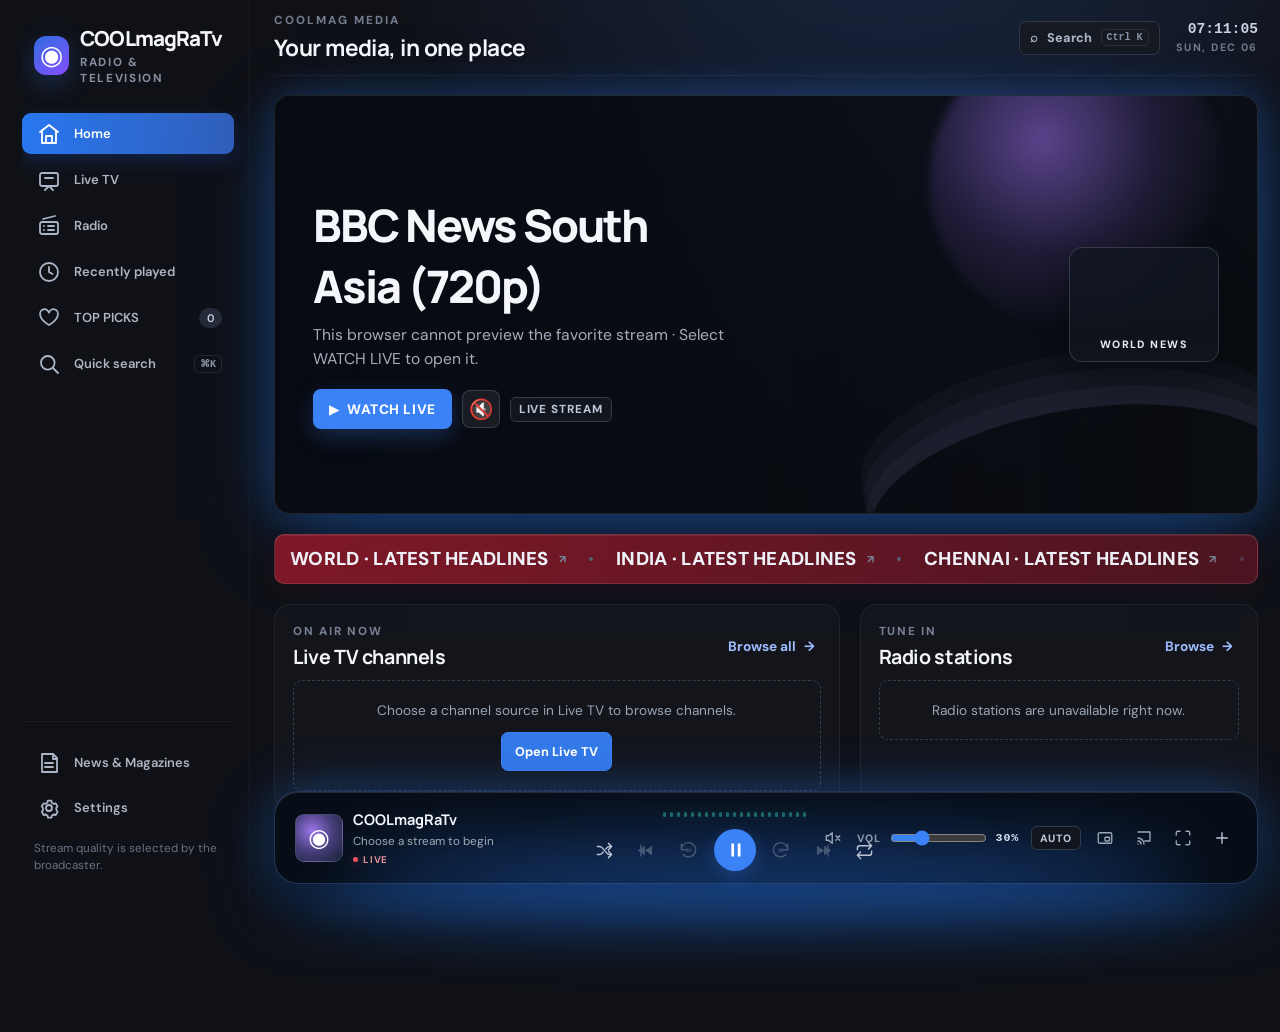
==== commit a6ae5957: "Publish media center updates from Windows" ====
--- a/docs/index.html
+++ b/docs/index.html
@@ -7,10 +7,10 @@
   <meta name="description" content="COOLmagRaTv — internet radio and live television in one simple media center.">
   <title>COOLmagRaTv · Internet Radio & Live TV</title>
   <link rel="preconnect" href="https://de1.api.radio-browser.info">
-  <link rel="stylesheet" href="style.css?v=4.1.0">
+  <link rel="stylesheet" href="style.css?v=4.1.1">
   <script defer src="https://cdn.jsdelivr.net/npm/@supabase/supabase-js@2"></script>
   <script defer src="https://cdn.jsdelivr.net/npm/hls.js@1.5.18/dist/hls.min.js"></script>
-  <script defer src="app.js?v=4.1.4"></script>
+  <script defer src="app.js?v=4.1.5"></script>
 </head>
 <body>
   <div class="app-shell">
@@ -24,7 +24,7 @@
         <button class="side-link" data-view="tv"><span class="nav-icon" aria-hidden="true"><svg viewBox="0 0 24 24"><rect x="3" y="5" width="18" height="13" rx="2"/><path d="m8 22 4-4 4 4M8 10h8"/></svg></span>Live TV</button>
         <button class="side-link" data-view="radio"><span class="nav-icon" aria-hidden="true"><svg viewBox="0 0 24 24"><rect x="3" y="8" width="18" height="12" rx="2"/><path d="m6 5 12-3M7 12h.01M7 16h.01m4-4h6m-6 4h6"/></svg></span>Radio</button>
         <button class="side-link" data-view="recent"><span class="nav-icon" aria-hidden="true"><svg viewBox="0 0 24 24"><circle cx="12" cy="12" r="9"/><path d="M12 7v5l3.5 2"/></svg></span>Recently played</button>
-        <button class="side-link" data-view="favorites"><span class="nav-icon" aria-hidden="true"><svg viewBox="0 0 24 24"><path d="M20.8 8.8c0 5.2-8.8 10.2-8.8 10.2S3.2 14 3.2 8.8A4.3 4.3 0 0 1 12 6.7a4.3 4.3 0 0 1 8.8 2.1Z"/></svg></span>Favorites <i id="sidebar-favorite-count">0</i></button>
+        <button class="side-link" data-view="favorites"><span class="nav-icon" aria-hidden="true"><svg viewBox="0 0 24 24"><path d="M20.8 8.8c0 5.2-8.8 10.2-8.8 10.2S3.2 14 3.2 8.8A4.3 4.3 0 0 1 12 6.7a4.3 4.3 0 0 1 8.8 2.1Z"/></svg></span>TOP PICKS <i id="sidebar-favorite-count">0</i></button>
         <button class="side-link command-shortcut" id="command-open-side"><span class="nav-icon" aria-hidden="true"><svg viewBox="0 0 24 24"><circle cx="10.8" cy="10.8" r="6.8"/><path d="m16 16 5 5"/></svg></span>Quick search <kbd>⌘K</kbd></button>
       </nav>
       <div class="sidebar-bottom">
@@ -74,7 +74,7 @@
           <label class="select-wrap"><span>COUNTRY</span><select id="country-select"><option value="IN">India</option></select></label>
           <button class="button primary" id="radio-search-button">Search</button>
           <button class="button ghost" id="radio-top-picks-button" type="button">★ Top picks</button>
-          <button class="button ghost" id="radio-favorites-button">♡ Favorites <span class="count-pill" id="radio-favorite-count">0</span></button>
+          <button class="button ghost" id="radio-favorites-button" hidden>♡ Favorites <span class="count-pill" id="radio-favorite-count">0</span></button>
         </div>
         <div class="radio-genre-filters" role="group" aria-label="Filter radio stations by genre"><span>GENRE</span><button type="button" class="active" data-radio-genre="all" aria-pressed="true">All</button><button type="button" data-radio-genre="music" aria-pressed="false">Music</button><button type="button" data-radio-genre="news" aria-pressed="false">News</button><button type="button" data-radio-genre="talks" aria-pressed="false">Talks</button><button type="button" data-radio-genre="others" aria-pressed="false">Others</button></div>
         <div class="radio-overview">
@@ -85,7 +85,7 @@
       </section>
 
       <section class="view-panel" id="tv-view" aria-label="Live TV">
-        <div class="view-toolbar"><label class="select-wrap"><span>COUNTRY</span><select id="tv-country-select"><option value="all">All countries</option><option value="IN">India</option></select></label><label class="select-wrap sort-wrap"><span>SORT</span><select id="tv-sort-select"><option value="name">A–Z</option><option value="genre">Genre / category</option></select></label><button class="button primary" id="load-tv">Load channels</button><button class="button ghost" id="tv-top-picks-button" type="button">★ Top picks</button><button class="button ghost" id="tv-favorites-button">♡ Favorites <span class="count-pill" id="tv-favorite-count">0</span></button></div>
+        <div class="view-toolbar"><label class="select-wrap"><span>COUNTRY</span><select id="tv-country-select"><option value="all">All countries</option><option value="IN">India</option></select></label><label class="select-wrap sort-wrap"><span>SORT</span><select id="tv-sort-select"><option value="name">A–Z</option><option value="genre">Genre / category</option></select></label><button class="button primary" id="load-tv">Load channels</button><button class="button ghost" id="tv-top-picks-button" type="button">★ Top picks</button><button class="button ghost" id="tv-favorites-button" hidden>♡ Favorites <span class="count-pill" id="tv-favorite-count">0</span></button></div>
         <div class="orientation-hint">For the best TV view, turn your phone sideways.</div>
         <div class="tv-layout">
         <article class="video-card"><div class="video-stage" id="video-stage"><div class="video-placeholder"><span class="play-orb">▶</span><b>Choose a channel</b><strong class="tv-scroll-hint">SCROLL DOWN TO SELECT</strong><small>Compatible live streams play here.</small></div><video id="tv-player" controls playsinline></video><div class="video-inline-controls"><button id="cinema-toggle" aria-label="Toggle cinema mode" aria-pressed="false" title="Cinema mode">◉</button><button id="video-fullscreen" aria-label="Full screen TV" title="Full screen">⛶</button></div><header class="video-fullscreen-header"><strong id="fullscreen-tv-name">Live TV</strong><small id="fullscreen-next-favorite">No saved TV favorites</small></header><div class="video-fullscreen-bottom" aria-hidden="true"></div><div class="video-fullscreen-controls" role="group" aria-label="Full-screen TV controls"><button id="tv-full-home" aria-label="Go to Home" title="Home">HOME</button><button id="tv-full-previous" aria-label="Previous favorite channel" title="Previous favorite">⏮</button><button id="tv-full-toggle" class="fullscreen-play" aria-label="Play TV" title="Play / pause">▶</button><button id="tv-full-next" aria-label="Next favorite channel" title="Next favorite">⏭</button></div></div><div class="video-meta"><div class="tv-playing-title"><span class="eyebrow">NOW PLAYING</span><h2 id="tv-now-playing">No channel selected</h2></div><button class="star-button" id="tv-current-favorite" title="Add to favorites" aria-label="Add current channel to favorites">♡</button></div><p class="stream-note" id="tv-note">Streams are provided by their broadcasters.</p></article>
@@ -93,7 +93,7 @@
         </div>
       </section>
 
-      <section class="view-panel" id="favorites-view" aria-label="Favorites"><div class="page-intro"><span class="eyebrow">YOUR LIBRARY</span><h2>Favorites</h2><p>Your saved radio stations and TV channels.</p></div><div class="favorites-mode-tabs" role="tablist" aria-label="Favorite type"><button class="favorites-mode-tab" id="favorites-radio-tab" type="button" role="tab" data-favorites-mode="radio" aria-selected="false"><svg viewBox="0 0 24 24" aria-hidden="true"><rect x="3" y="8" width="18" height="12" rx="2"/><path d="m6 5 12-3M7 12h.01M7 16h.01m4-4h6"/></svg><span>RADIO</span><b id="favorites-radio-count">0</b></button><button class="favorites-mode-tab active" id="favorites-tv-tab" type="button" role="tab" data-favorites-mode="tv" aria-selected="true"><svg viewBox="0 0 24 24" aria-hidden="true"><rect x="3" y="6" width="18" height="14" rx="2"/><path d="m8 3 4 3 4-3M8 11h8"/></svg><span>LIVE TV</span><b id="favorites-tv-count">0</b></button></div><section class="dashboard-section favorite-list-panel" id="favorite-radio-panel" hidden><div class="station-grid" id="favorite-radio-grid"></div></section><section class="dashboard-section favorite-list-panel" id="favorite-tv-panel"><div class="favorite-tv-grid" id="favorite-tv-grid"></div></section></section>
+      <section class="view-panel" id="favorites-view" aria-label="Top Picks"><div class="page-intro"><span class="eyebrow">YOUR LIBRARY</span><h2>TOP PICKS</h2><p>Your saved radio stations and TV channels.</p></div><div class="favorites-mode-tabs" role="tablist" aria-label="Favorite type"><button class="favorites-mode-tab" id="favorites-radio-tab" type="button" role="tab" data-favorites-mode="radio" aria-selected="false"><svg viewBox="0 0 24 24" aria-hidden="true"><rect x="3" y="8" width="18" height="12" rx="2"/><path d="m6 5 12-3M7 12h.01M7 16h.01m4-4h6"/></svg><span>RADIO</span><b id="favorites-radio-count">0</b></button><button class="favorites-mode-tab active" id="favorites-tv-tab" type="button" role="tab" data-favorites-mode="tv" aria-selected="true"><svg viewBox="0 0 24 24" aria-hidden="true"><rect x="3" y="6" width="18" height="14" rx="2"/><path d="m8 3 4 3 4-3M8 11h8"/></svg><span>LIVE TV</span><b id="favorites-tv-count">0</b></button></div><section class="dashboard-section favorite-list-panel" id="favorite-radio-panel" hidden><div class="station-grid" id="favorite-radio-grid"></div></section><section class="dashboard-section favorite-list-panel" id="favorite-tv-panel"><div class="favorite-tv-grid" id="favorite-tv-grid"></div></section></section>
 
       <section class="view-panel" id="recent-view" aria-label="Recently played"><div class="page-intro"><span class="eyebrow">YOUR HISTORY</span><h2>Recently played</h2><p>Pick up where you left off with recent radio stations and TV channels.</p></div><section class="dashboard-section"><div class="section-heading"><h2>Radio</h2></div><div class="favorite-tv-grid recent-grid" id="recent-radio-grid"></div></section><section class="dashboard-section"><div class="section-heading"><h2>Live TV</h2></div><div class="favorite-tv-grid recent-grid" id="recent-tv-grid"></div></section></section>
 
--- a/docs/style.css
+++ b/docs/style.css
@@ -363,4 +363,5 @@
 @media(max-width:760px){.view-toolbar .sort-wrap{flex:1 0 calc(50% - 5px);height:43px}.view-toolbar .sort-wrap select{max-width:none;flex:1}.section-actions{flex-wrap:wrap}.section-actions .sort-wrap{height:31px}}
 @media(max-width:520px){.radio-genre-filters{gap:6px;padding:8px}.radio-genre-filters>span{width:100%}.radio-genre-filters button{flex:1 1 26%;padding:0 10px}}
 @media(max-width:520px){.favorites-mode-tab{gap:7px;padding:9px 8px}.favorites-mode-tab svg{width:26px;height:26px}}
-
+#radio-favorites-button[hidden],#tv-favorites-button[hidden]{display:none!important}
+
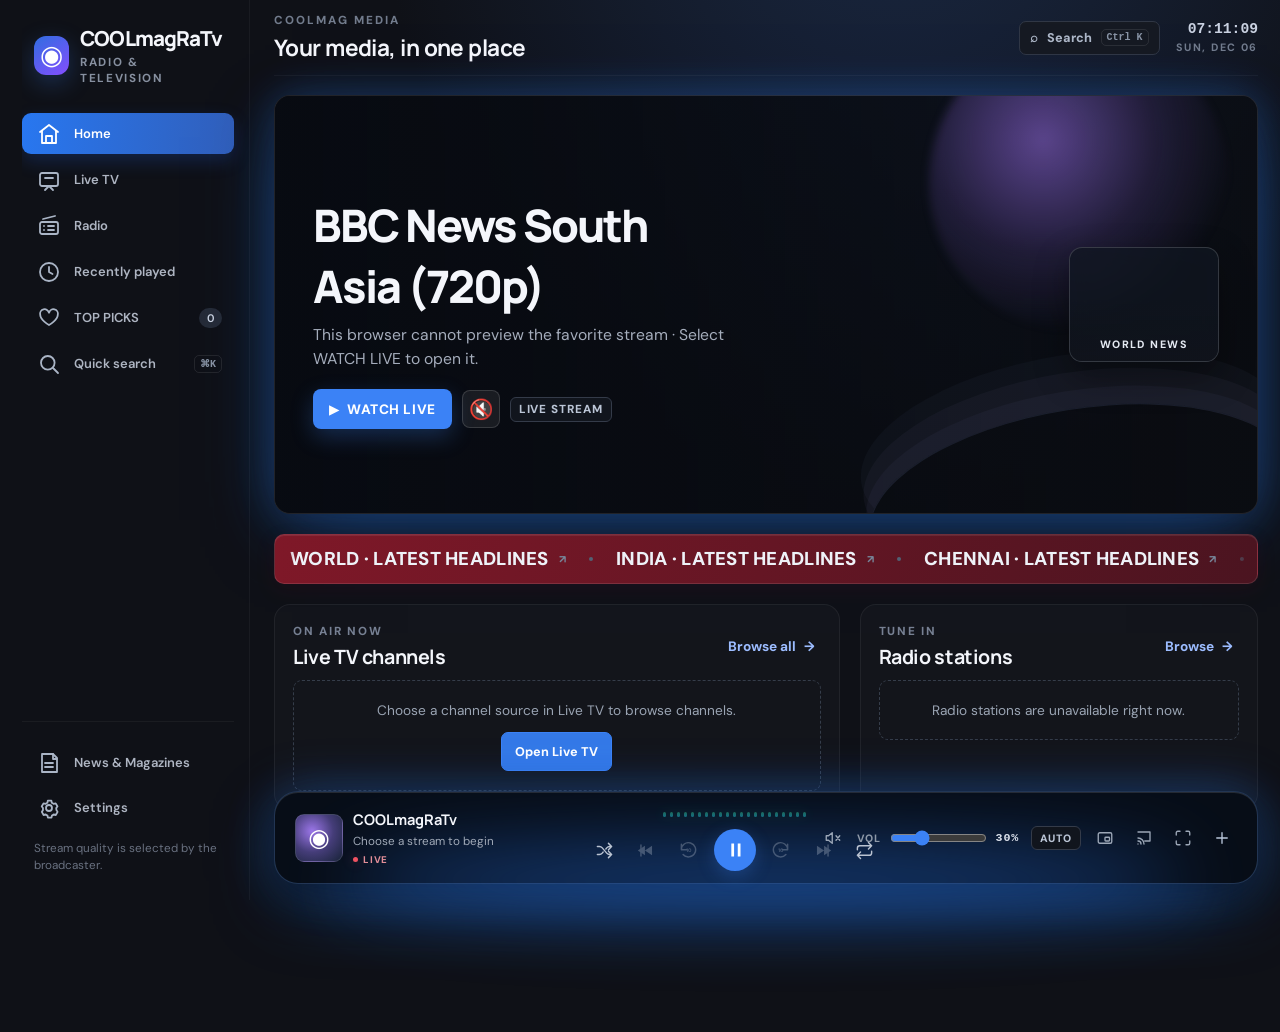
==== commit 26ecc5ad: "Publish media center updates from Windows" ====
--- a/docs/index.html
+++ b/docs/index.html
@@ -7,10 +7,10 @@
   <meta name="description" content="COOLmagRaTv — internet radio and live television in one simple media center.">
   <title>COOLmagRaTv · Internet Radio & Live TV</title>
   <link rel="preconnect" href="https://de1.api.radio-browser.info">
-  <link rel="stylesheet" href="style.css?v=4.1.1">
+  <link rel="stylesheet" href="style.css?v=4.1.2">
   <script defer src="https://cdn.jsdelivr.net/npm/@supabase/supabase-js@2"></script>
   <script defer src="https://cdn.jsdelivr.net/npm/hls.js@1.5.18/dist/hls.min.js"></script>
-  <script defer src="app.js?v=4.1.5"></script>
+  <script defer src="app.js?v=4.1.6"></script>
 </head>
 <body>
   <div class="app-shell">
--- a/docs/style.css
+++ b/docs/style.css
@@ -364,4 +364,7 @@
 @media(max-width:520px){.radio-genre-filters{gap:6px;padding:8px}.radio-genre-filters>span{width:100%}.radio-genre-filters button{flex:1 1 26%;padding:0 10px}}
 @media(max-width:520px){.favorites-mode-tab{gap:7px;padding:9px 8px}.favorites-mode-tab svg{width:26px;height:26px}}
 #radio-favorites-button[hidden],#tv-favorites-button[hidden]{display:none!important}
-
+.tv-layout .video-stage{max-height:52vh}
+@media(max-width:760px){.tv-layout .video-stage{height:min(42dvh,300px);max-height:42dvh;aspect-ratio:auto}}
+@media(max-width:760px) and (orientation:landscape){.tv-layout .video-stage{height:50vh;max-height:50vh;aspect-ratio:auto}}
+
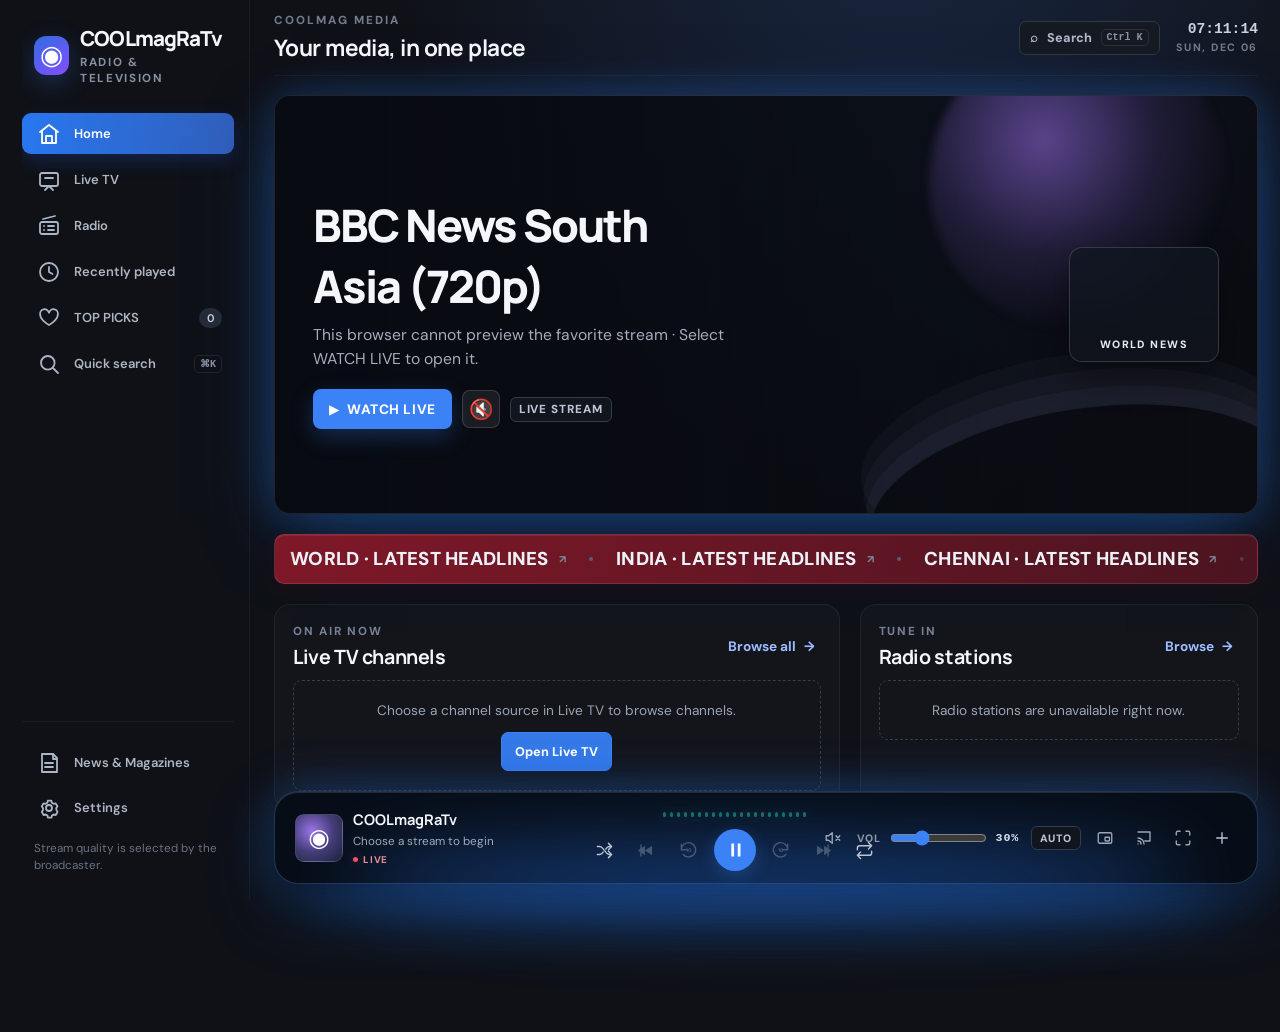
==== commit c26af545: "Publish media center updates from Windows" ====
--- a/docs/index.html
+++ b/docs/index.html
@@ -7,7 +7,7 @@
   <meta name="description" content="COOLmagRaTv — internet radio and live television in one simple media center.">
   <title>COOLmagRaTv · Internet Radio & Live TV</title>
   <link rel="preconnect" href="https://de1.api.radio-browser.info">
-  <link rel="stylesheet" href="style.css?v=4.1.2">
+  <link rel="stylesheet" href="style.css?v=4.1.4">
   <script defer src="https://cdn.jsdelivr.net/npm/@supabase/supabase-js@2"></script>
   <script defer src="https://cdn.jsdelivr.net/npm/hls.js@1.5.18/dist/hls.min.js"></script>
   <script defer src="app.js?v=4.1.6"></script>
--- a/docs/style.css
+++ b/docs/style.css
@@ -367,4 +367,30 @@
 .tv-layout .video-stage{max-height:52vh}
 @media(max-width:760px){.tv-layout .video-stage{height:min(42dvh,300px);max-height:42dvh;aspect-ratio:auto}}
 @media(max-width:760px) and (orientation:landscape){.tv-layout .video-stage{height:50vh;max-height:50vh;aspect-ratio:auto}}
-
+@media(max-width:760px){
+  body{font-size:16px}
+  .brand b{font-size:20px}.brand small,.sidebar-bottom>small{font-size:14px}
+  .side-link{font-size:16px}.side-link i,.sidebar-label,.filter-chip{font-size:14px}
+  .page-heading .eyebrow{font-size:13px}.page-heading h1{font-size:clamp(22px,6vw,28px)}
+  #main-content .eyebrow{font-size:13px;letter-spacing:.1em}
+  #main-content .page-intro h2,#main-content .section-heading h2{font-size:22px}
+  #main-content .page-intro p,#main-content .view-toolbar button,#main-content .view-toolbar select,#main-content .view-toolbar input,#main-content .view-toolbar label,#main-content .select-wrap select{font-size:16px}
+  #main-content .select-wrap span{font-size:13px}
+  #main-content .hero-card p{font-size:16px;line-height:1.45}
+  #main-content .micro-tile>small,#main-content .weather-card p{font-size:15px;line-height:1.4}
+  #main-content .weather-card small,#main-content .ticker-headline span{font-size:14px}
+  .header-clock{font-size:15px}.header-clock small{font-size:12px}
+  #main-content .home-channel>b,#main-content .station-card h3,#main-content .station-card.radio-tile>b,#main-content .channel-title b,#main-content .favorite-row b,#main-content .news-card h3{font-size:18px;line-height:1.3}
+  #main-content .home-channel>small,#main-content .station-card p,#main-content .station-card.radio-tile>small,#main-content .channel-title small,#main-content .favorite-row small,#main-content .stream-note,#main-content .news-card p,#main-content .muted{font-size:15px;line-height:1.4}
+  #main-content .radio-genre-filters button{min-height:42px;padding-inline:13px;font-size:15px}
+  #main-content .radio-genre-filters>span{font-size:13px}
+  #main-content .favorites-mode-tab{font-size:16px;min-height:60px}
+  #main-content .favorites-mode-tab b{font-size:14px}
+  #main-content .channel-row .star-button,#main-content .tile-star,#main-content .star-button{min-width:36px;min-height:36px;font-size:22px}
+  #main-content .video-placeholder b{font-size:18px}#main-content .video-placeholder small{font-size:15px}
+  .playing-copy b{font-size:16px}.playing-copy small,.buffer-label{font-size:14px}
+  .volume-control,.volume-control b{font-size:14px}
+  .settings-dialog label,.settings-dialog small,.admin-dialog label,.admin-dialog small{font-size:14px}
+  .settings-dialog button,.admin-dialog button,.admin-dialog input,.admin-dialog select{font-size:16px;min-height:42px}
+}
+
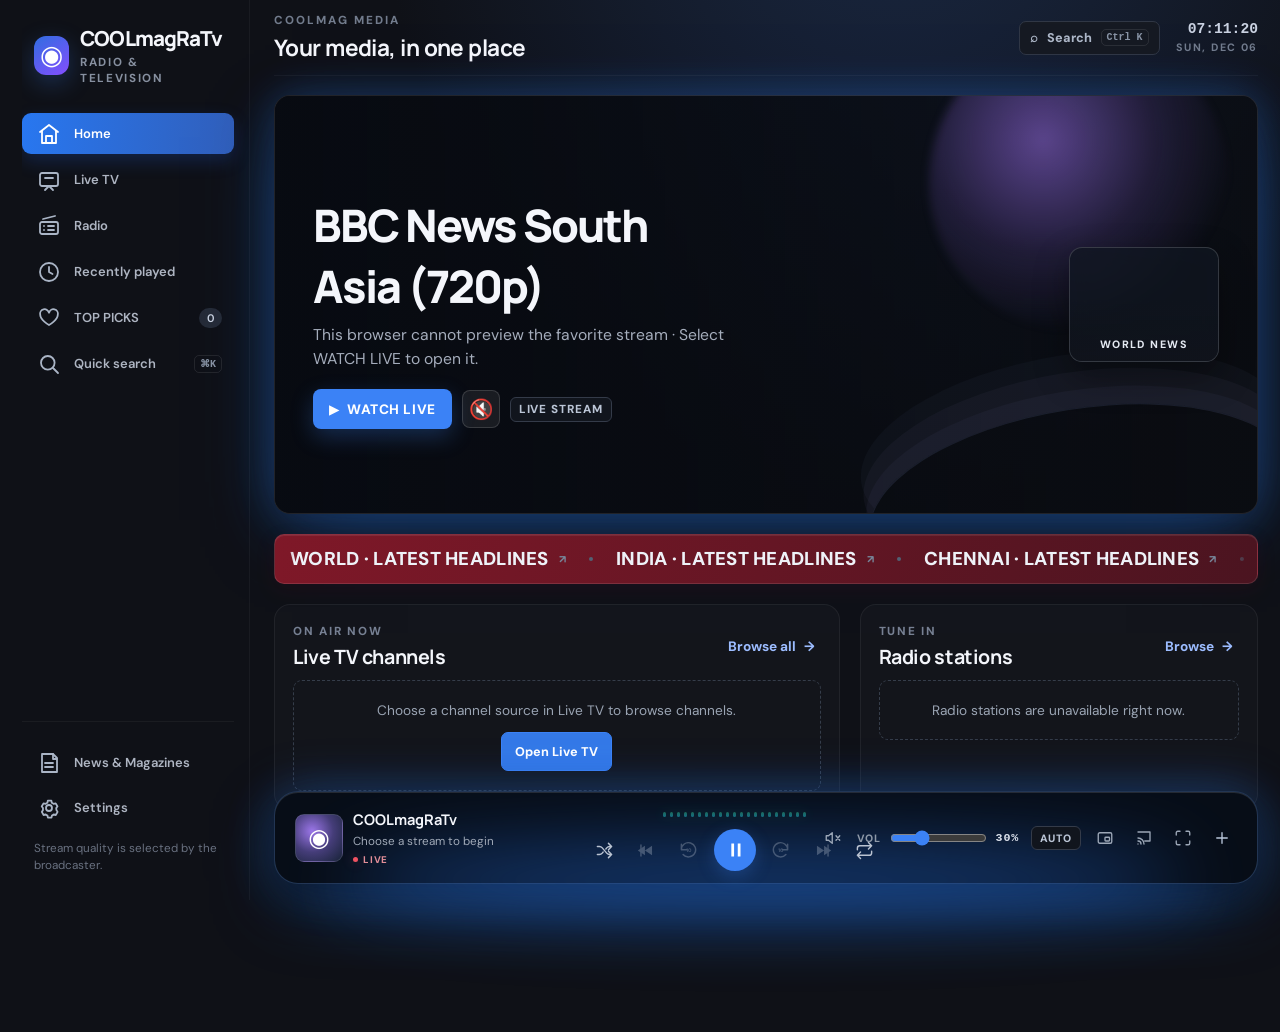
==== commit 7501c37b: "Publish media center updates from Windows" ====
--- a/docs/index.html
+++ b/docs/index.html
@@ -7,7 +7,7 @@
   <meta name="description" content="COOLmagRaTv — internet radio and live television in one simple media center.">
   <title>COOLmagRaTv · Internet Radio & Live TV</title>
   <link rel="preconnect" href="https://de1.api.radio-browser.info">
-  <link rel="stylesheet" href="style.css?v=4.1.4">
+  <link rel="stylesheet" href="style.css?v=4.1.5">
   <script defer src="https://cdn.jsdelivr.net/npm/@supabase/supabase-js@2"></script>
   <script defer src="https://cdn.jsdelivr.net/npm/hls.js@1.5.18/dist/hls.min.js"></script>
   <script defer src="app.js?v=4.1.6"></script>
--- a/docs/style.css
+++ b/docs/style.css
@@ -51,6 +51,7 @@
   .page-intro{padding:15px}.page-intro h2{font-size:calc(22px + 2pt)}.page-intro p{font-size:calc(11px + 2pt)}.schedule-page{grid-template-columns:1fr}.schedule-page article{min-height:120px}.schedule-page h3{font-size:calc(18px + 2pt)}.favorite-tv-grid,.news-grid{grid-template-columns:1fr}.playlist-picker{align-items:stretch;flex-direction:column;padding:13px}.playlist-picker .select-wrap{min-width:0}.playlist-note{font-size:calc(10px + 2pt)}
   .player-bar{left:7px;right:7px;bottom:calc(6px + env(safe-area-inset-bottom));min-height:0;grid-template-columns:minmax(0,1fr);gap:7px;padding:9px 11px;border-radius:14px}.playing-info{gap:8px}.album-art{width:37px;height:37px;font-size:calc(18px + 2pt)}.playing-copy b{font-size:calc(11px + 2pt)}.playing-copy small{font-size:calc(9px + 2pt)}.buffer-label{font-size:calc(7px + 2pt);margin-top:2px}.player-center{display:grid;grid-template-columns:1fr;gap:3px}.visualizer{display:none}.player-controls{justify-content:center;gap:clamp(5px,3vw,14px)}.control-button{width:38px;height:38px;font-size:calc(17px + 2pt)}.play-control{width:44px;height:44px;font-size:calc(18px + 2pt)}.player-tools{justify-content:center;gap:7px;flex-wrap:wrap}.volume-control{min-width:140px;flex:1;font-size:calc(8px + 2pt)}.volume-control input{width:auto;flex:1;min-width:50px}.dock-quality{display:inline-flex}.dock-icon{width:30px;height:30px}.toast{bottom:210px;font-size:calc(11px + 2pt)}
 }
+#tv-view .tv-scroll-hint{color:#fff!important;font-size:30px!important;font-weight:900;line-height:1.1;letter-spacing:.06em;text-align:center}
 @media(max-width:390px){.app-shell{padding-left:9px;padding-right:9px}.hero-card{grid-template-columns:minmax(0,1fr) 76px;padding:14px}.hero-preview{width:72px;height:90px}.hero-card h2{font-size:calc(25px + 2pt)}.hero-card p{font-size:calc(11px + 2pt)}.home-tv-grid{gap:6px}.channel-art{height:78px}.radio-tile-grid{gap:5px}.radio-tile{min-height:92px}.tile-star{width:24px;height:24px}.channel-list{gap:6px}.channel-row{min-height:118px;padding:7px}.player-tools{gap:4px}.dock-quality{display:none}}
 @media(max-width:760px) and (orientation:landscape){.hero-card{min-height:180px}.home-tv-grid{grid-template-columns:repeat(3,minmax(0,1fr))}.dashboard-grid{grid-template-columns:minmax(0,1fr)}.dashboard-radio{display:block}.radio-tile-grid{grid-template-columns:repeat(3,minmax(0,1fr))}.video-stage{height:62vh;max-height:62vh;aspect-ratio:auto}.tv-layout{grid-template-columns:minmax(0,1fr)}.channel-list{grid-template-columns:repeat(2,minmax(0,1fr))}.player-bar{grid-template-columns:170px 1fr;gap:5px}.player-tools{grid-column:1/-1}.app-shell{padding-bottom:210px}}
 .control-button.toggle-control.active{background:#202d46;color:#75a8ff}
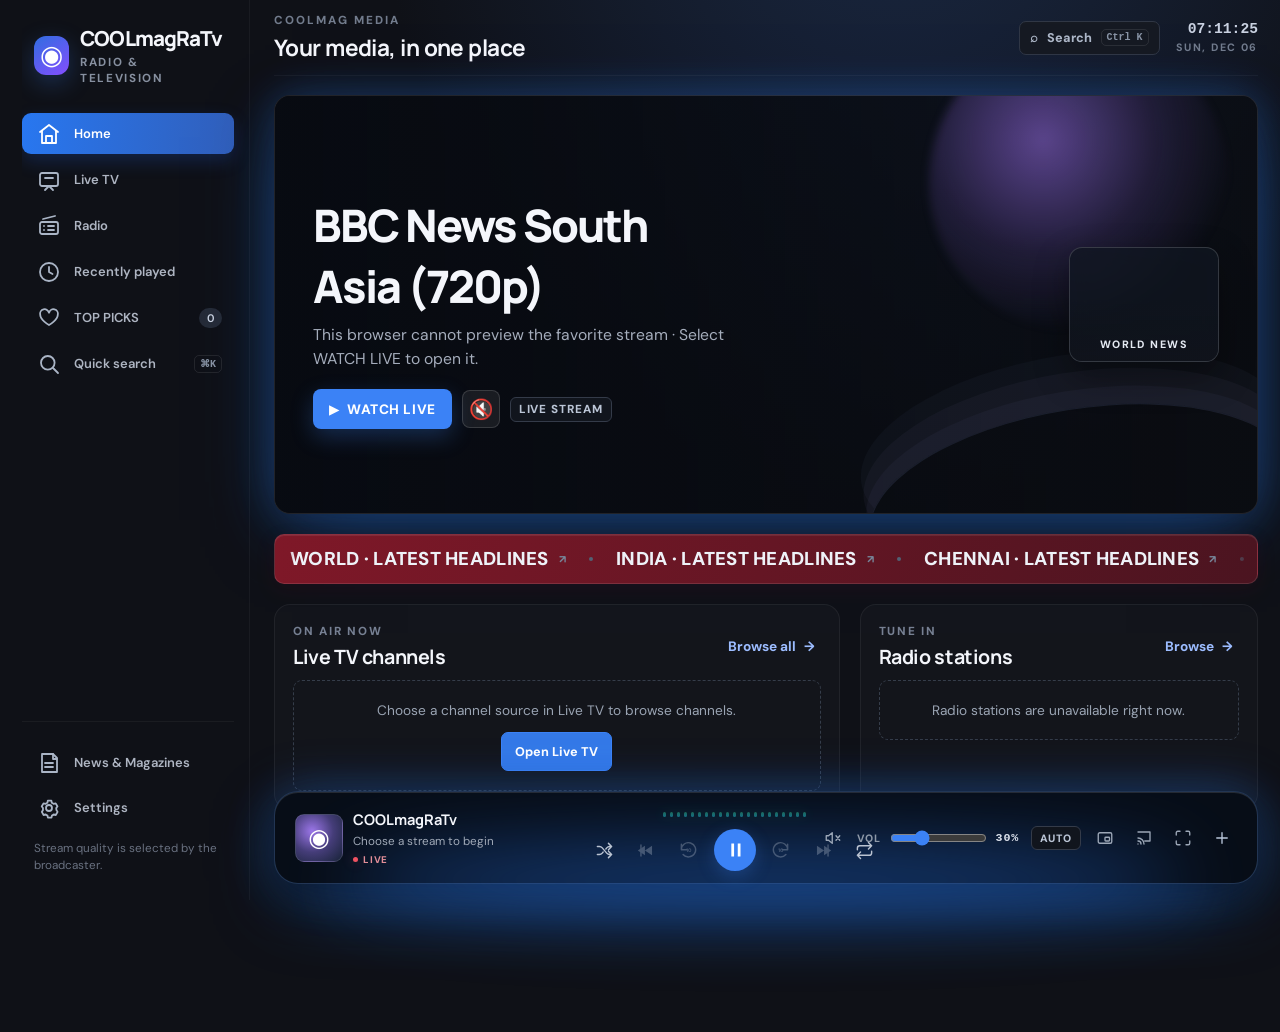
==== commit f1902bf0: "Publish media center updates from Windows" ====
--- a/docs/index.html
+++ b/docs/index.html
@@ -7,10 +7,10 @@
   <meta name="description" content="COOLmagRaTv — internet radio and live television in one simple media center.">
   <title>COOLmagRaTv · Internet Radio & Live TV</title>
   <link rel="preconnect" href="https://de1.api.radio-browser.info">
-  <link rel="stylesheet" href="style.css?v=4.1.5">
+  <link rel="stylesheet" href="style.css?v=4.1.7">
   <script defer src="https://cdn.jsdelivr.net/npm/@supabase/supabase-js@2"></script>
   <script defer src="https://cdn.jsdelivr.net/npm/hls.js@1.5.18/dist/hls.min.js"></script>
-  <script defer src="app.js?v=4.1.6"></script>
+  <script defer src="app.js?v=4.1.8"></script>
 </head>
 <body>
   <div class="app-shell">
@@ -88,7 +88,7 @@
         <div class="view-toolbar"><label class="select-wrap"><span>COUNTRY</span><select id="tv-country-select"><option value="all">All countries</option><option value="IN">India</option></select></label><label class="select-wrap sort-wrap"><span>SORT</span><select id="tv-sort-select"><option value="name">A–Z</option><option value="genre">Genre / category</option></select></label><button class="button primary" id="load-tv">Load channels</button><button class="button ghost" id="tv-top-picks-button" type="button">★ Top picks</button><button class="button ghost" id="tv-favorites-button" hidden>♡ Favorites <span class="count-pill" id="tv-favorite-count">0</span></button></div>
         <div class="orientation-hint">For the best TV view, turn your phone sideways.</div>
         <div class="tv-layout">
-        <article class="video-card"><div class="video-stage" id="video-stage"><div class="video-placeholder"><span class="play-orb">▶</span><b>Choose a channel</b><strong class="tv-scroll-hint">SCROLL DOWN TO SELECT</strong><small>Compatible live streams play here.</small></div><video id="tv-player" controls playsinline></video><div class="video-inline-controls"><button id="cinema-toggle" aria-label="Toggle cinema mode" aria-pressed="false" title="Cinema mode">◉</button><button id="video-fullscreen" aria-label="Full screen TV" title="Full screen">⛶</button></div><header class="video-fullscreen-header"><strong id="fullscreen-tv-name">Live TV</strong><small id="fullscreen-next-favorite">No saved TV favorites</small></header><div class="video-fullscreen-bottom" aria-hidden="true"></div><div class="video-fullscreen-controls" role="group" aria-label="Full-screen TV controls"><button id="tv-full-home" aria-label="Go to Home" title="Home">HOME</button><button id="tv-full-previous" aria-label="Previous favorite channel" title="Previous favorite">⏮</button><button id="tv-full-toggle" class="fullscreen-play" aria-label="Play TV" title="Play / pause">▶</button><button id="tv-full-next" aria-label="Next favorite channel" title="Next favorite">⏭</button></div></div><div class="video-meta"><div class="tv-playing-title"><span class="eyebrow">NOW PLAYING</span><h2 id="tv-now-playing">No channel selected</h2></div><button class="star-button" id="tv-current-favorite" title="Add to favorites" aria-label="Add current channel to favorites">♡</button></div><p class="stream-note" id="tv-note">Streams are provided by their broadcasters.</p></article>
+        <article class="video-card"><div class="video-stage" id="video-stage"><div class="video-placeholder"><span class="play-orb">▶</span><b>Choose a channel</b><strong class="tv-scroll-hint">SCROLL DOWN TO SELECT</strong><small>Compatible live streams play here.</small></div><video id="tv-player" controls playsinline></video><div class="tv-screen-rail" id="tv-screen-rail" aria-label="Quick TV channel selection" hidden><button class="tv-rail-arrow" type="button" data-tv-rail-scroll="-1" aria-label="Scroll channels left">‹</button><div class="tv-rail-track" id="tv-screen-track"></div><button class="tv-rail-arrow" type="button" data-tv-rail-scroll="1" aria-label="Scroll channels right">›</button></div><div class="video-inline-controls"><button id="cinema-toggle" aria-label="Toggle cinema mode" aria-pressed="false" title="Cinema mode">◉</button><button id="video-fullscreen" aria-label="Full screen TV" title="Full screen">⛶</button></div><header class="video-fullscreen-header"><strong id="fullscreen-tv-name">Live TV</strong><small id="fullscreen-next-favorite">No saved TV favorites</small></header><div class="video-fullscreen-bottom" aria-hidden="true"></div><div class="video-fullscreen-controls" role="group" aria-label="Full-screen TV controls"><button id="tv-full-home" aria-label="Go to Home" title="Home">HOME</button><button id="tv-full-previous" aria-label="Previous favorite channel" title="Previous favorite">⏮</button><button id="tv-full-toggle" class="fullscreen-play" aria-label="Play TV" title="Play / pause">▶</button><button id="tv-full-next" aria-label="Next favorite channel" title="Next favorite">⏭</button></div></div><div class="video-meta"><div class="tv-playing-title"><span class="eyebrow">NOW PLAYING</span><h2 id="tv-now-playing">No channel selected</h2></div><button class="star-button" id="tv-current-favorite" title="Add to favorites" aria-label="Add current channel to favorites">♡</button></div><p class="stream-note" id="tv-note">Streams are provided by their broadcasters.</p></article>
           <aside class="channel-card"><div class="section-heading"><div><span class="eyebrow" id="tv-list-eyebrow">YOUR TV FAVORITES</span><h2 id="tv-list-title">Live TV</h2></div><span class="count-pill" id="tv-channel-count">0</span></div><div class="channel-list" id="tv-channels"><div class="empty-state">Your saved TV channels will appear here.</div></div></aside>
         </div>
       </section>
--- a/docs/style.css
+++ b/docs/style.css
@@ -52,6 +52,11 @@
   .player-bar{left:7px;right:7px;bottom:calc(6px + env(safe-area-inset-bottom));min-height:0;grid-template-columns:minmax(0,1fr);gap:7px;padding:9px 11px;border-radius:14px}.playing-info{gap:8px}.album-art{width:37px;height:37px;font-size:calc(18px + 2pt)}.playing-copy b{font-size:calc(11px + 2pt)}.playing-copy small{font-size:calc(9px + 2pt)}.buffer-label{font-size:calc(7px + 2pt);margin-top:2px}.player-center{display:grid;grid-template-columns:1fr;gap:3px}.visualizer{display:none}.player-controls{justify-content:center;gap:clamp(5px,3vw,14px)}.control-button{width:38px;height:38px;font-size:calc(17px + 2pt)}.play-control{width:44px;height:44px;font-size:calc(18px + 2pt)}.player-tools{justify-content:center;gap:7px;flex-wrap:wrap}.volume-control{min-width:140px;flex:1;font-size:calc(8px + 2pt)}.volume-control input{width:auto;flex:1;min-width:50px}.dock-quality{display:inline-flex}.dock-icon{width:30px;height:30px}.toast{bottom:210px;font-size:calc(11px + 2pt)}
 }
 #tv-view .tv-scroll-hint{color:#fff!important;font-size:30px!important;font-weight:900;line-height:1.1;letter-spacing:.06em;text-align:center}
+.tv-screen-rail{position:absolute;z-index:6;right:14px;bottom:48px;left:14px;display:grid;grid-template-columns:32px minmax(0,1fr) 32px;align-items:center;gap:7px;padding:8px;border:1px solid rgba(255,255,255,.18);border-radius:14px;background:rgba(7,11,18,.78);box-shadow:0 8px 26px #0008;backdrop-filter:blur(12px);-webkit-backdrop-filter:blur(12px)}
+.tv-screen-rail[hidden]{display:none!important}.tv-rail-track{min-width:0;display:flex;gap:8px;overflow-x:auto;overscroll-behavior-x:contain;scroll-behavior:smooth;scroll-snap-type:x mandatory;scrollbar-width:none;touch-action:pan-x;cursor:grab;user-select:none}.tv-rail-track.is-dragging{cursor:grabbing;scroll-snap-type:none;scroll-behavior:auto}.tv-rail-track::-webkit-scrollbar{display:none}
+.tv-rail-card{flex:0 0 174px;min-width:0;height:62px;display:flex;align-items:center;gap:9px;padding:6px;border:1px solid rgba(255,255,255,.14);border-radius:10px;background:rgba(22,29,41,.94);color:#f4f6fb;text-align:left;cursor:pointer;scroll-snap-align:start;transition:background .18s,border-color .18s,transform .18s}.tv-rail-card:hover{transform:translateY(-2px);border-color:#73a5ff}.tv-rail-card.is-playing{border-color:#00e676;background:rgba(0,145,83,.78);box-shadow:0 0 16px rgba(0,230,118,.25)}.tv-rail-art{width:44px;height:44px;flex:none;display:grid;place-items:center;overflow:hidden;border-radius:7px;background:#202b3b;color:#b8d2ff}.tv-rail-art img{width:100%;height:100%;object-fit:contain;background:#121720}.tv-rail-art>b{font-size:14px}.tv-rail-copy{min-width:0;display:block}.tv-rail-copy>b,.tv-rail-copy>small{display:block;overflow:hidden;text-overflow:ellipsis;white-space:nowrap}.tv-rail-copy>b{font-size:14px;line-height:1.25}.tv-rail-copy>small{margin-top:3px;color:#c2cad6;font-size:12px}.tv-rail-arrow{width:32px;height:40px;display:grid;place-items:center;border:0;border-radius:8px;background:rgba(255,255,255,.12);color:#fff;font-size:28px;line-height:1;cursor:pointer}.tv-rail-arrow:hover{background:rgba(255,255,255,.24)}
+.video-stage:fullscreen .tv-screen-rail,.video-stage:-webkit-full-screen .tv-screen-rail{right:12px;bottom:calc(56px + env(safe-area-inset-bottom));left:12px}
+@media(max-width:520px){.tv-screen-rail{right:8px;bottom:48px;left:8px;grid-template-columns:28px minmax(0,1fr) 28px;gap:5px;padding:6px}.tv-rail-arrow{width:28px;height:38px;font-size:25px}.tv-rail-card{flex-basis:158px;height:58px;gap:7px}.tv-rail-art{width:40px;height:40px}.tv-rail-copy>b{font-size:14px}.tv-rail-copy>small{font-size:12px}}
 @media(max-width:390px){.app-shell{padding-left:9px;padding-right:9px}.hero-card{grid-template-columns:minmax(0,1fr) 76px;padding:14px}.hero-preview{width:72px;height:90px}.hero-card h2{font-size:calc(25px + 2pt)}.hero-card p{font-size:calc(11px + 2pt)}.home-tv-grid{gap:6px}.channel-art{height:78px}.radio-tile-grid{gap:5px}.radio-tile{min-height:92px}.tile-star{width:24px;height:24px}.channel-list{gap:6px}.channel-row{min-height:118px;padding:7px}.player-tools{gap:4px}.dock-quality{display:none}}
 @media(max-width:760px) and (orientation:landscape){.hero-card{min-height:180px}.home-tv-grid{grid-template-columns:repeat(3,minmax(0,1fr))}.dashboard-grid{grid-template-columns:minmax(0,1fr)}.dashboard-radio{display:block}.radio-tile-grid{grid-template-columns:repeat(3,minmax(0,1fr))}.video-stage{height:62vh;max-height:62vh;aspect-ratio:auto}.tv-layout{grid-template-columns:minmax(0,1fr)}.channel-list{grid-template-columns:repeat(2,minmax(0,1fr))}.player-bar{grid-template-columns:170px 1fr;gap:5px}.player-tools{grid-column:1/-1}.app-shell{padding-bottom:210px}}
 .control-button.toggle-control.active{background:#202d46;color:#75a8ff}
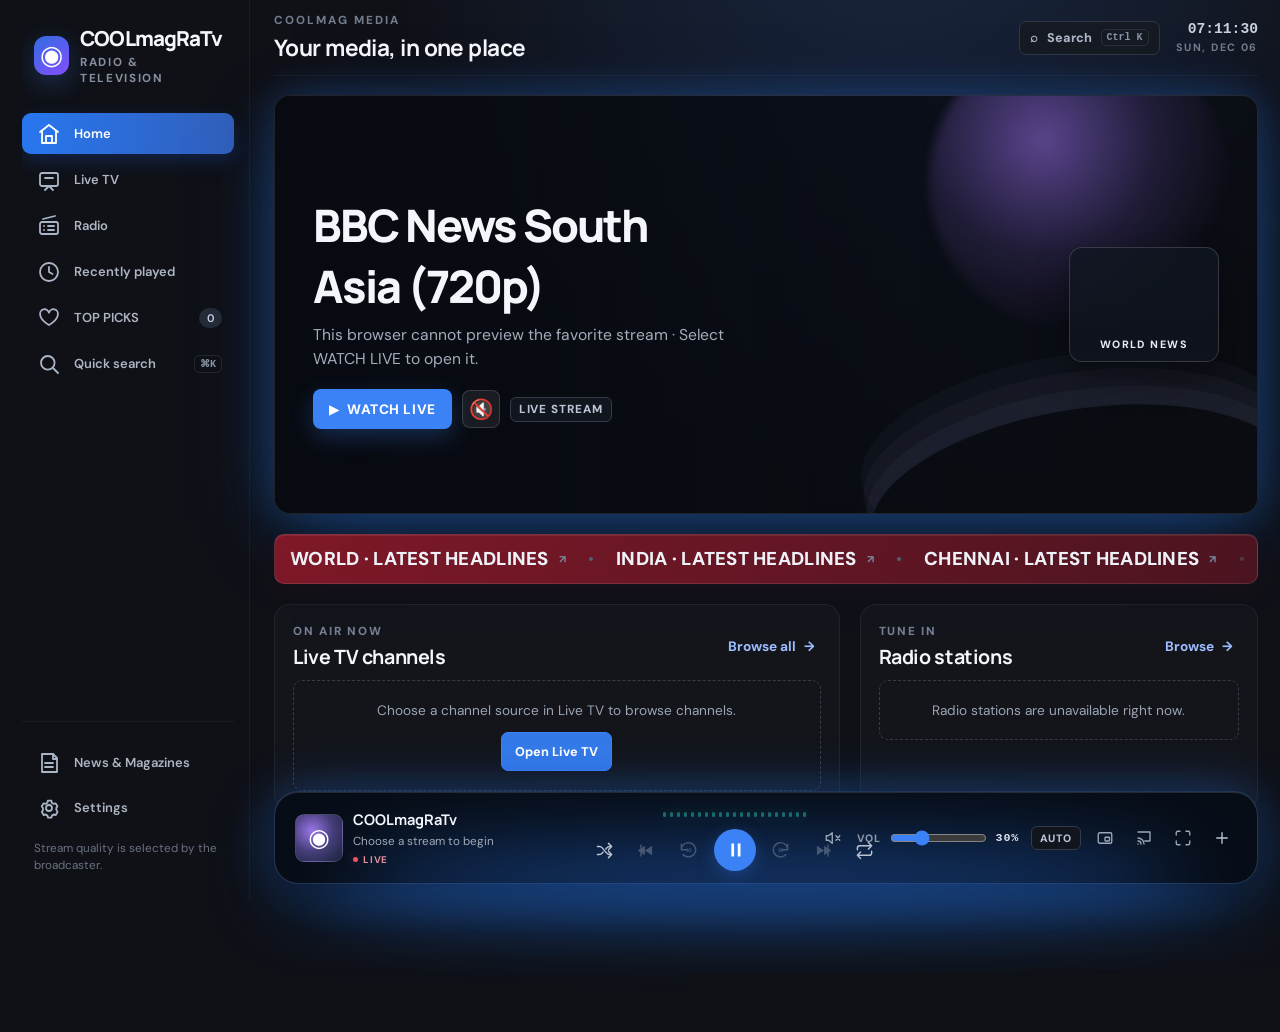
==== commit e4aed899: "Publish media center updates from Windows" ====
--- a/docs/index.html
+++ b/docs/index.html
@@ -7,7 +7,7 @@
   <meta name="description" content="COOLmagRaTv — internet radio and live television in one simple media center.">
   <title>COOLmagRaTv · Internet Radio & Live TV</title>
   <link rel="preconnect" href="https://de1.api.radio-browser.info">
-  <link rel="stylesheet" href="style.css?v=4.1.7">
+  <link rel="stylesheet" href="style.css?v=4.1.9">
   <script defer src="https://cdn.jsdelivr.net/npm/@supabase/supabase-js@2"></script>
   <script defer src="https://cdn.jsdelivr.net/npm/hls.js@1.5.18/dist/hls.min.js"></script>
   <script defer src="app.js?v=4.1.8"></script>
@@ -88,7 +88,7 @@
         <div class="view-toolbar"><label class="select-wrap"><span>COUNTRY</span><select id="tv-country-select"><option value="all">All countries</option><option value="IN">India</option></select></label><label class="select-wrap sort-wrap"><span>SORT</span><select id="tv-sort-select"><option value="name">A–Z</option><option value="genre">Genre / category</option></select></label><button class="button primary" id="load-tv">Load channels</button><button class="button ghost" id="tv-top-picks-button" type="button">★ Top picks</button><button class="button ghost" id="tv-favorites-button" hidden>♡ Favorites <span class="count-pill" id="tv-favorite-count">0</span></button></div>
         <div class="orientation-hint">For the best TV view, turn your phone sideways.</div>
         <div class="tv-layout">
-        <article class="video-card"><div class="video-stage" id="video-stage"><div class="video-placeholder"><span class="play-orb">▶</span><b>Choose a channel</b><strong class="tv-scroll-hint">SCROLL DOWN TO SELECT</strong><small>Compatible live streams play here.</small></div><video id="tv-player" controls playsinline></video><div class="tv-screen-rail" id="tv-screen-rail" aria-label="Quick TV channel selection" hidden><button class="tv-rail-arrow" type="button" data-tv-rail-scroll="-1" aria-label="Scroll channels left">‹</button><div class="tv-rail-track" id="tv-screen-track"></div><button class="tv-rail-arrow" type="button" data-tv-rail-scroll="1" aria-label="Scroll channels right">›</button></div><div class="video-inline-controls"><button id="cinema-toggle" aria-label="Toggle cinema mode" aria-pressed="false" title="Cinema mode">◉</button><button id="video-fullscreen" aria-label="Full screen TV" title="Full screen">⛶</button></div><header class="video-fullscreen-header"><strong id="fullscreen-tv-name">Live TV</strong><small id="fullscreen-next-favorite">No saved TV favorites</small></header><div class="video-fullscreen-bottom" aria-hidden="true"></div><div class="video-fullscreen-controls" role="group" aria-label="Full-screen TV controls"><button id="tv-full-home" aria-label="Go to Home" title="Home">HOME</button><button id="tv-full-previous" aria-label="Previous favorite channel" title="Previous favorite">⏮</button><button id="tv-full-toggle" class="fullscreen-play" aria-label="Play TV" title="Play / pause">▶</button><button id="tv-full-next" aria-label="Next favorite channel" title="Next favorite">⏭</button></div></div><div class="video-meta"><div class="tv-playing-title"><span class="eyebrow">NOW PLAYING</span><h2 id="tv-now-playing">No channel selected</h2></div><button class="star-button" id="tv-current-favorite" title="Add to favorites" aria-label="Add current channel to favorites">♡</button></div><p class="stream-note" id="tv-note">Streams are provided by their broadcasters.</p></article>
+        <article class="video-card"><div class="video-stage" id="video-stage"><div class="video-placeholder"><span class="play-orb">▶</span><b>Choose a channel</b><strong class="tv-scroll-hint">SCROLL DOWN TO SELECT</strong><small>Compatible live streams play here.</small></div><video id="tv-player" controls playsinline></video><div class="video-inline-controls"><button id="cinema-toggle" aria-label="Toggle cinema mode" aria-pressed="false" title="Cinema mode">◉</button><button id="video-fullscreen" aria-label="Full screen TV" title="Full screen">⛶</button></div><header class="video-fullscreen-header"><strong id="fullscreen-tv-name">Live TV</strong><small id="fullscreen-next-favorite">No saved TV favorites</small></header><div class="video-fullscreen-bottom" aria-hidden="true"></div><div class="video-fullscreen-controls" role="group" aria-label="Full-screen TV controls"><button id="tv-full-home" aria-label="Go to Home" title="Home">HOME</button><button id="tv-full-previous" aria-label="Previous favorite channel" title="Previous favorite">⏮</button><button id="tv-full-toggle" class="fullscreen-play" aria-label="Play TV" title="Play / pause">▶</button><button id="tv-full-next" aria-label="Next favorite channel" title="Next favorite">⏭</button></div></div><div class="video-meta"><div class="tv-playing-title"><span class="eyebrow">NOW PLAYING</span><h2 id="tv-now-playing">No channel selected</h2></div><button class="star-button" id="tv-current-favorite" title="Add to favorites" aria-label="Add current channel to favorites">♡</button></div><p class="stream-note" id="tv-note">Streams are provided by their broadcasters.</p></article>
           <aside class="channel-card"><div class="section-heading"><div><span class="eyebrow" id="tv-list-eyebrow">YOUR TV FAVORITES</span><h2 id="tv-list-title">Live TV</h2></div><span class="count-pill" id="tv-channel-count">0</span></div><div class="channel-list" id="tv-channels"><div class="empty-state">Your saved TV channels will appear here.</div></div></aside>
         </div>
       </section>
--- a/docs/style.css
+++ b/docs/style.css
@@ -52,11 +52,6 @@
   .player-bar{left:7px;right:7px;bottom:calc(6px + env(safe-area-inset-bottom));min-height:0;grid-template-columns:minmax(0,1fr);gap:7px;padding:9px 11px;border-radius:14px}.playing-info{gap:8px}.album-art{width:37px;height:37px;font-size:calc(18px + 2pt)}.playing-copy b{font-size:calc(11px + 2pt)}.playing-copy small{font-size:calc(9px + 2pt)}.buffer-label{font-size:calc(7px + 2pt);margin-top:2px}.player-center{display:grid;grid-template-columns:1fr;gap:3px}.visualizer{display:none}.player-controls{justify-content:center;gap:clamp(5px,3vw,14px)}.control-button{width:38px;height:38px;font-size:calc(17px + 2pt)}.play-control{width:44px;height:44px;font-size:calc(18px + 2pt)}.player-tools{justify-content:center;gap:7px;flex-wrap:wrap}.volume-control{min-width:140px;flex:1;font-size:calc(8px + 2pt)}.volume-control input{width:auto;flex:1;min-width:50px}.dock-quality{display:inline-flex}.dock-icon{width:30px;height:30px}.toast{bottom:210px;font-size:calc(11px + 2pt)}
 }
 #tv-view .tv-scroll-hint{color:#fff!important;font-size:30px!important;font-weight:900;line-height:1.1;letter-spacing:.06em;text-align:center}
-.tv-screen-rail{position:absolute;z-index:6;right:14px;bottom:48px;left:14px;display:grid;grid-template-columns:32px minmax(0,1fr) 32px;align-items:center;gap:7px;padding:8px;border:1px solid rgba(255,255,255,.18);border-radius:14px;background:rgba(7,11,18,.78);box-shadow:0 8px 26px #0008;backdrop-filter:blur(12px);-webkit-backdrop-filter:blur(12px)}
-.tv-screen-rail[hidden]{display:none!important}.tv-rail-track{min-width:0;display:flex;gap:8px;overflow-x:auto;overscroll-behavior-x:contain;scroll-behavior:smooth;scroll-snap-type:x mandatory;scrollbar-width:none;touch-action:pan-x;cursor:grab;user-select:none}.tv-rail-track.is-dragging{cursor:grabbing;scroll-snap-type:none;scroll-behavior:auto}.tv-rail-track::-webkit-scrollbar{display:none}
-.tv-rail-card{flex:0 0 174px;min-width:0;height:62px;display:flex;align-items:center;gap:9px;padding:6px;border:1px solid rgba(255,255,255,.14);border-radius:10px;background:rgba(22,29,41,.94);color:#f4f6fb;text-align:left;cursor:pointer;scroll-snap-align:start;transition:background .18s,border-color .18s,transform .18s}.tv-rail-card:hover{transform:translateY(-2px);border-color:#73a5ff}.tv-rail-card.is-playing{border-color:#00e676;background:rgba(0,145,83,.78);box-shadow:0 0 16px rgba(0,230,118,.25)}.tv-rail-art{width:44px;height:44px;flex:none;display:grid;place-items:center;overflow:hidden;border-radius:7px;background:#202b3b;color:#b8d2ff}.tv-rail-art img{width:100%;height:100%;object-fit:contain;background:#121720}.tv-rail-art>b{font-size:14px}.tv-rail-copy{min-width:0;display:block}.tv-rail-copy>b,.tv-rail-copy>small{display:block;overflow:hidden;text-overflow:ellipsis;white-space:nowrap}.tv-rail-copy>b{font-size:14px;line-height:1.25}.tv-rail-copy>small{margin-top:3px;color:#c2cad6;font-size:12px}.tv-rail-arrow{width:32px;height:40px;display:grid;place-items:center;border:0;border-radius:8px;background:rgba(255,255,255,.12);color:#fff;font-size:28px;line-height:1;cursor:pointer}.tv-rail-arrow:hover{background:rgba(255,255,255,.24)}
-.video-stage:fullscreen .tv-screen-rail,.video-stage:-webkit-full-screen .tv-screen-rail{right:12px;bottom:calc(56px + env(safe-area-inset-bottom));left:12px}
-@media(max-width:520px){.tv-screen-rail{right:8px;bottom:48px;left:8px;grid-template-columns:28px minmax(0,1fr) 28px;gap:5px;padding:6px}.tv-rail-arrow{width:28px;height:38px;font-size:25px}.tv-rail-card{flex-basis:158px;height:58px;gap:7px}.tv-rail-art{width:40px;height:40px}.tv-rail-copy>b{font-size:14px}.tv-rail-copy>small{font-size:12px}}
 @media(max-width:390px){.app-shell{padding-left:9px;padding-right:9px}.hero-card{grid-template-columns:minmax(0,1fr) 76px;padding:14px}.hero-preview{width:72px;height:90px}.hero-card h2{font-size:calc(25px + 2pt)}.hero-card p{font-size:calc(11px + 2pt)}.home-tv-grid{gap:6px}.channel-art{height:78px}.radio-tile-grid{gap:5px}.radio-tile{min-height:92px}.tile-star{width:24px;height:24px}.channel-list{gap:6px}.channel-row{min-height:118px;padding:7px}.player-tools{gap:4px}.dock-quality{display:none}}
 @media(max-width:760px) and (orientation:landscape){.hero-card{min-height:180px}.home-tv-grid{grid-template-columns:repeat(3,minmax(0,1fr))}.dashboard-grid{grid-template-columns:minmax(0,1fr)}.dashboard-radio{display:block}.radio-tile-grid{grid-template-columns:repeat(3,minmax(0,1fr))}.video-stage{height:62vh;max-height:62vh;aspect-ratio:auto}.tv-layout{grid-template-columns:minmax(0,1fr)}.channel-list{grid-template-columns:repeat(2,minmax(0,1fr))}.player-bar{grid-template-columns:170px 1fr;gap:5px}.player-tools{grid-column:1/-1}.app-shell{padding-bottom:210px}}
 .control-button.toggle-control.active{background:#202d46;color:#75a8ff}
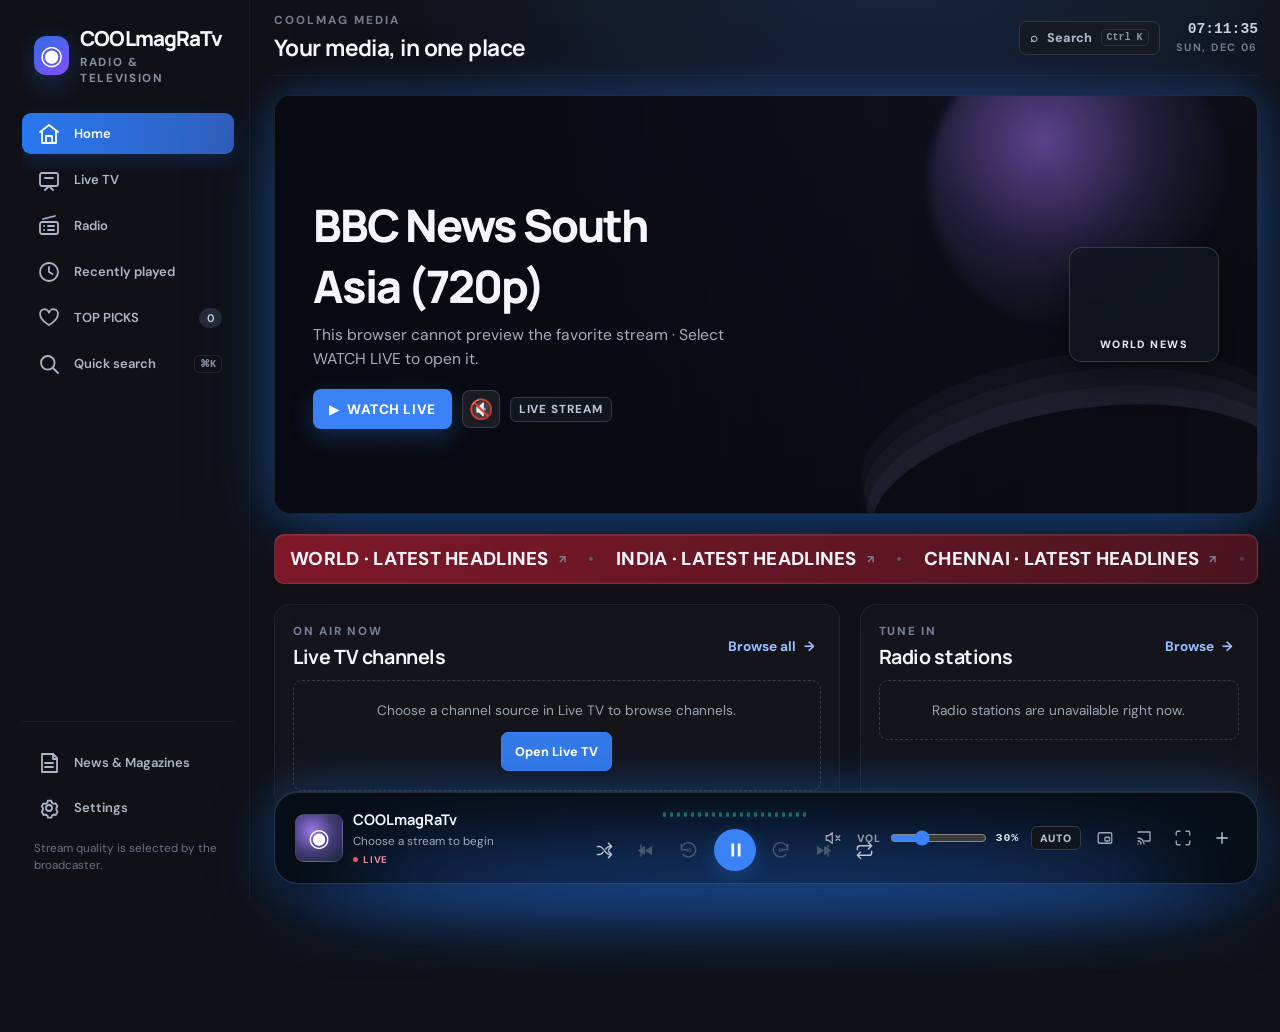
==== commit e7a9fa48: "Publish media center updates from Windows" ====
--- a/docs/index.html
+++ b/docs/index.html
@@ -10,7 +10,7 @@
   <link rel="stylesheet" href="style.css?v=4.1.9">
   <script defer src="https://cdn.jsdelivr.net/npm/@supabase/supabase-js@2"></script>
   <script defer src="https://cdn.jsdelivr.net/npm/hls.js@1.5.18/dist/hls.min.js"></script>
-  <script defer src="app.js?v=4.1.8"></script>
+  <script defer src="app.js?v=4.1.9"></script>
 </head>
 <body>
   <div class="app-shell">
@@ -118,7 +118,7 @@
           <div class="settings-row"><div><b>Local time</b><small>Show the clock in the top bar</small></div><button class="settings-switch" id="settings-time" role="switch" aria-checked="false" aria-label="Show local time"></button></div>
           <div class="settings-row"><div><b>Volume</b><small>Allow radio and TV audio</small></div><button class="settings-switch active" id="settings-volume" role="switch" aria-checked="true" aria-label="Enable audio"></button></div>
         </section>
-        <section class="settings-section update-section"><h3>Application</h3><div class="update-row"><div><b>App updates</b><small id="update-status" role="status" aria-live="polite">Check the latest version on this site.</small></div><button class="update-button" id="check-updates" type="button">Check for updates</button></div><div class="update-row admin-entry-row"><div><b>Shared favorites</b><small>Manage radio stations and TV channels shown to everyone.</small></div><button class="update-button" id="admin-open" type="button">Admin</button></div></section>
+        <section class="settings-section update-section"><h3>Application</h3><div class="update-row"><div><b>App updates</b><small id="update-status" role="status" aria-live="polite">Check the latest version on this site.</small></div><button class="update-button" id="check-updates" type="button">Check for updates</button></div><div class="update-row admin-entry-row"><div><b>Shared station & channel library</b><small>Add, edit, or remove the public radio and TV lists in a separate admin tab.</small></div><button class="update-button" id="admin-open" type="button">Open Admin Panel</button></div></section>
         <p class="settings-note">Weather and local time start off; audio starts on at 30% volume.</p>
       </section>
     </div>
